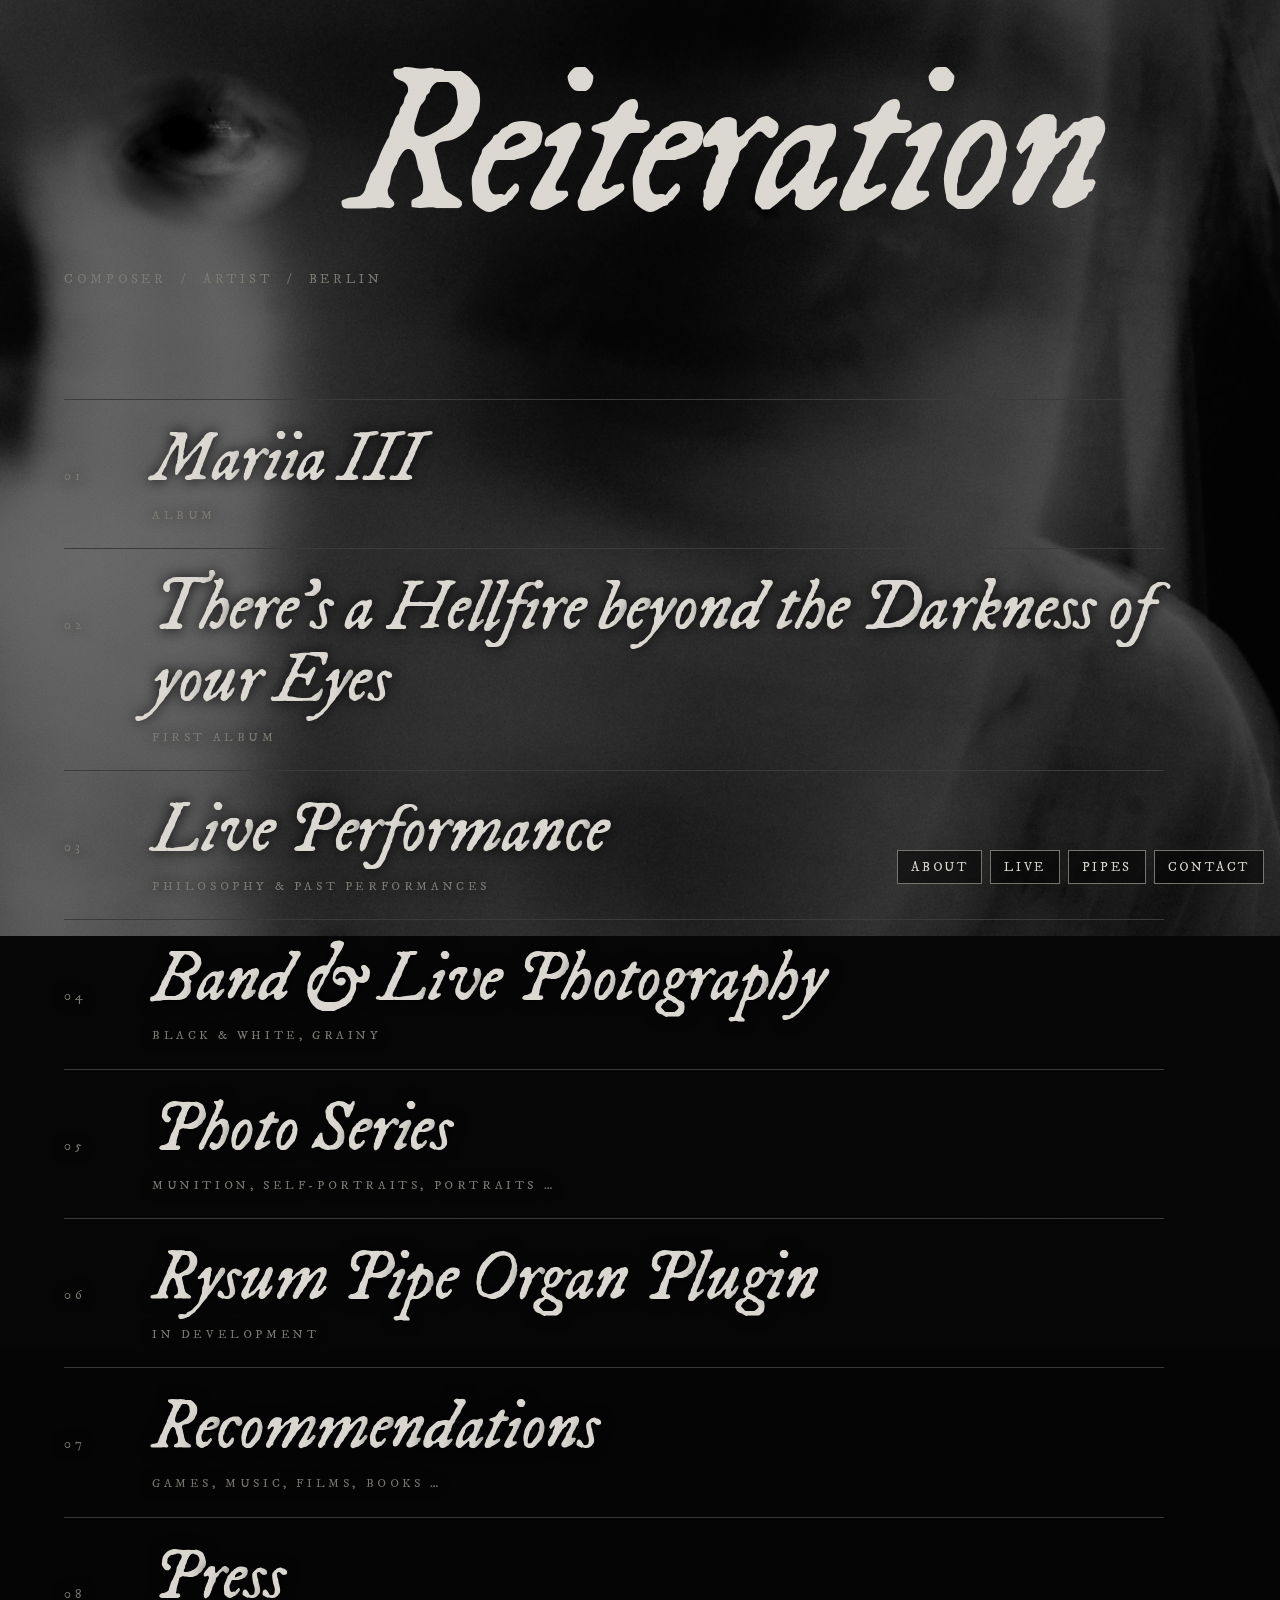
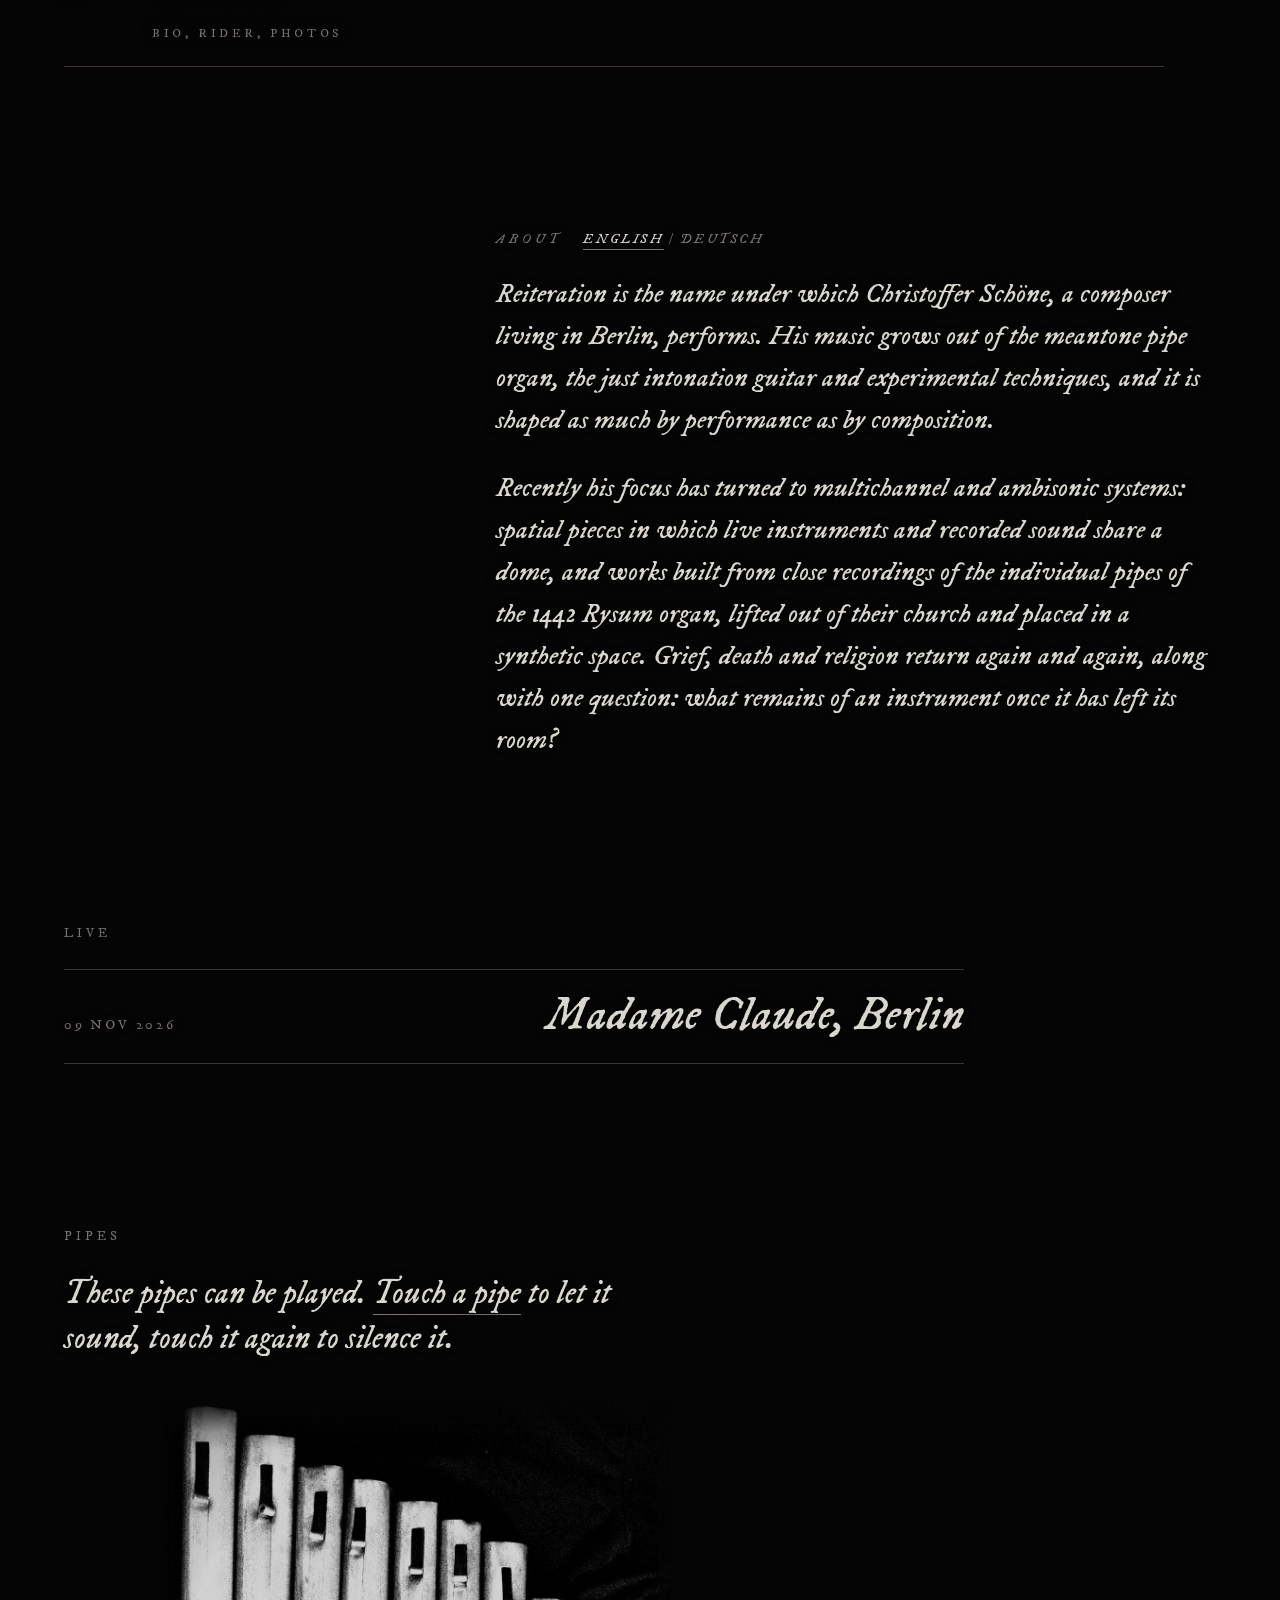
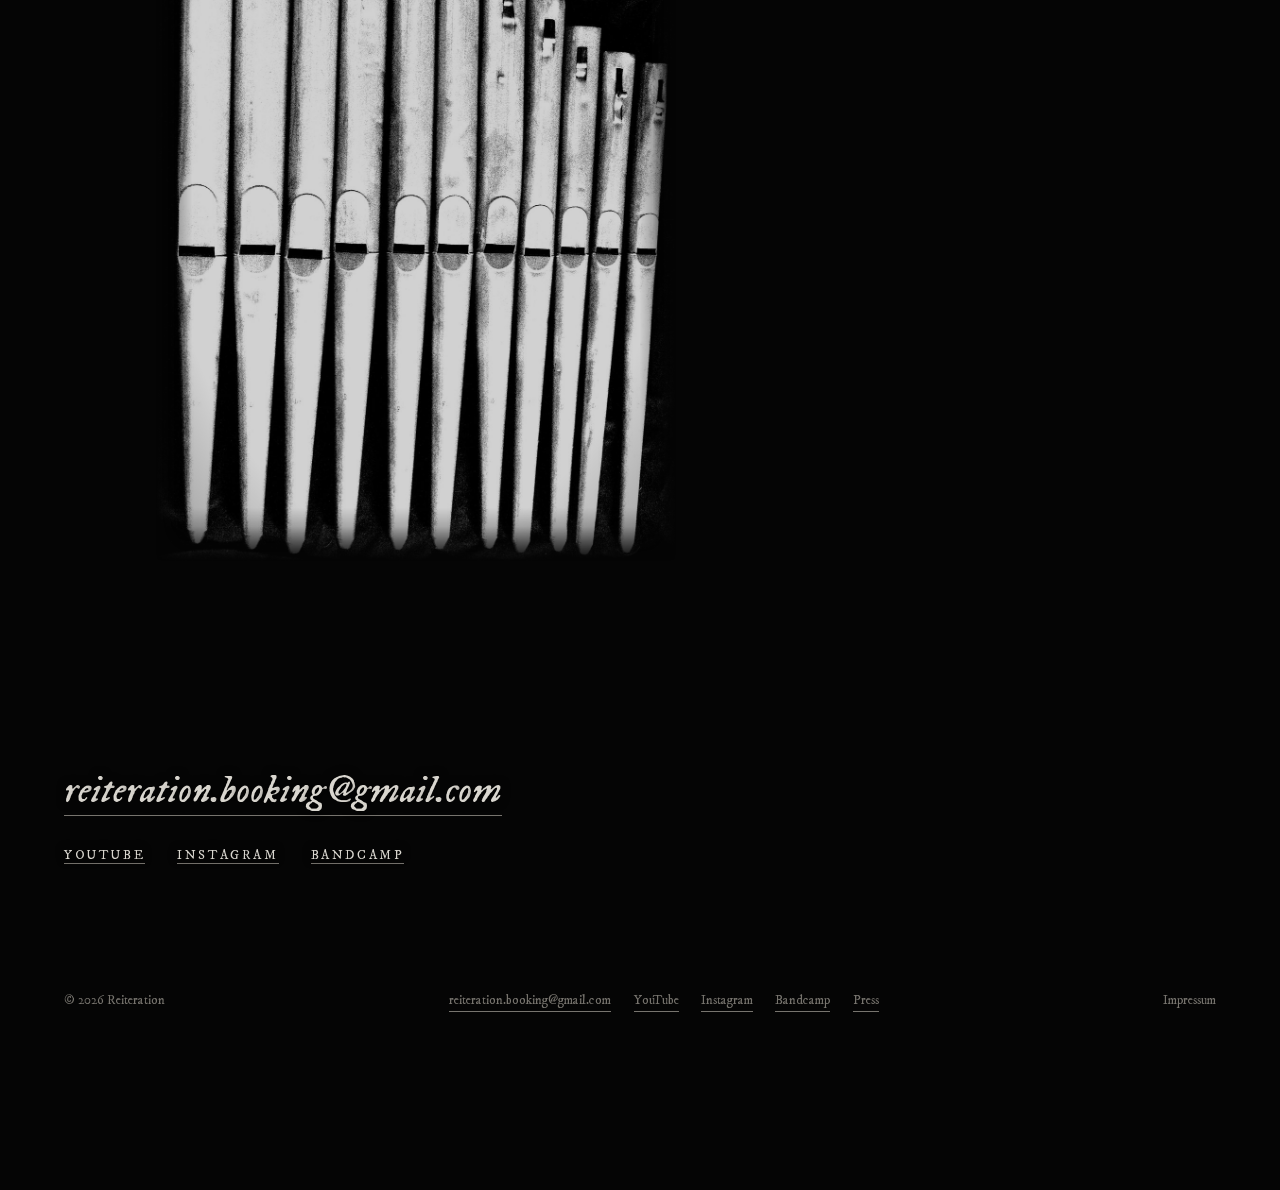
==== index.html @ 5f9afa11 "new artists, previews, photo series, press" ====
<!doctype html>
<html lang="en" data-root="">
<head>
<meta charset="utf-8">
<meta name="viewport" content="width=device-width, initial-scale=1, viewport-fit=cover">
<title>Reiteration</title>
<meta name="description" content="Reiteration – composer and artist in Berlin. Meantone pipe organ, just intonation guitar, ambisonics.">
<meta property="og:type" content="website">
<meta property="og:site_name" content="Reiteration">
<meta property="og:title" content="Reiteration">
<meta property="og:description" content="Reiteration – composer and artist in Berlin. Meantone pipe organ, just intonation guitar, ambisonics.">
<meta property="og:url" content="https://reiteration.de/">
<meta property="og:image" content="https://reiteration.de/img/og.jpg">
<meta property="og:image:width" content="1200">
<meta property="og:image:height" content="630">
<meta property="og:image:alt" content="Reiteration">
<meta name="twitter:card" content="summary_large_image">
<link rel="canonical" href="https://reiteration.de/">
<link rel="icon" href="img/logo.jpg">
<link rel="stylesheet" href="assets/site.css">
<style>#bg{background-image:url(img/bg-home.jpg)}
.idx{margin-top:12vh;max-width:1100px}
.idx a{display:grid;grid-template-columns:4.5rem 1fr;align-items:baseline;gap:0 1rem;border:0;border-top:1px solid #3a3735;padding:1.5rem 0 1.4rem;text-shadow:0 0 14px #000;transition:padding .5s,background .5s}
.idx a:last-child{border-bottom:1px solid #3a3735}
.idx a:hover{padding-left:1.2rem;background:linear-gradient(90deg,rgba(0,0,0,.55),transparent 70%)}
.idx .n{color:var(--dim);font-size:13px;letter-spacing:.3em}
.idx .t{font:italic 400 clamp(30px,5.4vw,76px)/1.05 var(--f);letter-spacing:-.02em}
.idx .k{grid-column:2;margin-top:.6rem;color:var(--dim);letter-spacing:.3em;text-transform:uppercase;font-size:12px}
.idx a.hf:hover .t{color:#e2262c}
@media(max-width:600px){.idx a{grid-template-columns:2.6rem 1fr}}
</style>
<script src="assets/site.js" defer></script>
<script src="assets/organ.js" defer></script>
</head>
<body>
<div id="bg"></div><div class="scan"></div><div class="grain"></div>
<main>
  <header class="hero">
    <div class="brand"><img class="logo" id="eye" src="img/logo.jpg" alt="Reiteration logo"><div id="eyemsg" role="status" hidden>Stop clicking my eye</div><h1 data-r>Reiteration</h1></div>
    <div class="sub">composer &nbsp;/&nbsp; Artist &nbsp;/&nbsp; berlin</div>
  </header>

  <nav class="idx" aria-label="pages">
    <a href="mariia-iii/"><span class="n">01</span><span class="t" data-r>Mariia III</span><span class="k">album</span></a>
    <a class="hf" href="hellfire/"><span class="n">02</span><span class="t" data-r>There's a Hellfire beyond the Darkness of your Eyes</span><span class="k">first album</span></a>
    <a href="live/"><span class="n">03</span><span class="t" data-r>Live Performance</span><span class="k">philosophy &amp; past performances</span></a>
    <a href="photography/"><span class="n">04</span><span class="t" data-r>Band &amp; Live Photography</span><span class="k">black &amp; white, grainy</span></a>
    <a href="series/"><span class="n">05</span><span class="t" data-r>Photo Series</span><span class="k">munition, self-portraits, portraits …</span></a>
    <a href="rysum/"><span class="n">06</span><span class="t" data-r>Rysum Pipe Organ Plugin</span><span class="k">in development</span></a>
    <a href="recommendations/"><span class="n">07</span><span class="t" data-r>Recommendations</span><span class="k">games, music, films, books …</span></a>
    <a href="press/"><span class="n">08</span><span class="t" data-r>Press</span><span class="k">bio, rider, photos</span></a>
  </nav>

  <section class="about" id="about">
    <div class="lab">about <span class="lang"><button type="button" data-l="en" aria-pressed="true">english</button> / <button type="button" data-l="de" aria-pressed="false">deutsch</button></span></div>
    <div lang="en" class="bio">
    <p>Reiteration is the name under which Christoffer Schöne, a composer living in Berlin, performs. His music grows out of the meantone pipe organ, the just intonation guitar and experimental techniques, and it is shaped as much by performance as by composition.</p>
    <p>Recently his focus has turned to multichannel and ambisonic systems: spatial pieces in which live instruments and recorded sound share a dome, and works built from close recordings of the individual pipes of the 1442 Rysum organ, lifted out of their church and placed in a synthetic space. Grief, death and religion return again and again, along with one question: what remains of an instrument once it has left its room?</p>
    </div>
    <div lang="de" class="bio" hidden>
    <p>Reiteration ist der Name, unter dem Christoffer Schöne, ein in Berlin lebender Komponist, auftritt. Seine Musik wächst aus der mitteltönigen Pfeifenorgel, der rein gestimmten Gitarre und experimentellen Spieltechniken, und sie wird von der Performance ebenso geformt wie von der Komposition.</p>
    <p>Zuletzt hat sich sein Fokus auf Mehrkanal- und Ambisonics-Systeme verlagert: räumliche Stücke, in denen Live-Instrumente und aufgenommener Klang sich eine Kuppel teilen, und Arbeiten aus Nahaufnahmen der einzelnen Pfeifen der Rysumer Orgel von 1442, herausgelöst aus ihrer Kirche und in einen synthetischen Raum versetzt. Trauer, Tod und Religion kehren immer wieder, und mit ihnen eine Frage: Was bleibt von einem Instrument, wenn es seinen Raum verlassen hat?</p>
    </div>
  </section>
<script>
/* about: switch between english and german (choice is remembered in this browser) */
addEventListener("DOMContentLoaded",()=>{const bs=[...document.querySelectorAll(".lang button")],bios=[...document.querySelectorAll(".bio")];
  const set=l=>{bios.forEach(b=>b.hidden=b.lang!==l);bs.forEach(b=>b.setAttribute("aria-pressed",b.dataset.l===l));try{localStorage.setItem("lang",l)}catch(e){}};
  bs.forEach(b=>b.onclick=()=>set(b.dataset.l));let s=null;try{s=localStorage.getItem("lang")}catch(e){}
  if(s==="de")set("de")});
</script>

  <section class="live" id="live">
    <div class="lab">live</div>
    <ul>
      <li><time datetime="2026-11-09">09 Nov 2026</time><span>Madame Claude, Berlin</span></li>
    </ul>
  </section>

  <section class="organ" id="pipes">
    <div class="lab">pipes</div>
    <p class="hint">These pipes can be played. <b>Touch a pipe</b> to let it sound, touch it again to silence it.</p>
    <div class="org">
      <img src="img/organpipes_0005_web.jpg" width="1100" height="1617" alt="eleven organ pipes, from longest to shortest" loading="lazy" decoding="async">
      <svg viewBox="0 0 1000 1470" preserveAspectRatio="none" aria-label="playable pipes">
        <polygon points="34,18 163,18 131,1448 42,1448"/>
        <polygon points="162,69 279,69 223,1448 131,1448"/>
        <polygon points="276,129 377,129 315,1448 223,1448"/>
        <polygon points="376,157 476,157 411,1448 315,1448"/>
        <polygon points="474,195 556,195 508,1448 411,1448"/>
        <polygon points="554,232 641,232 591,1448 508,1448"/>
        <polygon points="639,273 736,273 663,1448 591,1448"/>
        <polygon points="730,379 796,379 736,1448 663,1448"/>
        <polygon points="793,435 870,435 800,1448 736,1448"/>
        <polygon points="867,482 937,482 862,1448 800,1448"/>
        <polygon points="935,507 996,507 933,1448 862,1448"/>
      </svg>
    </div>
    <div class="notes" id="notes" aria-live="polite"></div>
  </section>

  <section class="contact" id="contact">
    <a class="m" data-u="reiteration.booking" data-d="gmail.com" data-r></a>
    <div class="links"><a href="https://www.youtube.com/@Reiteration-t7m" target="_blank" rel="noopener">YouTube</a><a href="https://www.instagram.com/reiteration_n/" target="_blank" rel="noopener">Instagram</a><a href="https://reiteration.bandcamp.com/" target="_blank" rel="noopener">Bandcamp</a></div>
  </section>
  <footer>
    <span>© 2026 Reiteration</span>
    <span class="fl"><a class="m" data-u="reiteration.booking" data-d="gmail.com"></a><a href="https://www.youtube.com/@Reiteration-t7m" target="_blank" rel="noopener">YouTube</a><a href="https://www.instagram.com/reiteration_n/" target="_blank" rel="noopener">Instagram</a><a href="https://reiteration.bandcamp.com/" target="_blank" rel="noopener">Bandcamp</a><a href="press/">Press</a></span>
    <details class="imp"><summary>Impressum</summary><div>Angaben gemäß § 5 DDG<br>Christoffer Schöne<br>Storkower Straße 221<br>10367 Berlin<br>E-Mail: <a class="m" data-u="reiteration.booking" data-d="gmail.com"></a><noscript>reiteration.booking (at) gmail.com</noscript></div></details>
  </footer>
</main>

<div id="lb" hidden><img id="lbi" alt=""><button id="lbp" aria-label="previous">‹</button><button id="lbn" aria-label="next">›</button><button id="lbx" aria-label="close">×</button><span id="lbt"></span><span id="lbc"></span></div>
<nav id="nav" aria-label="quick links"><a href="#about">about</a><a href="#live">live</a><a href="#pipes">pipes</a><a href="#contact">contact</a></nav>
<canvas id="trail" aria-hidden="true"></canvas>
</body>
</html>
---- assets/site.css ----
/* ===== Reiteration – shared styles for every page ===== */
@font-face{font-family:"IM Fell DW Pica";font-style:normal;font-weight:400;font-display:swap;src:url(../fonts/fell-regular.woff2) format("woff2")}
@font-face{font-family:"IM Fell DW Pica";font-style:italic;font-weight:400;font-display:swap;src:url(../fonts/fell-italic.woff2) format("woff2")}
:root{--bg:#050505;--fg:#d9d6cf;--dim:#77746e;--acc:var(--fg);--f:"IM Fell DW Pica",Georgia,"Times New Roman",serif;--d:0;color-scheme:dark;box-sizing:border-box;padding-top:env(safe-area-inset-top,0px);padding-bottom:env(safe-area-inset-bottom,0px)}
*,*::before,*::after{box-sizing:inherit}
html{background:var(--bg);scroll-padding-top:env(safe-area-inset-top,0px);scroll-behavior:smooth}
@media(prefers-reduced-motion:reduce){html{scroll-behavior:auto}}
body{margin:0;background:transparent;color:var(--fg);font:17px/1.65 var(--f);overflow-x:hidden}
::selection{background:var(--fg);color:var(--bg)}
a{color:inherit;text-decoration:none;border-bottom:1px solid var(--dim)}
a:hover{border-color:var(--acc)}

/* background photo (each page sets its own image in its <style>: #bg{background-image:url(...)}) + scanlines + moving grain */
#bg{position:fixed;inset:-4%;z-index:-3;background:center/cover no-repeat;filter:grayscale(1) brightness(.4)}
.scan{position:fixed;inset:0;pointer-events:none;z-index:-2;opacity:calc(var(--d)*.5);background:repeating-linear-gradient(0deg,rgba(0,0,0,.55) 0 1px,transparent 1px 3px)}
.grain{position:fixed;inset:-50%;pointer-events:none;z-index:9;opacity:.2;mix-blend-mode:overlay;animation:j .9s steps(6) infinite;
background-image:url("data:image/svg+xml;utf8,<svg xmlns='http://www.w3.org/2000/svg' width='300' height='300'><filter id='n'><feTurbulence type='fractalNoise' baseFrequency='.9' numOctaves='2' stitchTiles='stitch'/><feColorMatrix values='0 0 0 0 .5 0 0 0 0 .5 0 0 0 0 .5 1.4 0 0 0 -.2'/></filter><rect width='300' height='300' filter='url(%23n)'/></svg>")}
@keyframes j{0%{transform:translate(0,0)}20%{transform:translate(-3%,2%)}40%{transform:translate(2%,-4%)}60%{transform:translate(-4%,-1%)}80%{transform:translate(3%,3%)}100%{transform:translate(0,0)}}
#trail{position:fixed;inset:0;width:100%;height:100%;pointer-events:none;z-index:35}

main{max-width:1400px;margin:0 auto;padding:0 5vw calc(12vh + 70px)}
section{margin-top:18vh}
.hero{padding-top:clamp(28px,7vh,80px)}
.hero+section{margin-top:12vh}
.crumb{display:inline-block;margin-bottom:2.2rem;color:var(--dim);letter-spacing:.3em;text-transform:uppercase;font-size:13px;border:0}
.crumb:hover{color:var(--fg)}
.brand{position:relative;display:flex;align-items:center;flex-wrap:wrap;gap:clamp(12px,2.5vw,36px)}
.logo{display:block;height:clamp(84px,13vw,190px);width:auto;filter:grayscale(1) contrast(1.1);cursor:pointer;
  -webkit-mask-image:radial-gradient(ellipse 50% 50% at 50% 50%,#000 40%,rgba(0,0,0,.55) 72%,transparent 100%);mask-image:radial-gradient(ellipse 50% 50% at 50% 50%,#000 40%,rgba(0,0,0,.55) 72%,transparent 100%)}
.sub .logo,.small .logo{height:clamp(60px,8vw,120px)}
#eyemsg{position:absolute;left:0;top:calc(100% + 10px);z-index:12;background:rgba(5,5,5,.88);border:1px solid var(--dim);padding:.7em 1.1em;font:italic 400 clamp(18px,2vw,24px)/1.3 var(--f);color:var(--fg);box-shadow:0 0 30px #000;white-space:nowrap;animation:pop .25s steps(3)}
#eyemsg[hidden]{display:none}
@keyframes pop{0%{opacity:0;transform:translate(-4px,3px)}50%{opacity:.6;transform:translate(3px,-2px)}100%{opacity:1;transform:none}}
h1{font:italic 400 clamp(64px,16vw,230px)/.85 var(--f);letter-spacing:-.04em;margin:0}
.small h1{font-size:clamp(48px,10vw,150px);line-height:.9;letter-spacing:-.015em}
.sub,.lab{color:var(--dim);letter-spacing:.3em;text-transform:uppercase;font-size:13px}
.sub{margin-top:2rem}
.lab{margin-bottom:1.5rem}

/* scramble on hover: glitch glyph drawn over the letter, so the line never changes size */
[data-r] span{position:relative}
[data-r] .x{color:transparent;text-shadow:none}
[data-r] .x::after{content:attr(data-g);position:absolute;left:50%;top:55%;transform:translate(-50%,-50%);font-size:.55em;line-height:1;color:var(--fg);pointer-events:none}

/* prose blocks */
.about{max-width:60ch;margin-left:auto;font:italic 400 clamp(20px,2.2vw,27px)/1.55 var(--f);text-shadow:0 0 10px #000}
.about p{margin:0 0 1em}
.left{margin-left:0}

/* galleries: sizes/offsets set by script, soft feathered edges + inner vignette */
.gal{display:flex;flex-wrap:wrap;align-items:flex-start;gap:0 2vw}
.ph{margin:0 0 8vh;flex:0 0 auto;width:var(--w,30%);margin-left:var(--ml,0);margin-top:var(--mt,0);overflow:hidden;will-change:transform}
.ph.wide{width:100%;margin-left:0}
.ph img{display:block;width:100%;height:auto;cursor:zoom-in;filter:grayscale(1) brightness(var(--b,.5));transition:filter .6s,transform .8s}
.ph img:hover{filter:grayscale(1) brightness(1.1);transform:scale(1.03)}
.ph,.org,.feather{--fe:17%;position:relative;
  -webkit-mask-image:linear-gradient(90deg,transparent,rgba(0,0,0,.35) calc(var(--fe)*.3),rgba(0,0,0,.8) calc(var(--fe)*.65),#000 var(--fe),#000 calc(100% - var(--fe)),rgba(0,0,0,.8) calc(100% - var(--fe)*.65),rgba(0,0,0,.35) calc(100% - var(--fe)*.3),transparent),linear-gradient(180deg,transparent,rgba(0,0,0,.35) calc(var(--fe)*.3),rgba(0,0,0,.8) calc(var(--fe)*.65),#000 var(--fe),#000 calc(100% - var(--fe)),rgba(0,0,0,.8) calc(100% - var(--fe)*.65),rgba(0,0,0,.35) calc(100% - var(--fe)*.3),transparent);
  -webkit-mask-composite:source-in;mask-image:linear-gradient(90deg,transparent,rgba(0,0,0,.35) calc(var(--fe)*.3),rgba(0,0,0,.8) calc(var(--fe)*.65),#000 var(--fe),#000 calc(100% - var(--fe)),rgba(0,0,0,.8) calc(100% - var(--fe)*.65),rgba(0,0,0,.35) calc(100% - var(--fe)*.3),transparent),linear-gradient(180deg,transparent,rgba(0,0,0,.35) calc(var(--fe)*.3),rgba(0,0,0,.8) calc(var(--fe)*.65),#000 var(--fe),#000 calc(100% - var(--fe)),rgba(0,0,0,.8) calc(100% - var(--fe)*.65),rgba(0,0,0,.35) calc(100% - var(--fe)*.3),transparent);mask-composite:intersect}
.ph::after,.org::after,.feather::after{content:"";position:absolute;inset:0;pointer-events:none;background:radial-gradient(ellipse 75% 75% at 50% 50%,transparent 45%,rgba(0,0,0,.55) 100%)}
.bandtxt{margin-top:22vh}.bandtxt+.gal{margin-top:10vh}

/* playable organ */
.hint{margin:0 0 2.2rem;max-width:42ch;font:italic 400 clamp(22px,2.6vw,32px)/1.4 var(--f);text-shadow:0 0 10px #000}
.hint b{font-weight:400;border-bottom:1px solid var(--dim)}
.org{--fe:7%;width:min(100%,520px);margin-left:8%}
.org::after{background:radial-gradient(ellipse 80% 80% at 50% 50%,transparent 60%,rgba(0,0,0,.4) 100%)}
.org img{display:block;width:100%;height:auto;filter:brightness(.82)}
.org svg{position:absolute;inset:0;width:100%;height:100%;z-index:1}
.org polygon{fill:#fff;fill-opacity:0;cursor:pointer;outline:none;transition:fill-opacity .4s}
.org polygon:hover,.org polygon:focus-visible{fill-opacity:.07}
.org polygon.on{animation:breathe 2.4s ease-in-out infinite}
@keyframes breathe{0%,100%{fill-opacity:.14}50%{fill-opacity:.3}}
.notes{margin-top:1rem;min-height:1.6em;color:var(--dim);letter-spacing:.3em;font-size:13px;text-transform:uppercase}

/* lists (live dates, performances) */
.live ul{list-style:none;margin:0;padding:0;max-width:900px}
.live li{display:flex;gap:.4rem 2rem;flex-wrap:wrap;justify-content:space-between;align-items:baseline;border-top:1px solid #333;padding:1.2rem 0;font:italic 400 clamp(24px,3.6vw,48px)/1.2 var(--f);text-shadow:0 0 10px #000}
.live li:last-child{border-bottom:1px solid #333}
.live time{font:14px var(--f);letter-spacing:.2em;text-transform:uppercase;color:var(--dim)}

/* bandcamp: player loads only on click (no tracking before) */
.bc button{background:rgba(0,0,0,.55);color:var(--fg);border:1px solid var(--dim);font:14px var(--f);letter-spacing:.15em;padding:1em 1.4em;cursor:pointer;text-align:left}
.bc button:hover{border-color:var(--acc)}.bc small{color:var(--dim);letter-spacing:0;margin-left:.6em}
.bc iframe{border:0;display:block;width:100%;max-width:400px;height:42px}
.bc iframe.big{max-width:700px;height:472px}

.contact{font-size:clamp(20px,3.2vw,38px);font-family:var(--f);font-style:italic;text-shadow:0 0 10px #000}
.links{display:flex;gap:2rem;flex-wrap:wrap;margin-top:1.5rem;letter-spacing:.2em;text-transform:uppercase;font:13px var(--f);font-style:normal}
footer{margin-top:14vh;align-items:flex-start;color:var(--dim);font-size:13px;display:flex;justify-content:space-between;flex-wrap:wrap;gap:1rem}
footer .fl{display:flex;gap:1.4rem;flex-wrap:wrap}
.imp summary{cursor:pointer;list-style:none}.imp summary::-webkit-details-marker{display:none}.imp div{margin-top:1rem;line-height:1.8;color:var(--fg);background:rgba(0,0,0,.65);padding:1rem 1.2rem}

/* fixed buttons: listen (left) and quick links (right) */
#snd{position:fixed;left:max(16px,env(safe-area-inset-left,0px));bottom:calc(16px + env(safe-area-inset-bottom,0px));z-index:20;background:rgba(0,0,0,.55);color:var(--fg);border:1px solid var(--dim);font:13px var(--f);letter-spacing:.2em;text-transform:uppercase;padding:.6em 1em;cursor:pointer}
#snd:hover{border-color:var(--acc)}
#nav{position:fixed;right:max(16px,env(safe-area-inset-right,0px));bottom:calc(16px + env(safe-area-inset-bottom,0px));z-index:20;display:flex;gap:.5rem}
#nav a{background:rgba(0,0,0,.55);color:var(--fg);border:1px solid var(--dim);font:13px var(--f);letter-spacing:.2em;text-transform:uppercase;padding:.6em 1em}
#nav a:hover{border-color:var(--acc)}
[id]{scroll-margin-top:4vh}
@media(max-width:480px){#nav a,#snd{padding:.5em .7em;letter-spacing:.1em}#snd small{display:none}}
@media(max-width:640px){#nav{left:max(12px,env(safe-area-inset-left,0px));right:max(12px,env(safe-area-inset-right,0px));gap:.35rem}#nav a{flex:1;text-align:center;padding:.6em .2em;font-size:11px;letter-spacing:.08em}#snd{bottom:calc(62px + env(safe-area-inset-bottom,0px));left:max(12px,env(safe-area-inset-left,0px))}}

/* photo viewer */
#lb{position:fixed;inset:0;z-index:30;background:rgba(0,0,0,.95);display:flex;align-items:center;justify-content:center;overflow:hidden;touch-action:pan-y}
#lb[hidden]{display:none}
#lb img{max-width:94vw;max-height:80vh;margin-bottom:6vh;object-fit:contain;cursor:zoom-in;transition:transform .35s}
#lb.z img{transform:scale(2.4);cursor:zoom-out}
#lb button{position:absolute;background:none;border:0;color:var(--fg);font:40px var(--f);cursor:pointer;padding:.3em .5em;opacity:.7}
#lb button:hover{opacity:1}
#lbp{left:0;top:50%}#lbn{right:0;top:50%}#lbx{right:0;top:env(safe-area-inset-top,0px)}
#lbt{position:absolute;bottom:calc(40px + env(safe-area-inset-bottom,0px));left:50%;transform:translateX(-50%);font:italic 400 clamp(22px,2.4vw,30px)/1 var(--f);color:var(--fg);white-space:nowrap;text-shadow:0 0 12px #000}
#lbc{position:absolute;bottom:calc(14px + env(safe-area-inset-bottom,0px));left:50%;transform:translateX(-50%);font-size:13px;letter-spacing:.2em;color:var(--dim)}
@media(max-width:700px){.org{margin-left:0}.ph{width:calc(50% - 1vw)!important;margin-left:0!important;margin-top:0!important}.ph.wide{width:100%!important}}

/* easter egg transition: a short tear of noise across the screen */
.tear{position:fixed;inset:0;z-index:60;pointer-events:none;mix-blend-mode:difference;
  background:repeating-linear-gradient(0deg,#fff 0 2px,transparent 2px 7px),repeating-linear-gradient(90deg,transparent 0 37px,rgba(255,255,255,.6) 37px 39px);
  animation:tear .65s steps(7) forwards}
@keyframes tear{0%{opacity:0;transform:translateX(0) scaleY(1)}20%{opacity:1;transform:translateX(-3%) scaleY(1.4)}40%{transform:translateX(4%) scaleY(.6)}60%{opacity:.8;transform:translateX(-6%) scaleY(2)}80%{opacity:1;transform:translateX(2%)}100%{opacity:0;transform:none}}

/* plugin screenshots: shown in colour, full sharpness, only a light feather; first one full width, the rest two by two */
.shots{display:grid;grid-template-columns:1fr 1fr;gap:5vh 2vw}
.shots .ph{width:100%;margin:0;--fe:2.5%}
.shots .ph.first{grid-column:1/-1}
.shots .ph img{filter:brightness(.8)}
.shots .ph img:hover{filter:brightness(1.05);transform:none}
.shots .ph::after{background:radial-gradient(ellipse 90% 90% at 50% 50%,transparent 70%,rgba(0,0,0,.35) 100%)}
.shots figcaption{position:absolute;left:3%;bottom:2.5%;color:var(--dim);letter-spacing:.3em;text-transform:uppercase;font-size:11px;text-shadow:0 0 8px #000;pointer-events:none;z-index:2}
@media(max-width:700px){.shots{grid-template-columns:1fr}.shots .ph{width:100%!important;margin:0!important}}

/* language switch (about / press bios) */
.lang{margin-left:1rem;letter-spacing:.2em}
.lang button{background:none;border:0;padding:0;font:inherit;letter-spacing:inherit;text-transform:inherit;color:var(--dim);cursor:pointer;border-bottom:1px solid transparent}
.lang button[aria-pressed=true]{color:var(--fg);border-color:var(--dim)}
.lang button:hover{color:var(--fg)}
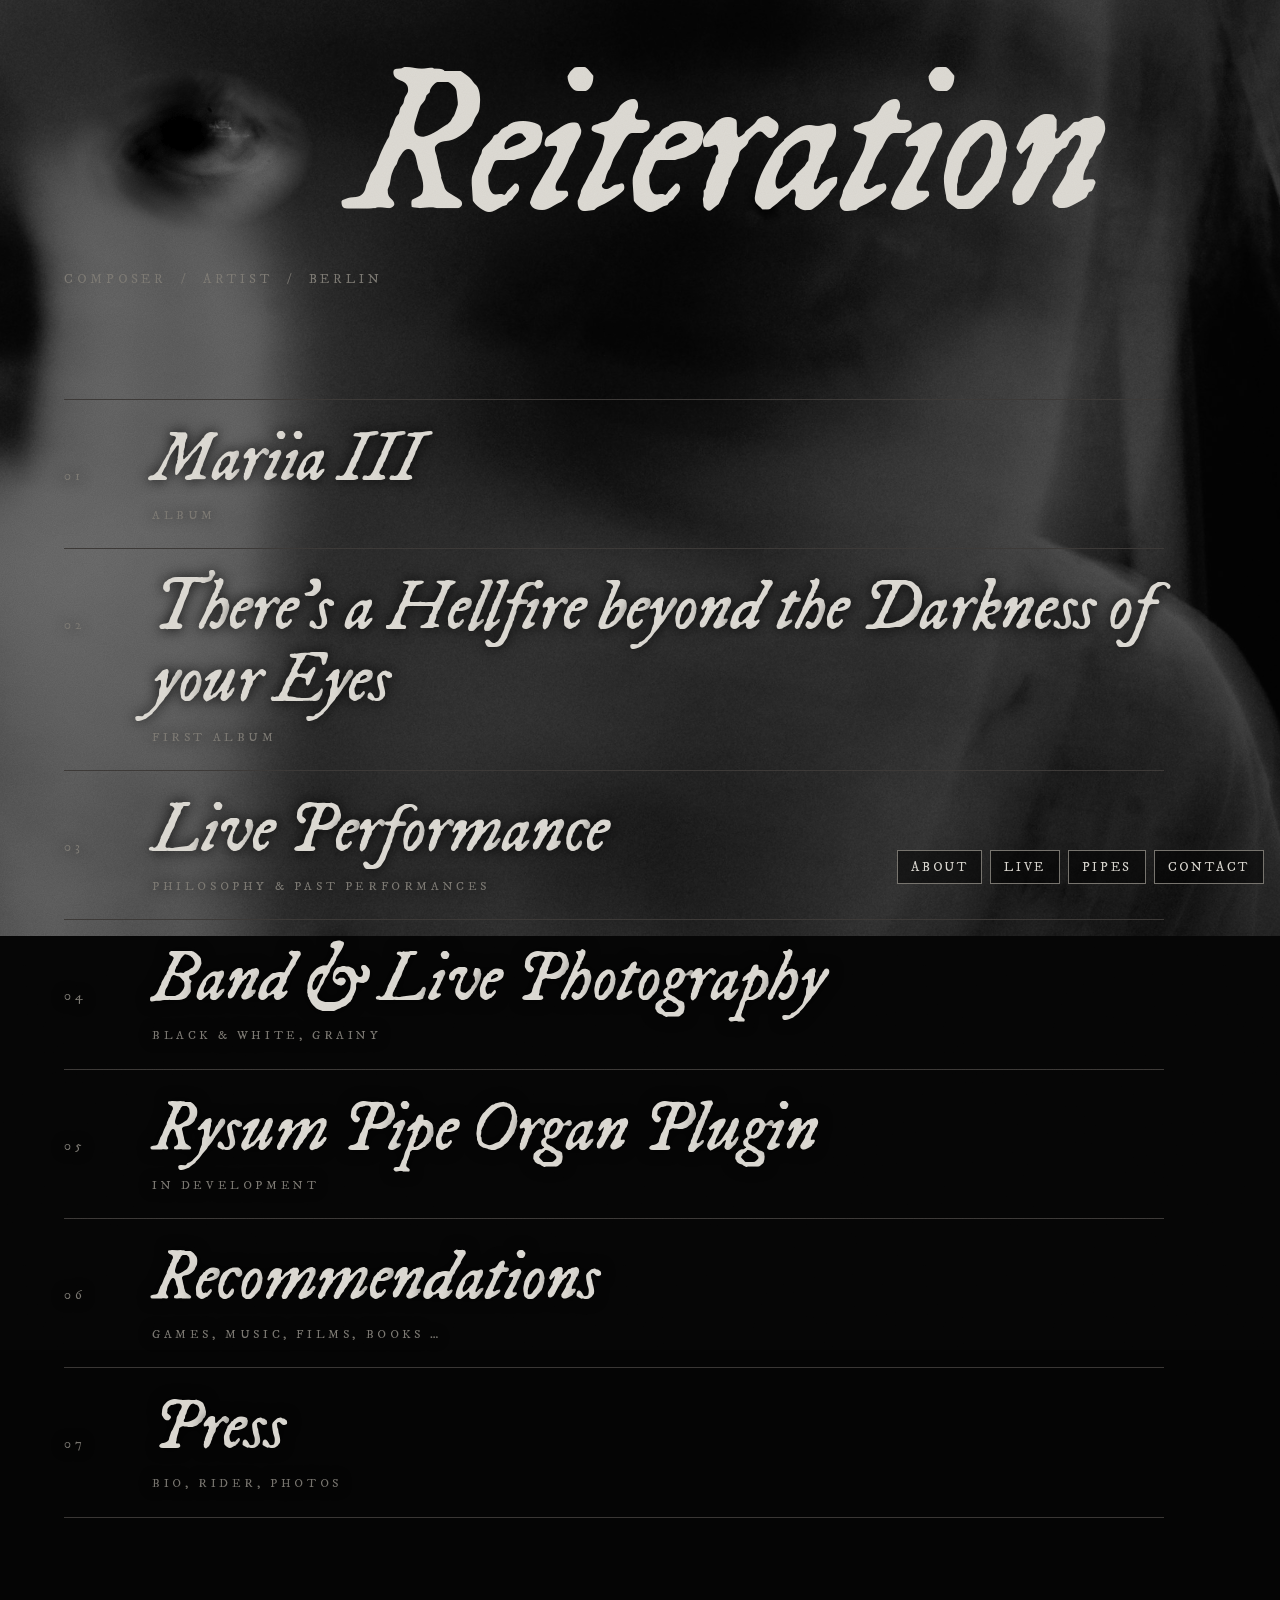
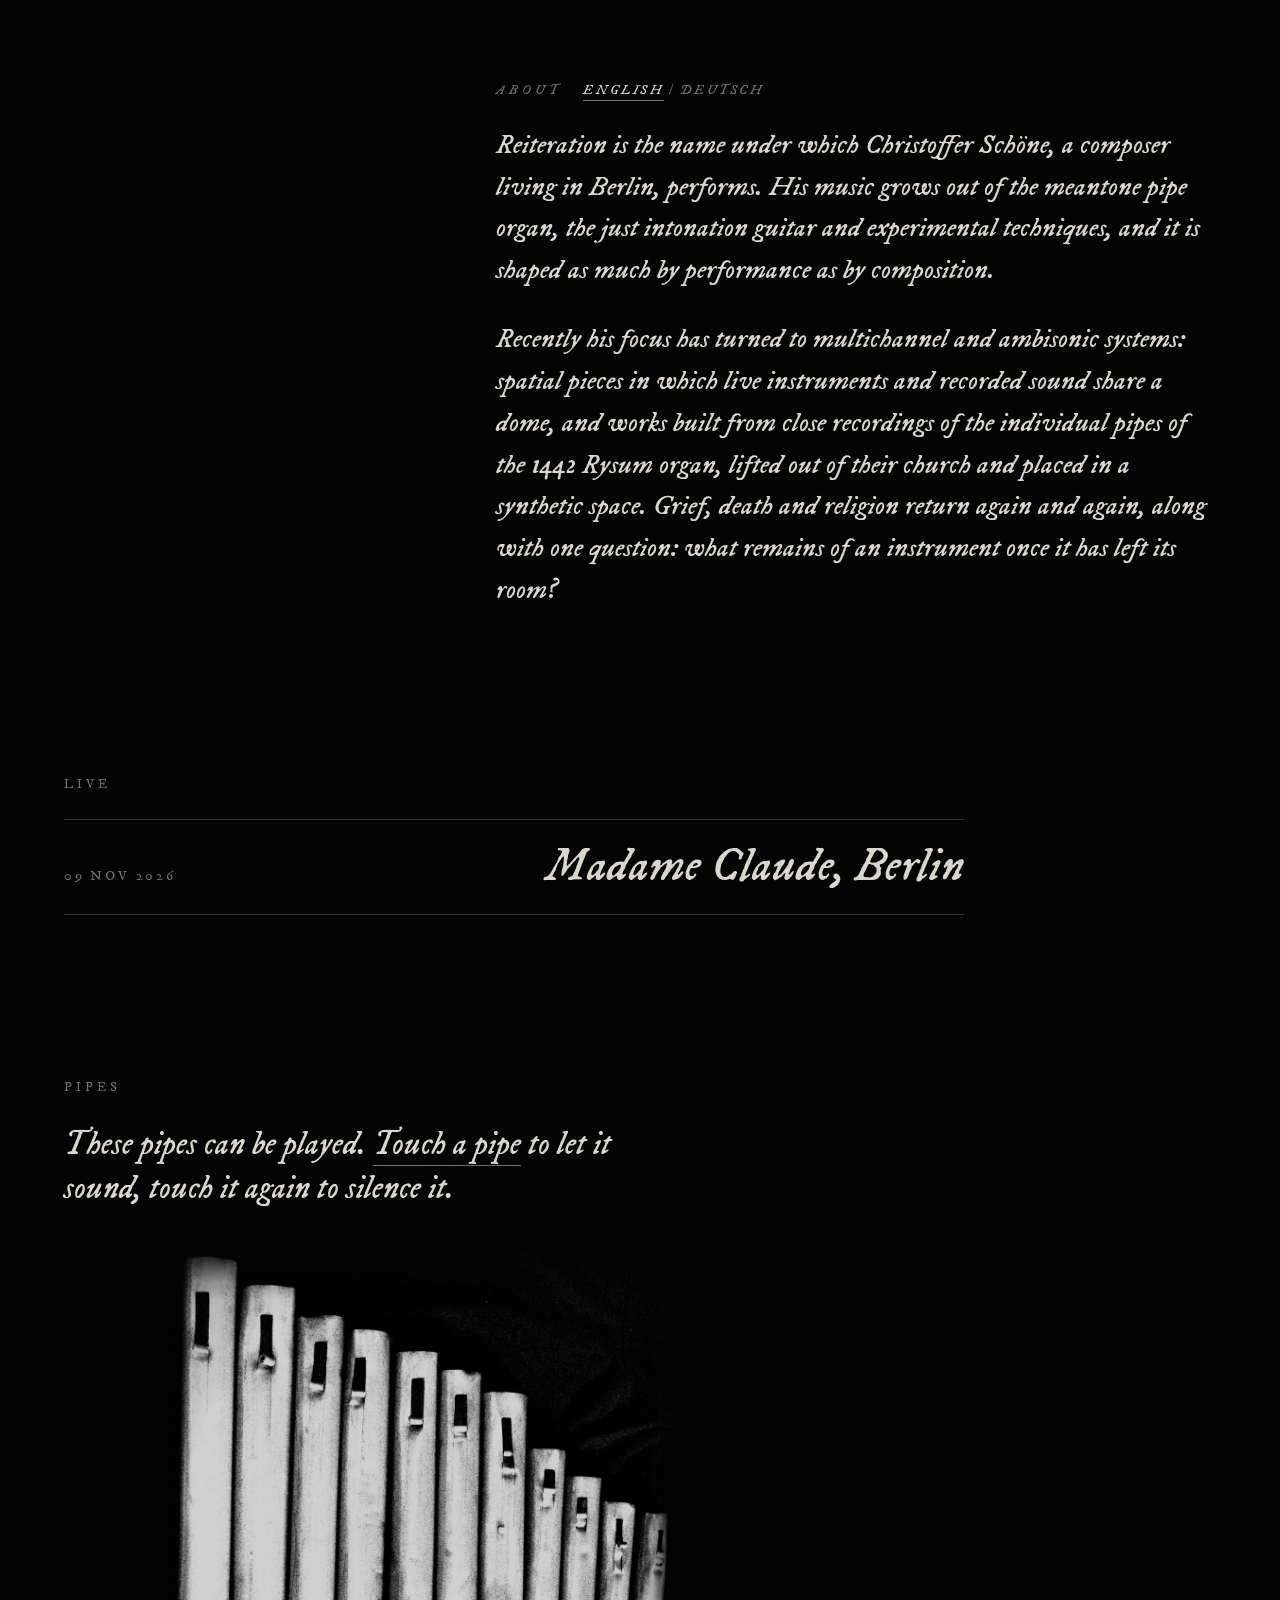
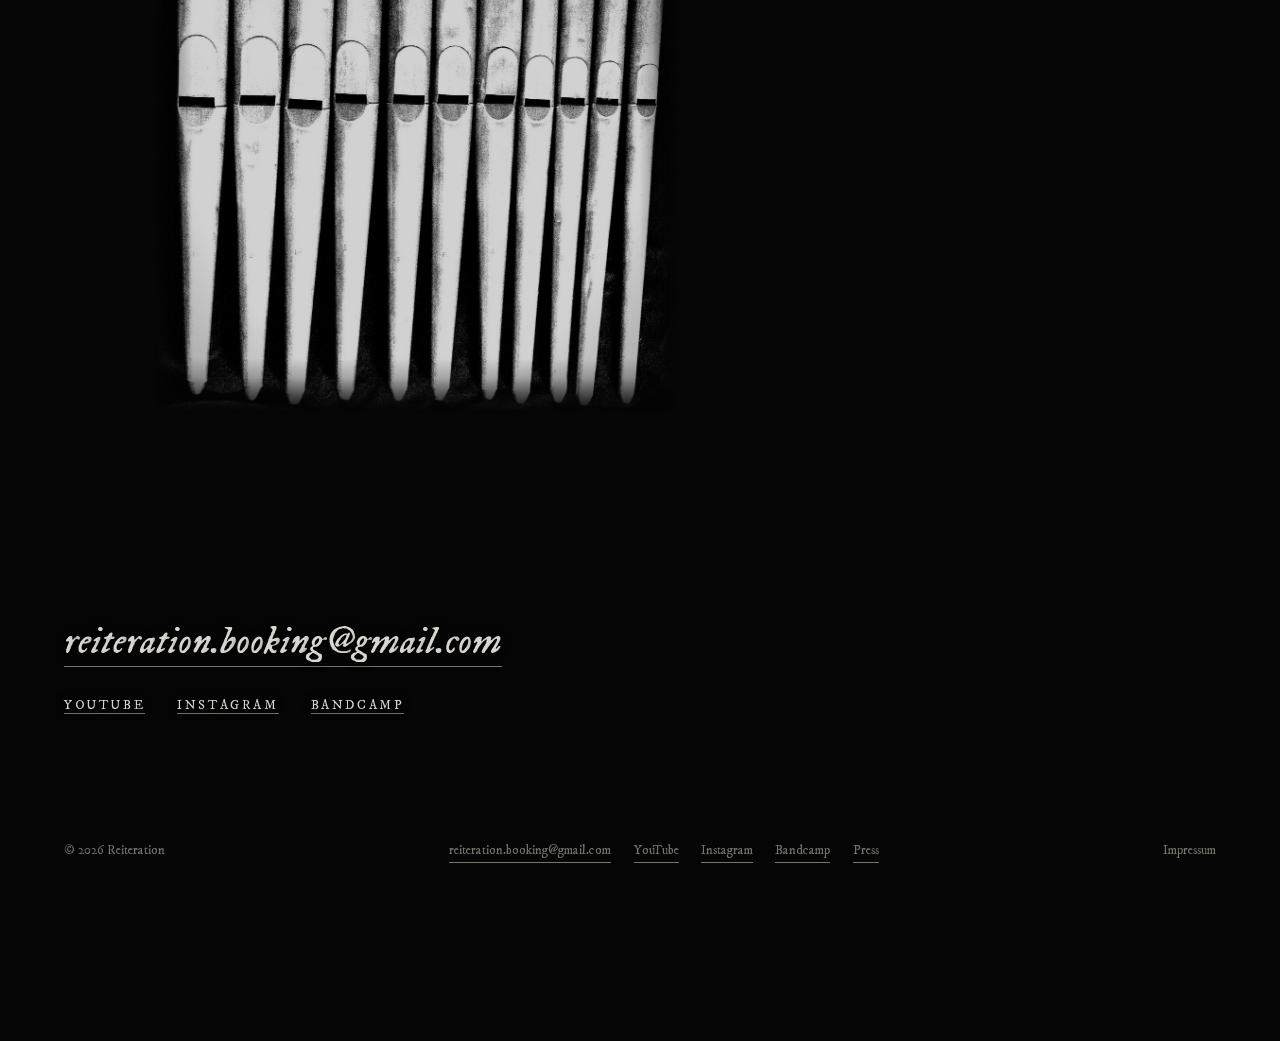
==== commit 4a9229fa: "new press photos" ====
--- a/index.html
+++ b/index.html
@@ -45,10 +45,12 @@
     <a class="hf" href="hellfire/"><span class="n">02</span><span class="t" data-r>There's a Hellfire beyond the Darkness of your Eyes</span><span class="k">first album</span></a>
     <a href="live/"><span class="n">03</span><span class="t" data-r>Live Performance</span><span class="k">philosophy &amp; past performances</span></a>
     <a href="photography/"><span class="n">04</span><span class="t" data-r>Band &amp; Live Photography</span><span class="k">black &amp; white, grainy</span></a>
-    <a href="series/"><span class="n">05</span><span class="t" data-r>Photo Series</span><span class="k">munition, self-portraits, portraits …</span></a>
-    <a href="rysum/"><span class="n">06</span><span class="t" data-r>Rysum Pipe Organ Plugin</span><span class="k">in development</span></a>
-    <a href="recommendations/"><span class="n">07</span><span class="t" data-r>Recommendations</span><span class="k">games, music, films, books …</span></a>
-    <a href="press/"><span class="n">08</span><span class="t" data-r>Press</span><span class="k">bio, rider, photos</span></a>
+    <!-- PRIVAT: Fotoserien vorerst versteckt. Zum Freischalten diese Zeile wieder aktivieren, Nummern anpassen
+         und "series/" aus .gitignore löschen.
+    <a href="series/"><span class="n">05</span><span class="t" data-r>Photo Series</span><span class="k">munition, self-portraits, portraits …</span></a> -->
+    <a href="rysum/"><span class="n">05</span><span class="t" data-r>Rysum Pipe Organ Plugin</span><span class="k">in development</span></a>
+    <a href="recommendations/"><span class="n">06</span><span class="t" data-r>Recommendations</span><span class="k">games, music, films, books …</span></a>
+    <a href="press/"><span class="n">07</span><span class="t" data-r>Press</span><span class="k">bio, rider, photos</span></a>
   </nav>
 
   <section class="about" id="about">
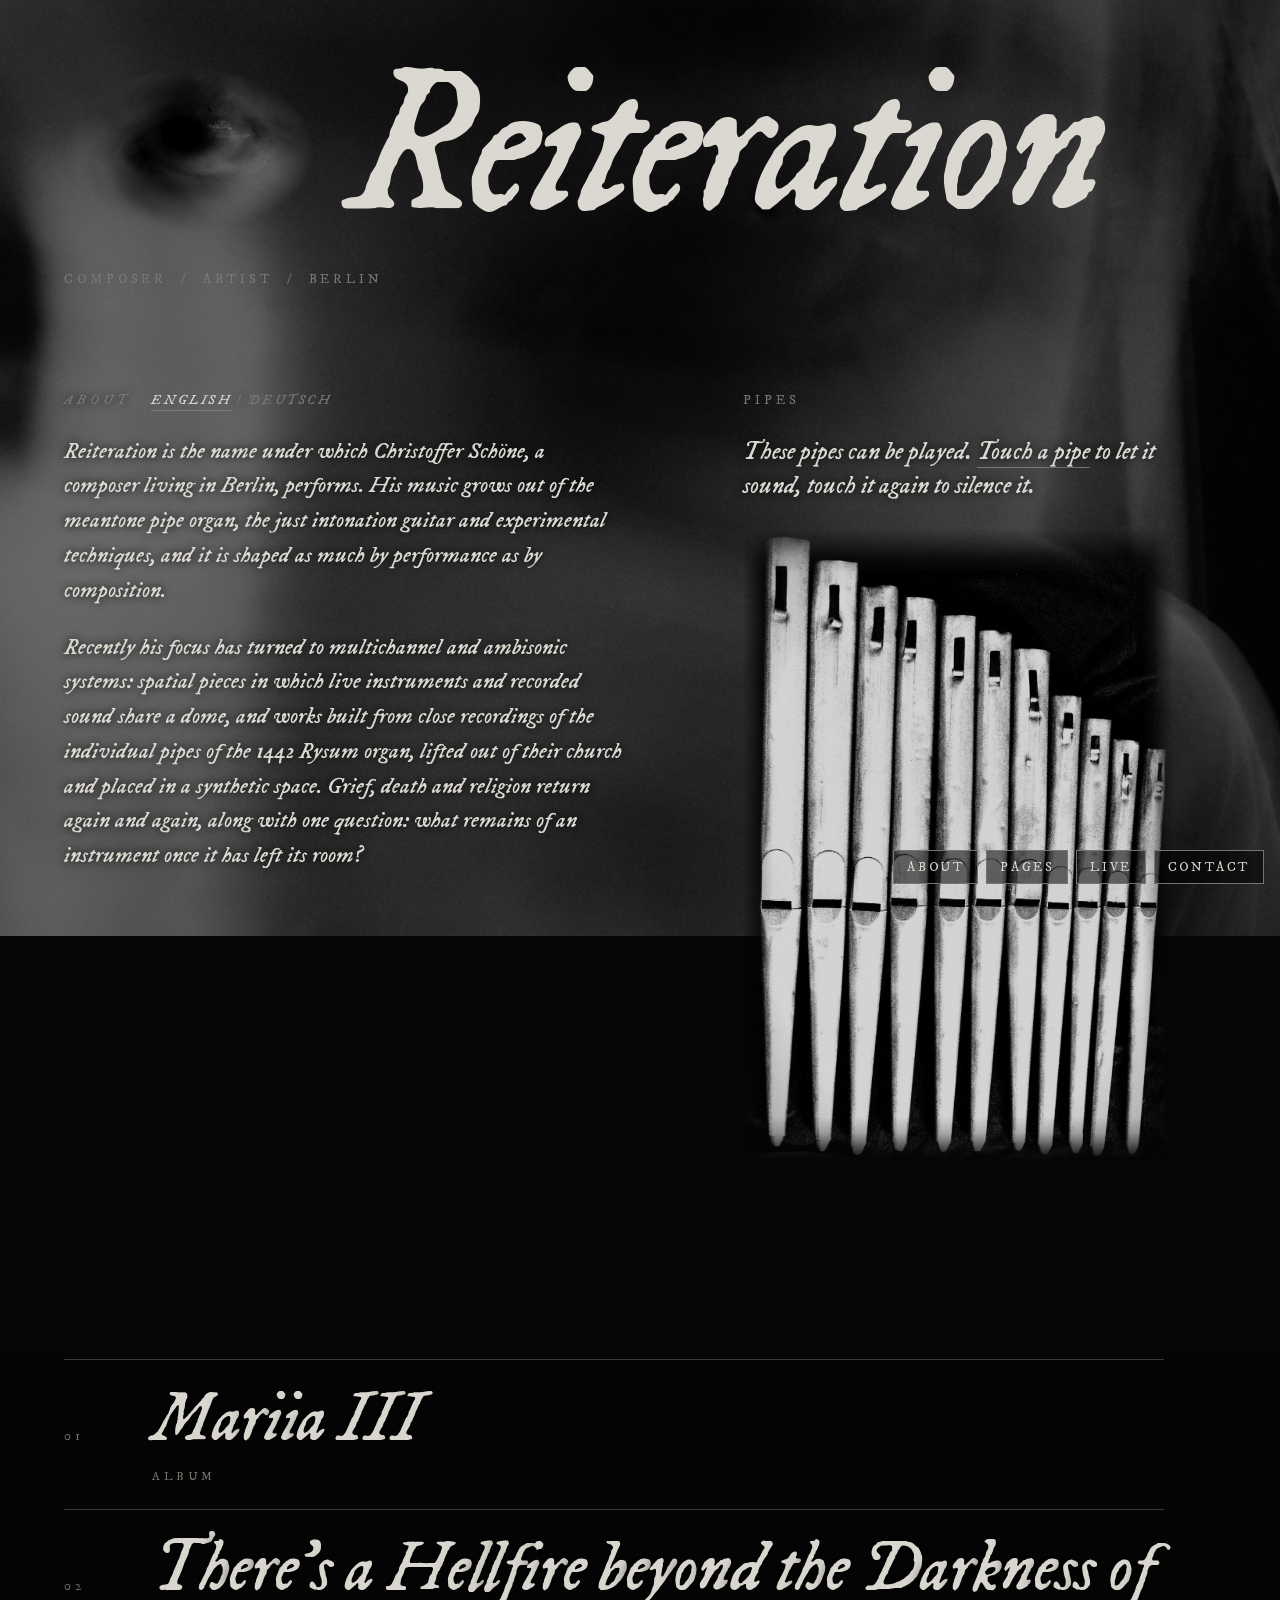
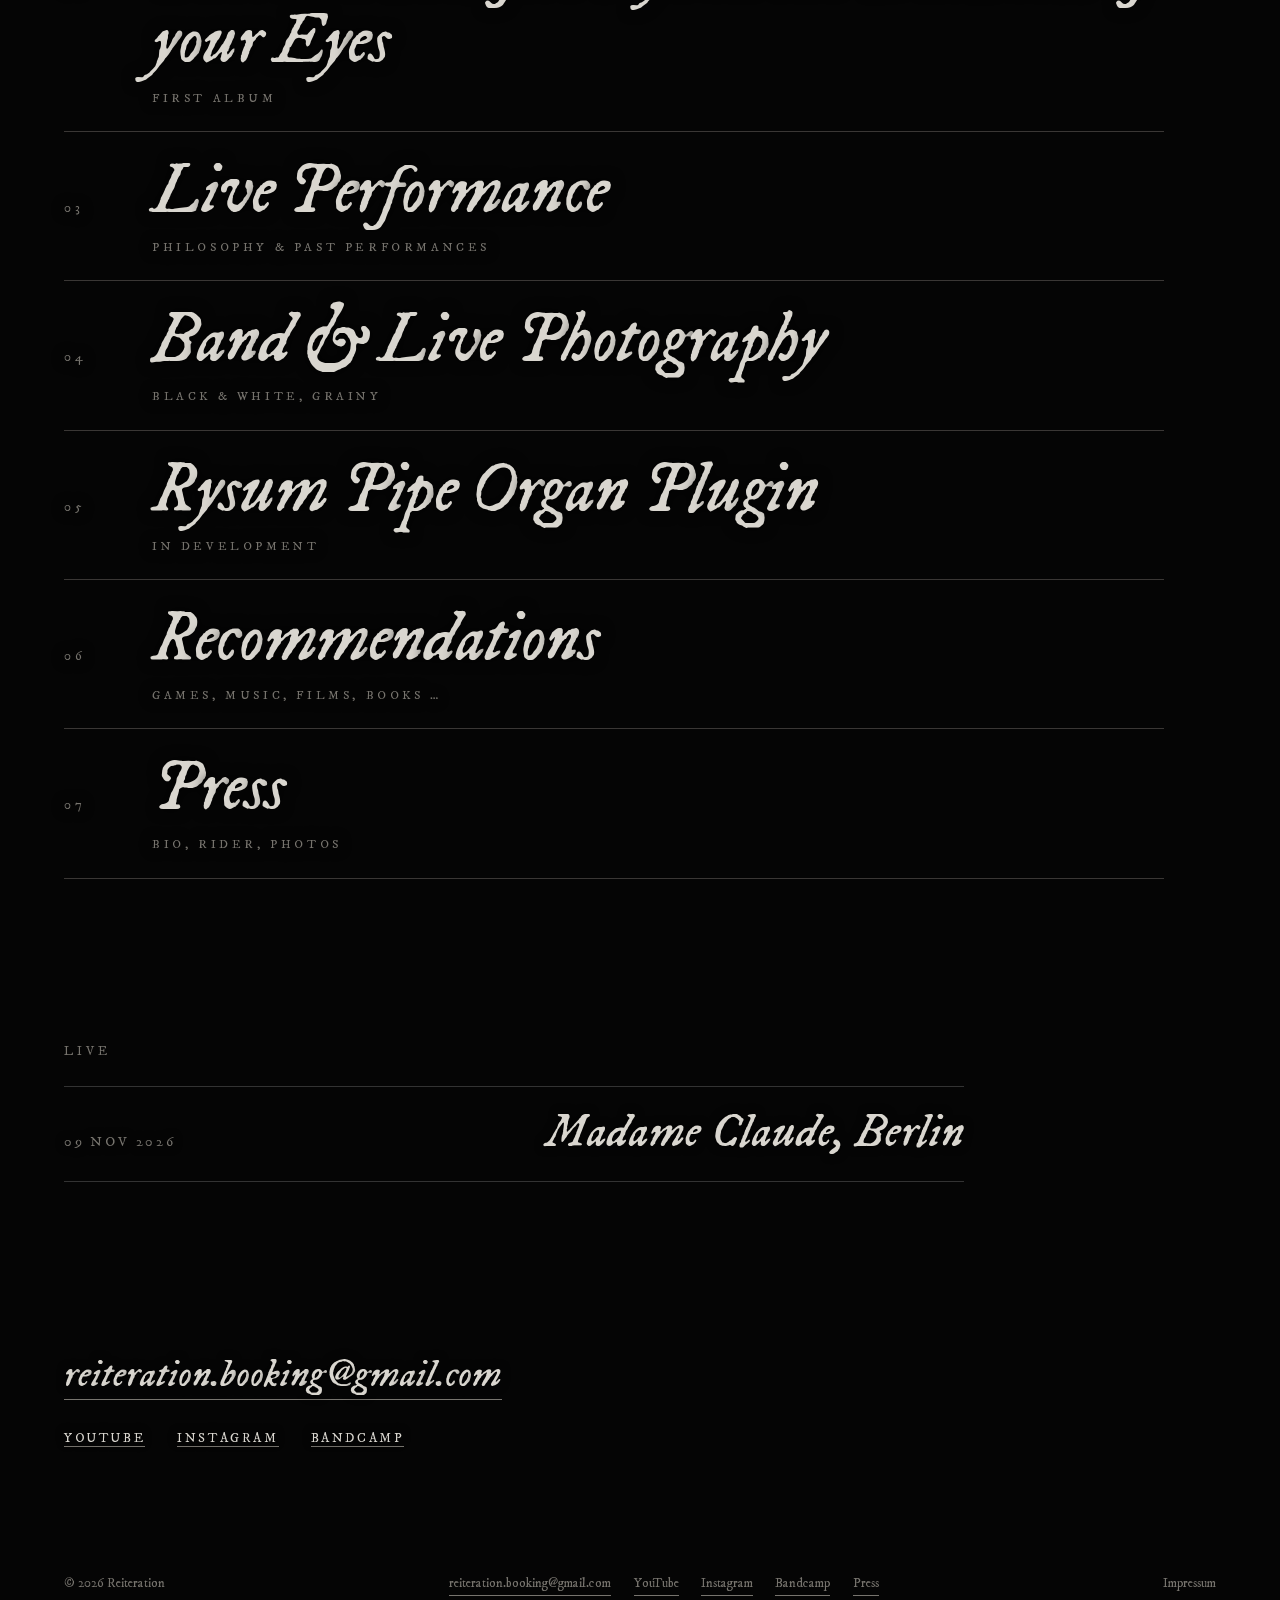
==== commit 72ace855: "about to top" ====
--- a/index.html
+++ b/index.html
@@ -19,7 +19,13 @@
 <link rel="icon" href="img/logo.jpg">
 <link rel="stylesheet" href="assets/site.css">
 <style>#bg{background-image:url(img/bg-home.jpg)}
-.idx{margin-top:12vh;max-width:1100px}
+.intro{display:grid;grid-template-columns:minmax(0,1.3fr) minmax(0,1fr);gap:0 5vw;align-items:start;margin-top:11vh}
+.intro>section{margin-top:0}
+.intro .about{margin-left:0;max-width:56ch;font-size:clamp(19px,1.75vw,24px)}
+.intro .organ .hint{font-size:clamp(19px,1.9vw,25px);margin-bottom:1.6rem}
+.intro .org{margin-left:0;width:min(100%,430px)}
+@media(max-width:900px){.intro{grid-template-columns:1fr}.intro .organ{margin-top:10vh}.intro .org{width:min(100%,520px)}}
+.idx{margin-top:18vh;max-width:1100px}
 .idx a{display:grid;grid-template-columns:4.5rem 1fr;align-items:baseline;gap:0 1rem;border:0;border-top:1px solid #3a3735;padding:1.5rem 0 1.4rem;text-shadow:0 0 14px #000;transition:padding .5s,background .5s}
 .idx a:last-child{border-bottom:1px solid #3a3735}
 .idx a:hover{padding-left:1.2rem;background:linear-gradient(90deg,rgba(0,0,0,.55),transparent 70%)}
@@ -40,19 +46,7 @@
     <div class="sub">composer &nbsp;/&nbsp; Artist &nbsp;/&nbsp; berlin</div>
   </header>
 
-  <nav class="idx" aria-label="pages">
-    <a href="mariia-iii/"><span class="n">01</span><span class="t" data-r>Mariia III</span><span class="k">album</span></a>
-    <a class="hf" href="hellfire/"><span class="n">02</span><span class="t" data-r>There's a Hellfire beyond the Darkness of your Eyes</span><span class="k">first album</span></a>
-    <a href="live/"><span class="n">03</span><span class="t" data-r>Live Performance</span><span class="k">philosophy &amp; past performances</span></a>
-    <a href="photography/"><span class="n">04</span><span class="t" data-r>Band &amp; Live Photography</span><span class="k">black &amp; white, grainy</span></a>
-    <!-- PRIVAT: Fotoserien vorerst versteckt. Zum Freischalten diese Zeile wieder aktivieren, Nummern anpassen
-         und "series/" aus .gitignore löschen.
-    <a href="series/"><span class="n">05</span><span class="t" data-r>Photo Series</span><span class="k">munition, self-portraits, portraits …</span></a> -->
-    <a href="rysum/"><span class="n">05</span><span class="t" data-r>Rysum Pipe Organ Plugin</span><span class="k">in development</span></a>
-    <a href="recommendations/"><span class="n">06</span><span class="t" data-r>Recommendations</span><span class="k">games, music, films, books …</span></a>
-    <a href="press/"><span class="n">07</span><span class="t" data-r>Press</span><span class="k">bio, rider, photos</span></a>
-  </nav>
-
+  <div class="intro">
   <section class="about" id="about">
     <div class="lab">about <span class="lang"><button type="button" data-l="en" aria-pressed="true">english</button> / <button type="button" data-l="de" aria-pressed="false">deutsch</button></span></div>
     <div lang="en" class="bio">
@@ -71,14 +65,6 @@
   bs.forEach(b=>b.onclick=()=>set(b.dataset.l));let s=null;try{s=localStorage.getItem("lang")}catch(e){}
   if(s==="de")set("de")});
 </script>
-
-  <section class="live" id="live">
-    <div class="lab">live</div>
-    <ul>
-      <li><time datetime="2026-11-09">09 Nov 2026</time><span>Madame Claude, Berlin</span></li>
-    </ul>
-  </section>
-
   <section class="organ" id="pipes">
     <div class="lab">pipes</div>
     <p class="hint">These pipes can be played. <b>Touch a pipe</b> to let it sound, touch it again to silence it.</p>
@@ -100,6 +86,30 @@
     </div>
     <div class="notes" id="notes" aria-live="polite"></div>
   </section>
+  </div>
+
+  <nav class="idx" id="pages" aria-label="pages">
+    <a href="mariia-iii/"><span class="n">01</span><span class="t" data-r>Mariia III</span><span class="k">album</span></a>
+    <a class="hf" href="hellfire/"><span class="n">02</span><span class="t" data-r>There's a Hellfire beyond the Darkness of your Eyes</span><span class="k">first album</span></a>
+    <a href="live/"><span class="n">03</span><span class="t" data-r>Live Performance</span><span class="k">philosophy &amp; past performances</span></a>
+    <a href="photography/"><span class="n">04</span><span class="t" data-r>Band &amp; Live Photography</span><span class="k">black &amp; white, grainy</span></a>
+    <!-- PRIVAT: Fotoserien vorerst versteckt. Zum Freischalten diese Zeile wieder aktivieren, Nummern anpassen
+         und "series/" aus .gitignore löschen.
+    <a href="series/"><span class="n">05</span><span class="t" data-r>Photo Series</span><span class="k">munition, self-portraits, portraits …</span></a> -->
+    <a href="rysum/"><span class="n">05</span><span class="t" data-r>Rysum Pipe Organ Plugin</span><span class="k">in development</span></a>
+    <a href="recommendations/"><span class="n">06</span><span class="t" data-r>Recommendations</span><span class="k">games, music, films, books …</span></a>
+    <a href="press/"><span class="n">07</span><span class="t" data-r>Press</span><span class="k">bio, rider, photos</span></a>
+  </nav>
+
+
+
+  <section class="live" id="live">
+    <div class="lab">live</div>
+    <ul>
+      <li><time datetime="2026-11-09">09 Nov 2026</time><span>Madame Claude, Berlin</span></li>
+    </ul>
+  </section>
+
 
   <section class="contact" id="contact">
     <a class="m" data-u="reiteration.booking" data-d="gmail.com" data-r></a>
@@ -113,7 +123,7 @@
 </main>
 
 <div id="lb" hidden><img id="lbi" alt=""><button id="lbp" aria-label="previous">‹</button><button id="lbn" aria-label="next">›</button><button id="lbx" aria-label="close">×</button><span id="lbt"></span><span id="lbc"></span></div>
-<nav id="nav" aria-label="quick links"><a href="#about">about</a><a href="#live">live</a><a href="#pipes">pipes</a><a href="#contact">contact</a></nav>
+<nav id="nav" aria-label="quick links"><a href="#about">about</a><a href="#pages">pages</a><a href="#live">live</a><a href="#contact">contact</a></nav>
 <canvas id="trail" aria-hidden="true"></canvas>
 </body>
 </html>
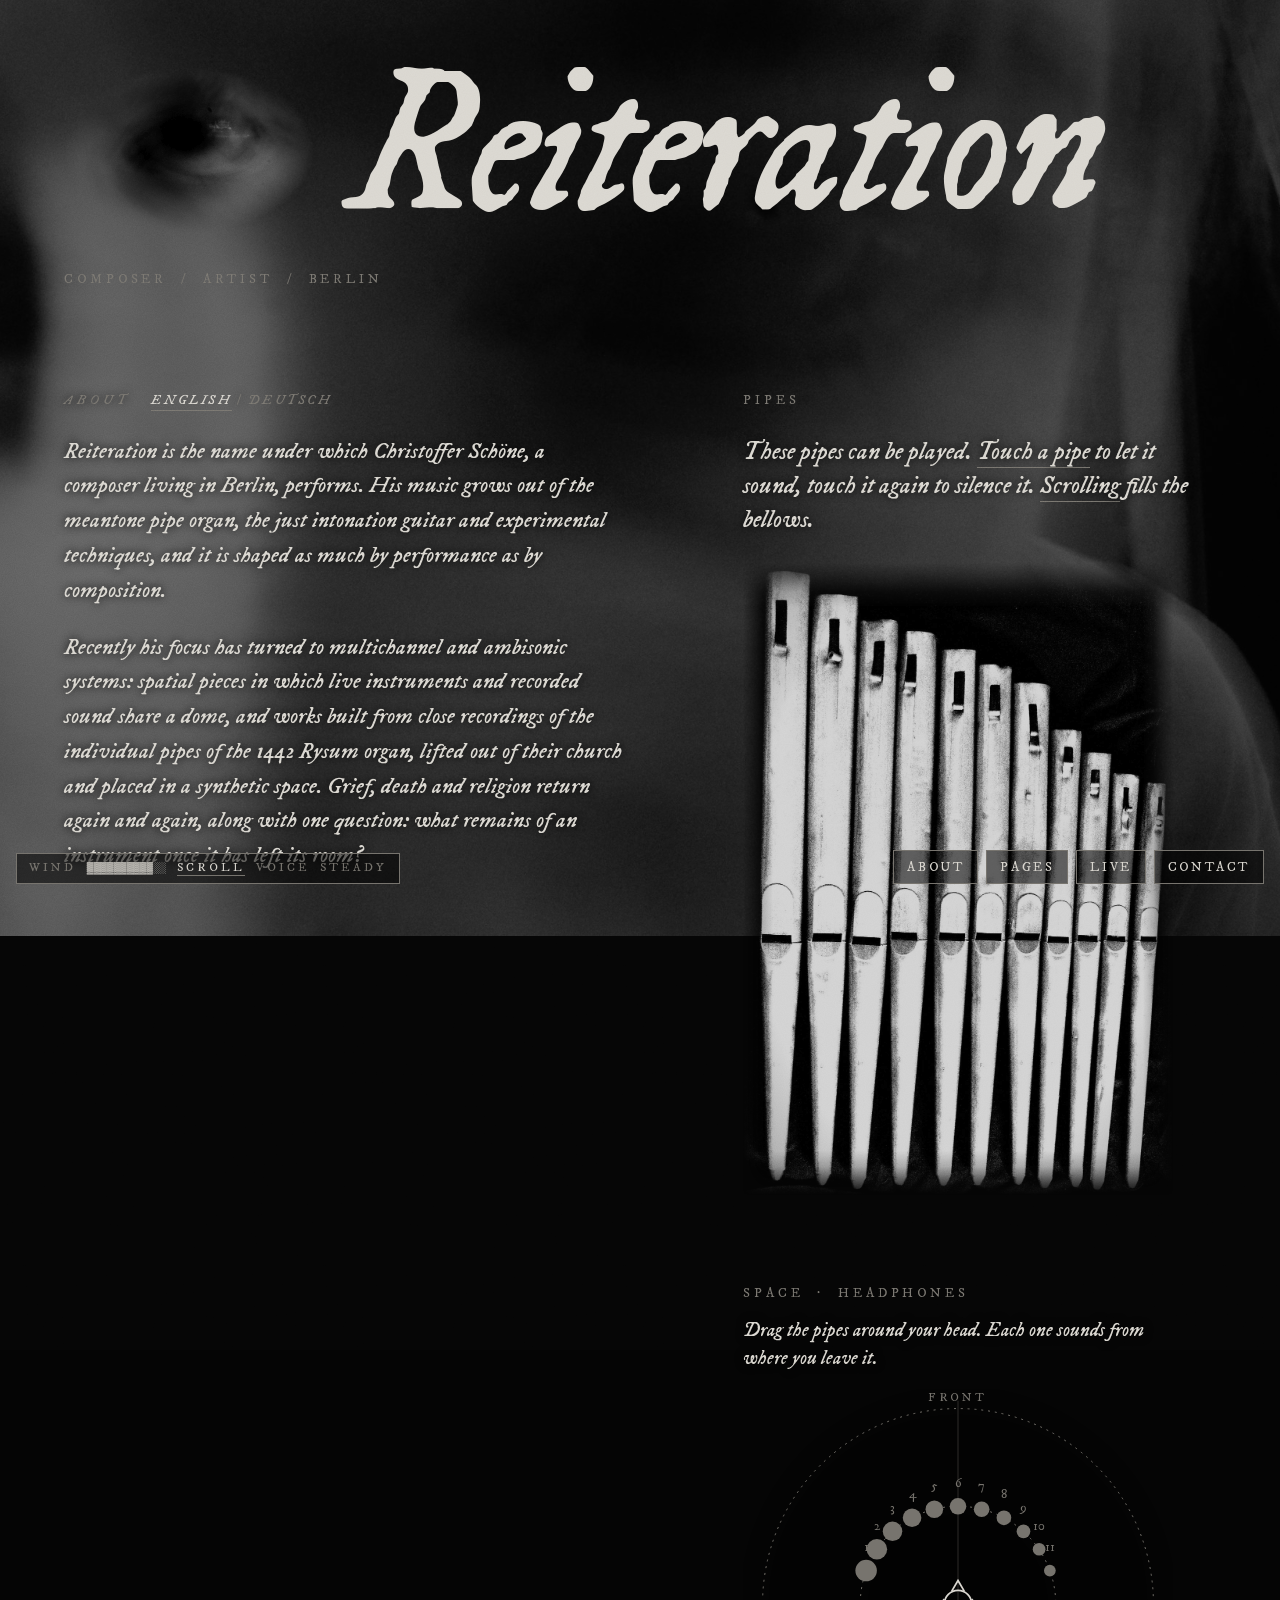
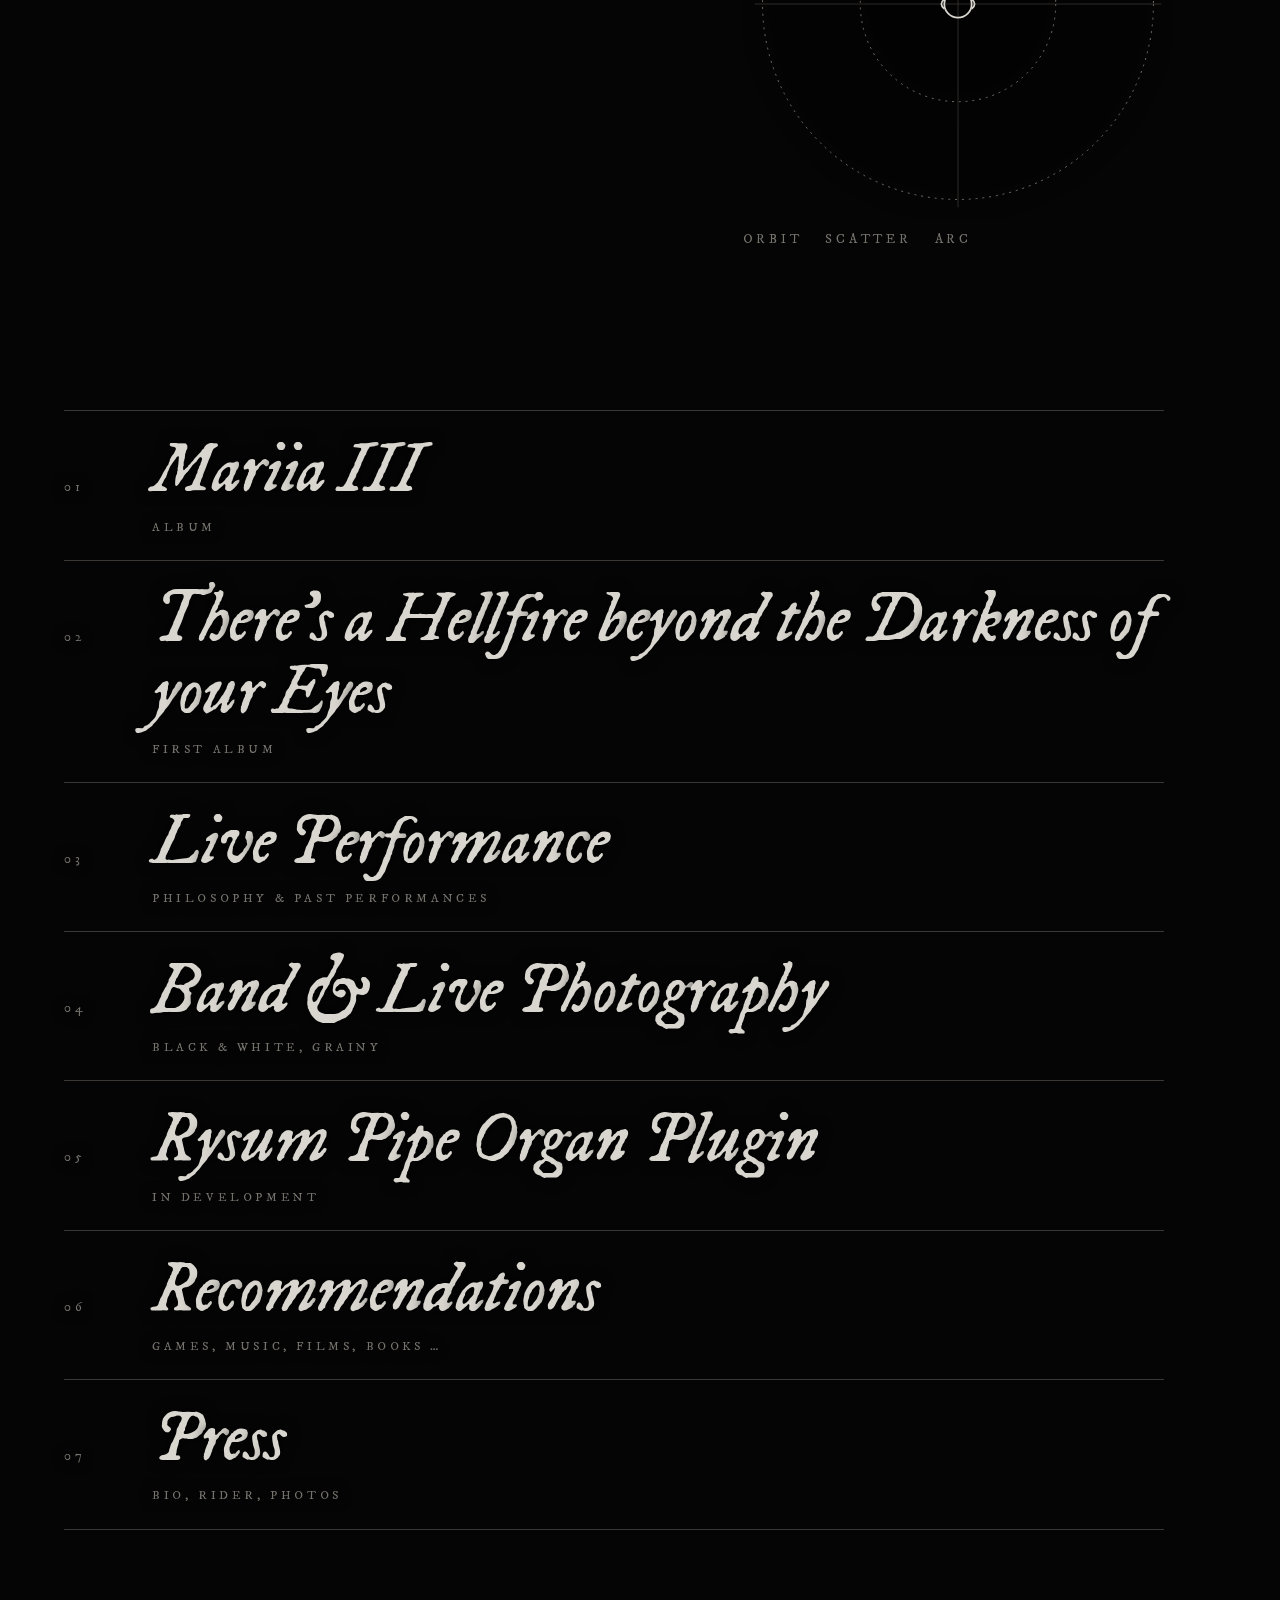
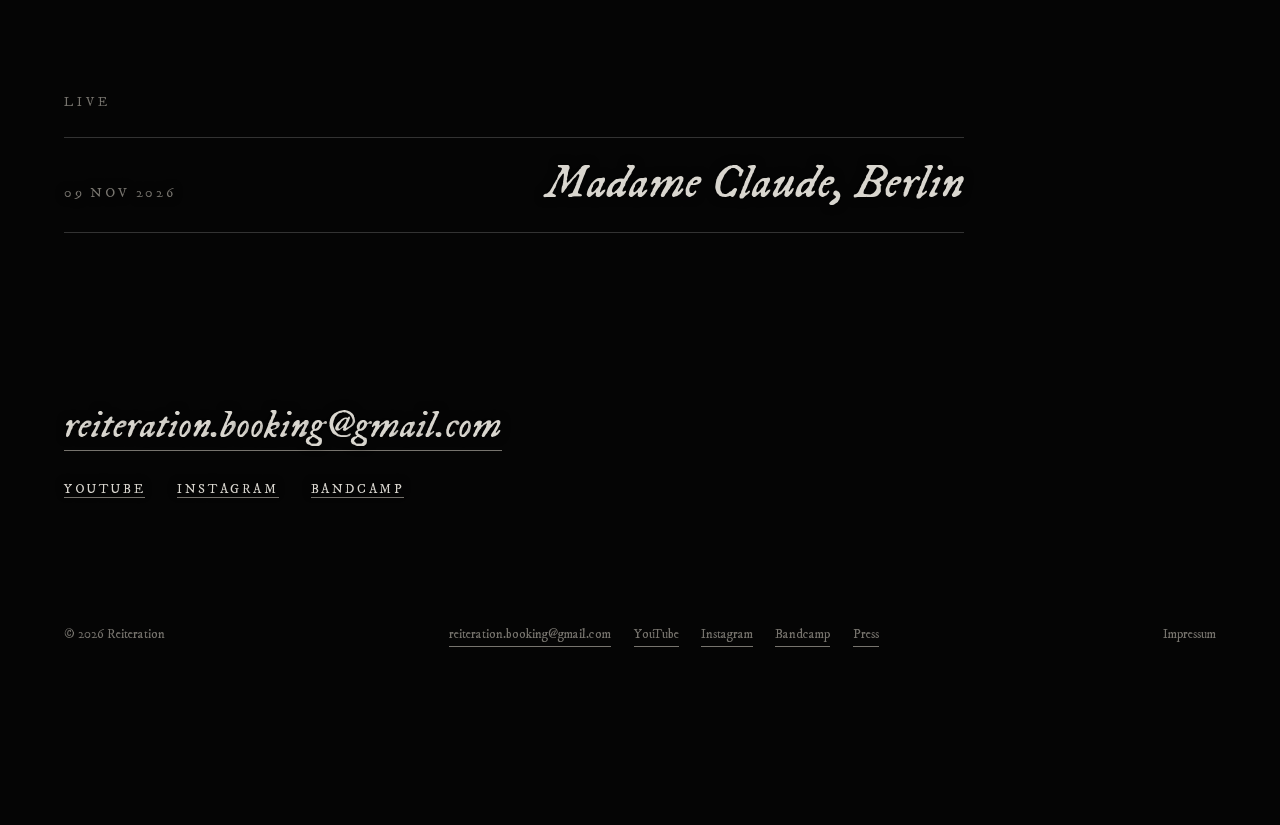
==== commit dc38a037: "binaural, more pipes, more experimental features" ====
--- a/index.html
+++ b/index.html
@@ -67,7 +67,7 @@
 </script>
   <section class="organ" id="pipes">
     <div class="lab">pipes</div>
-    <p class="hint">These pipes can be played. <b>Touch a pipe</b> to let it sound, touch it again to silence it.</p>
+    <p class="hint">These pipes can be played. <b>Touch a pipe</b> to let it sound, touch it again to silence it. <b>Scrolling</b> fills the bellows.</p>
     <div class="org">
       <img src="img/organpipes_0005_web.jpg" width="1100" height="1617" alt="eleven organ pipes, from longest to shortest" loading="lazy" decoding="async">
       <svg viewBox="0 0 1000 1470" preserveAspectRatio="none" aria-label="playable pipes">
@@ -85,6 +85,18 @@
       </svg>
     </div>
     <div class="notes" id="notes" aria-live="polite"></div>
+    <!-- SPACE: top view, the pipes are placed around the listener (binaural, for headphones) -->
+    <div class="space" id="space">
+      <div class="lab">space &nbsp;·&nbsp; headphones</div>
+      <p class="hint2">Drag the pipes around your head. Each one sounds from where you leave it.</p>
+      <svg id="spc" viewBox="-110 -110 220 220" role="group" aria-label="the pipes around the listener, seen from above">
+        <circle class="ring" r="100"/><circle class="ring" r="50"/><line class="ax" x1="0" y1="-104" x2="0" y2="104"/><line class="ax" x1="-104" y1="0" x2="104" y2="0"/>
+        <text class="fr" y="-104">front</text>
+        <g class="head" aria-hidden="true"><path d="M-3.2,-6.6 L0,-12 L3.2,-6.6"/><circle r="7"/><path d="M-7,-2.5 q-3,2.5 0,5 M7,-2.5 q3,2.5 0,5"/></g>
+        <g id="dots"></g>
+      </svg>
+      <div class="sbtn"><button type="button" id="orbit" aria-pressed="false">orbit</button><button type="button" id="scatter">scatter</button><button type="button" id="arc">arc</button></div>
+    </div>
   </section>
   </div>
 
--- a/assets/site.css
+++ b/assets/site.css
@@ -133,3 +133,46 @@
 .lang button{background:none;border:0;padding:0;font:inherit;letter-spacing:inherit;text-transform:inherit;color:var(--dim);cursor:pointer;border-bottom:1px solid transparent}
 .lang button[aria-pressed=true]{color:var(--fg);border-color:var(--dim)}
 .lang button:hover{color:var(--fg)}
+
+/* pipes in space (start page): top view, listener in the middle, front = up */
+.space{margin-top:3.2rem;width:min(100%,430px)}
+.space .lab{margin-bottom:.8rem}
+.hint2{margin:0 0 1rem;font:italic 400 clamp(17px,1.5vw,20px)/1.45 var(--f);color:var(--fg);text-shadow:0 0 10px #000}
+#spc{display:block;width:100%;height:auto;touch-action:none;overflow:visible;background:radial-gradient(circle at 50% 50%,rgba(0,0,0,.55),rgba(0,0,0,.25) 60%,transparent 72%)}
+#spc .ring{fill:none;stroke:var(--dim);stroke-width:.5;stroke-dasharray:1 2.5}
+#spc .ax{stroke:#3a3735;stroke-width:.4}
+#spc .fr{fill:var(--dim);font:6px var(--f);letter-spacing:.3em;text-transform:uppercase;text-anchor:middle}
+#spc .head{fill:none;stroke:var(--fg);stroke-width:.9}
+#spc .dot{cursor:grab;outline:none}
+#spc .dot:active{cursor:grabbing}
+#spc .dot circle{fill:var(--dim);transition:fill .4s}
+#spc .dot .halo{fill:#fff;fill-opacity:0}
+#spc .dot text{fill:var(--dim);font:6.5px var(--f);text-anchor:middle;pointer-events:none}
+#spc .dot:hover circle:not(.halo),#spc .dot:focus-visible circle:not(.halo){fill:var(--fg)}
+#spc .dot:focus-visible .halo{fill-opacity:.08}
+#spc .dot.on circle:not(.halo){fill:var(--fg)}
+#spc .dot.on .halo{animation:halo 2.4s ease-in-out infinite}
+#spc .dot.on text{fill:var(--fg)}
+@keyframes halo{0%,100%{fill-opacity:.06}50%{fill-opacity:.22}}
+.sbtn{display:flex;gap:1.4rem;margin-top:.8rem}
+.sbtn button,#wind button{background:none;border:0;border-bottom:1px solid transparent;padding:0;color:var(--dim);font:13px var(--f);letter-spacing:.3em;text-transform:uppercase;cursor:pointer}
+.sbtn button:hover,#wind button:hover{color:var(--fg)}
+.sbtn button[aria-pressed=true],#wind button[aria-pressed=true]{color:var(--fg);border-color:var(--dim)}
+
+/* wind box (bottom left on every page): bellows gauge + where the wind comes from */
+#wind{position:fixed;left:max(16px,env(safe-area-inset-left,0px));bottom:calc(16px + env(safe-area-inset-bottom,0px));z-index:31;display:flex;align-items:baseline;gap:.9em;
+  background:rgba(0,0,0,.55);border:1px solid var(--dim);padding:.55em 1em;font:12px var(--f);letter-spacing:.25em;text-transform:uppercase;color:var(--dim)}
+#wind .wg{color:var(--fg);letter-spacing:0;font-size:11px;font-family:ui-monospace,Menlo,Consolas,monospace}
+#wind button{font-size:12px;letter-spacing:.25em}
+#wind .ws{text-transform:none;letter-spacing:.1em;color:var(--fg);min-width:0}
+#wind .ws:empty{display:none}
+body:has(#snd) #wind{bottom:calc(64px + env(safe-area-inset-bottom,0px))}
+.lbo #wind{bottom:auto;top:calc(12px + env(safe-area-inset-top,0px))}
+@media(max-width:640px){#wind{bottom:calc(62px + env(safe-area-inset-bottom,0px));left:max(12px,env(safe-area-inset-left,0px));gap:.6em;padding:.45em .7em;letter-spacing:.12em}
+  #wind button{letter-spacing:.12em;font-size:11px}#wind .wg{font-size:9px}
+  body:has(#snd) #wind{bottom:calc(108px + env(safe-area-inset-bottom,0px))}}
+
+/* photo score: the reading line moving across the photo, and the pipes it opens */
+#lbscan{position:fixed;width:1px;pointer-events:none;opacity:0;background:rgba(255,255,255,.7);mix-blend-mode:difference;box-shadow:0 0 10px 1px rgba(255,255,255,.35);z-index:2}
+#lbs{position:absolute;top:calc(20px + env(safe-area-inset-top,0px));left:50%;transform:translateX(-50%);color:var(--dim);font:14px var(--f);letter-spacing:.25em;white-space:pre;pointer-events:none}
+@media(max-width:640px){#lbs{top:auto;bottom:calc(70px + env(safe-area-inset-bottom,0px));font-size:12px}}
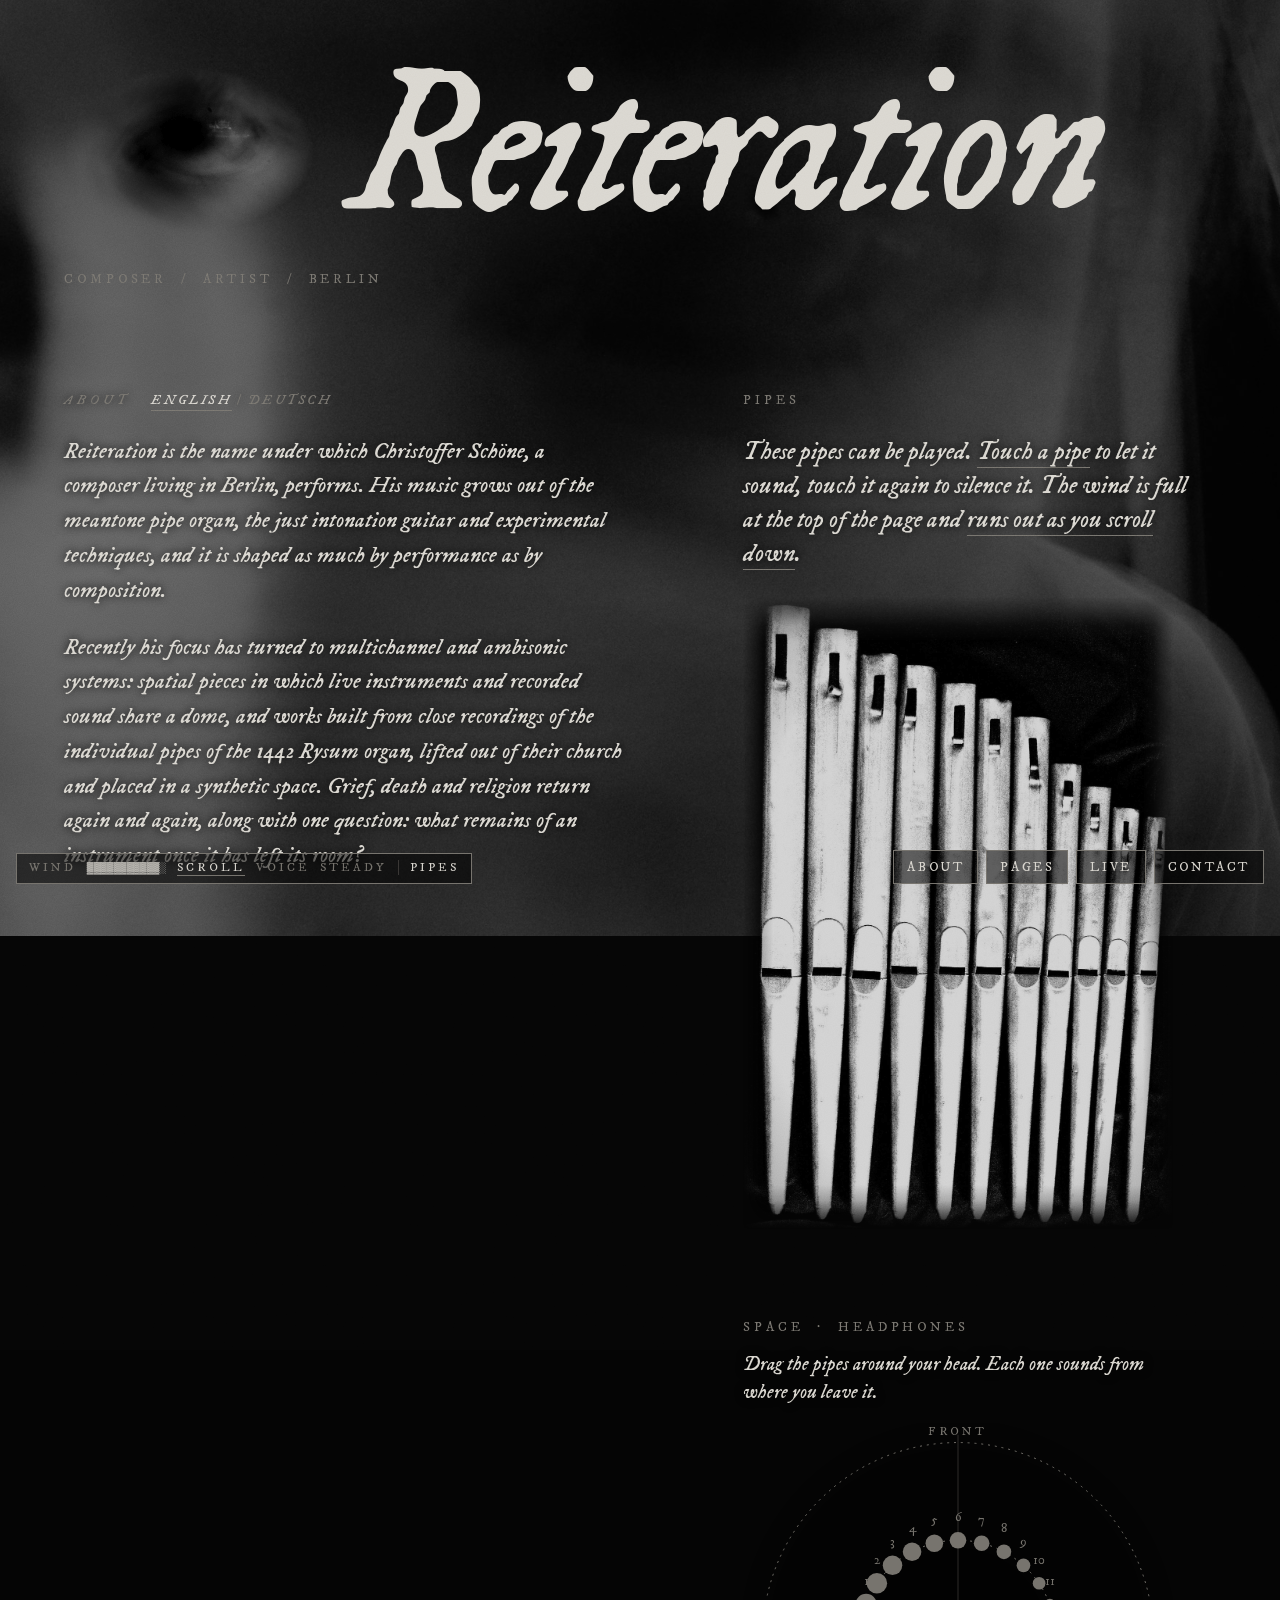
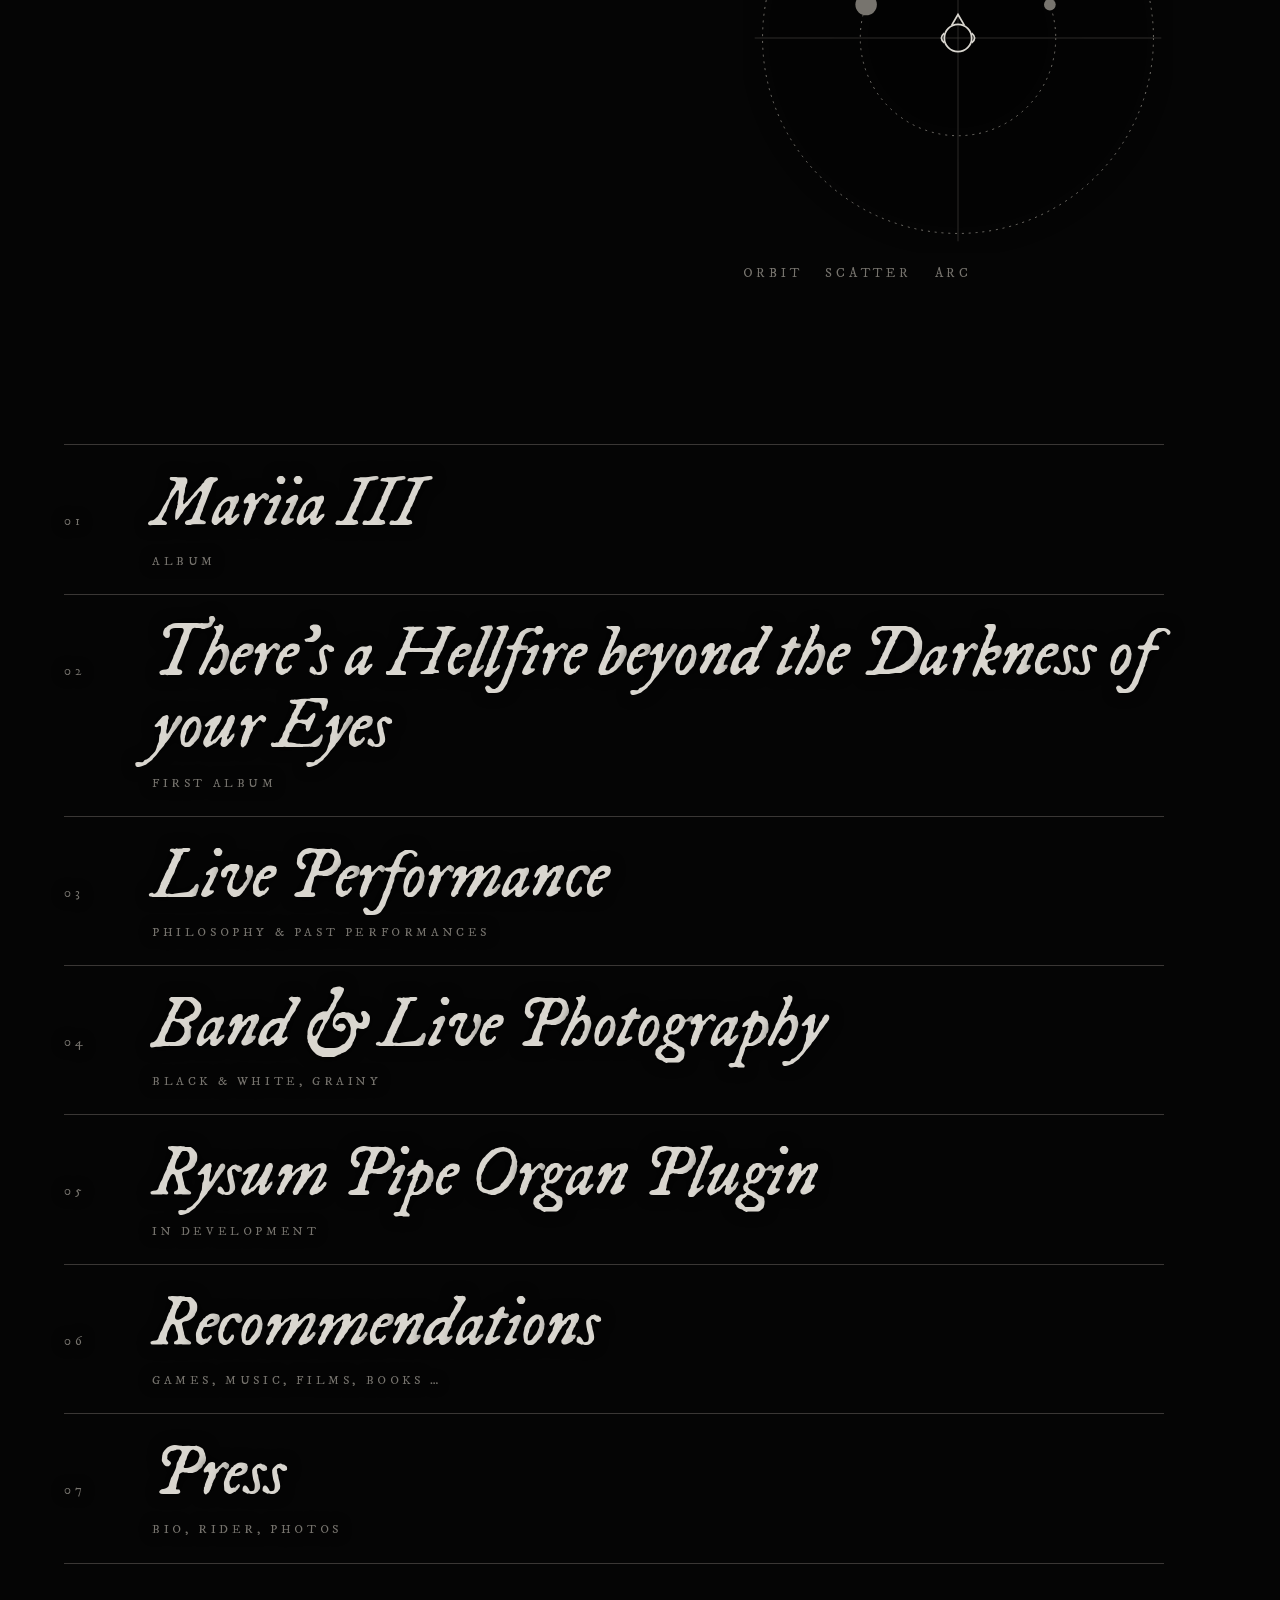
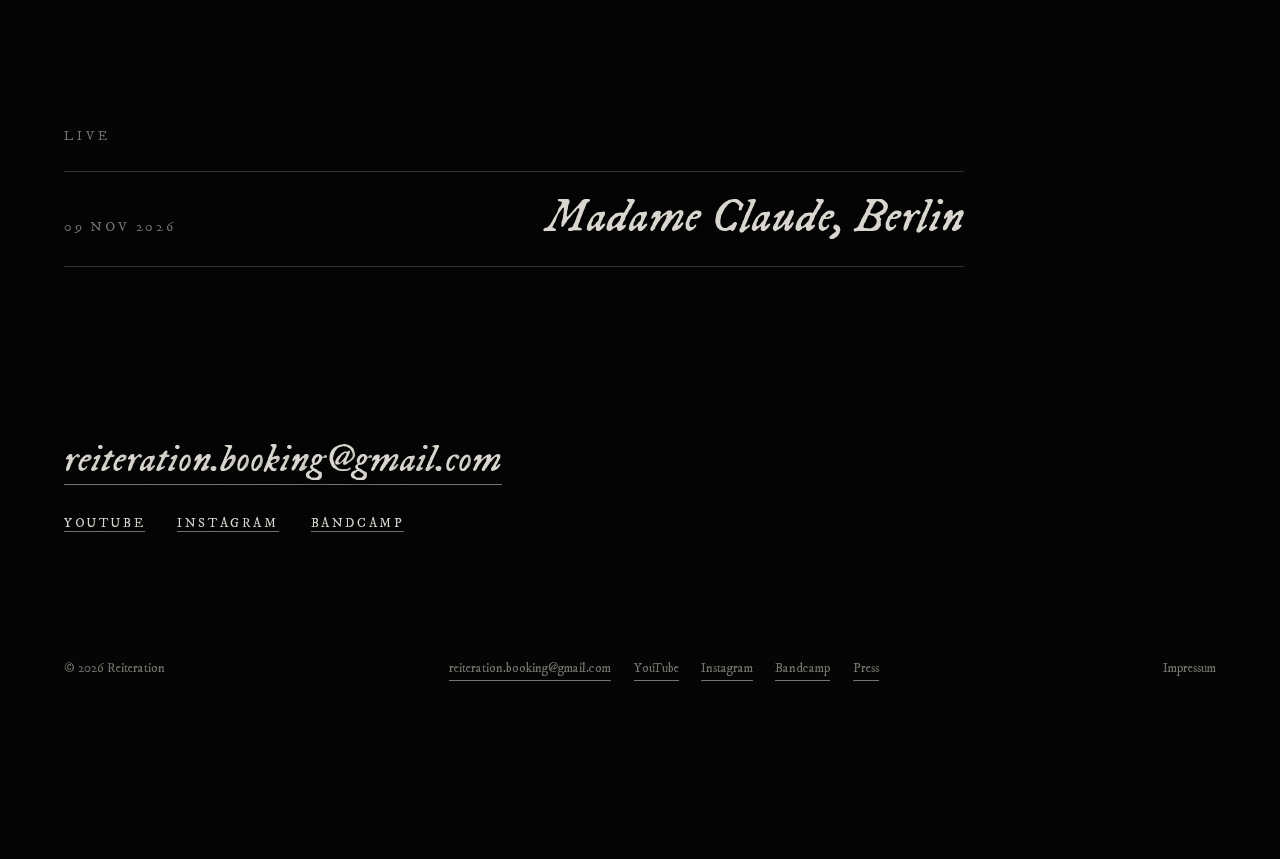
==== commit 94ff09cc: "few new pipe organ things" ====
--- a/index.html
+++ b/index.html
@@ -67,7 +67,7 @@
 </script>
   <section class="organ" id="pipes">
     <div class="lab">pipes</div>
-    <p class="hint">These pipes can be played. <b>Touch a pipe</b> to let it sound, touch it again to silence it. <b>Scrolling</b> fills the bellows.</p>
+    <p class="hint">These pipes can be played. <b>Touch a pipe</b> to let it sound, touch it again to silence it. The wind is full at the top of the page and <b>runs out as you scroll down</b>.</p>
     <div class="org">
       <img src="img/organpipes_0005_web.jpg" width="1100" height="1617" alt="eleven organ pipes, from longest to shortest" loading="lazy" decoding="async">
       <svg viewBox="0 0 1000 1470" preserveAspectRatio="none" aria-label="playable pipes">
--- a/assets/site.css
+++ b/assets/site.css
@@ -176,3 +176,21 @@
 #lbscan{position:fixed;width:1px;pointer-events:none;opacity:0;background:rgba(255,255,255,.7);mix-blend-mode:difference;box-shadow:0 0 10px 1px rgba(255,255,255,.35);z-index:2}
 #lbs{position:absolute;top:calc(20px + env(safe-area-inset-top,0px));left:50%;transform:translateX(-50%);color:var(--dim);font:14px var(--f);letter-spacing:.25em;white-space:pre;pointer-events:none}
 @media(max-width:640px){#lbs{top:auto;bottom:calc(70px + env(safe-area-inset-bottom,0px));font-size:12px}}
+
+/* pipe panel (opens from "pipes" in the wind box): the eleven pipes, playable on every page */
+#wind .mt{color:var(--fg);border-left:1px solid #3a3735;padding-left:.9em;border-bottom:0}
+#wind .mt.on{animation:mtb 2.4s ease-in-out infinite}
+@keyframes mtb{0%,100%{color:var(--dim)}50%{color:var(--fg)}}
+#mini{position:absolute;left:-1px;bottom:calc(100% + 8px);width:max(100%,300px);background:rgba(0,0,0,.82);border:1px solid var(--dim);padding:.8em 1em 1em;text-transform:none;letter-spacing:.1em}
+#mini[hidden]{display:none}
+.lbo #mini{bottom:auto;top:calc(100% + 8px)}
+#mini .mh{display:flex;justify-content:space-between;align-items:baseline;color:var(--dim);text-transform:uppercase;letter-spacing:.25em;font-size:11px;margin-bottom:.8em}
+#mini .mp{display:flex;align-items:flex-end;gap:4px;height:110px}
+#mini .mpi{flex:1;height:100%;padding:0;background:none;border:0;cursor:pointer;display:flex;align-items:flex-end;justify-content:center}
+#mini .mpi i{display:block;width:min(100%,14px);height:var(--h);background:linear-gradient(90deg,#3d3a36,#a19c93 45%,#57534d);opacity:.55;transition:opacity .4s;
+  clip-path:polygon(0 0,100% 0,100% 72%,70% 100%,30% 100%,0 72%)}
+#mini .mpi:hover i,#mini .mpi:focus-visible i{opacity:.85}
+#mini .mpi.on i{opacity:1;animation:pipeb 2.4s ease-in-out infinite}
+@keyframes pipeb{0%,100%{filter:brightness(1)}50%{filter:brightness(1.45) drop-shadow(0 0 6px rgba(255,255,255,.5))}}
+#mini .mn{margin-top:.7em;min-height:1.3em;color:var(--dim);font-size:11px;letter-spacing:.2em}
+@media(max-width:640px){#mini{width:calc(100vw - 24px)}}
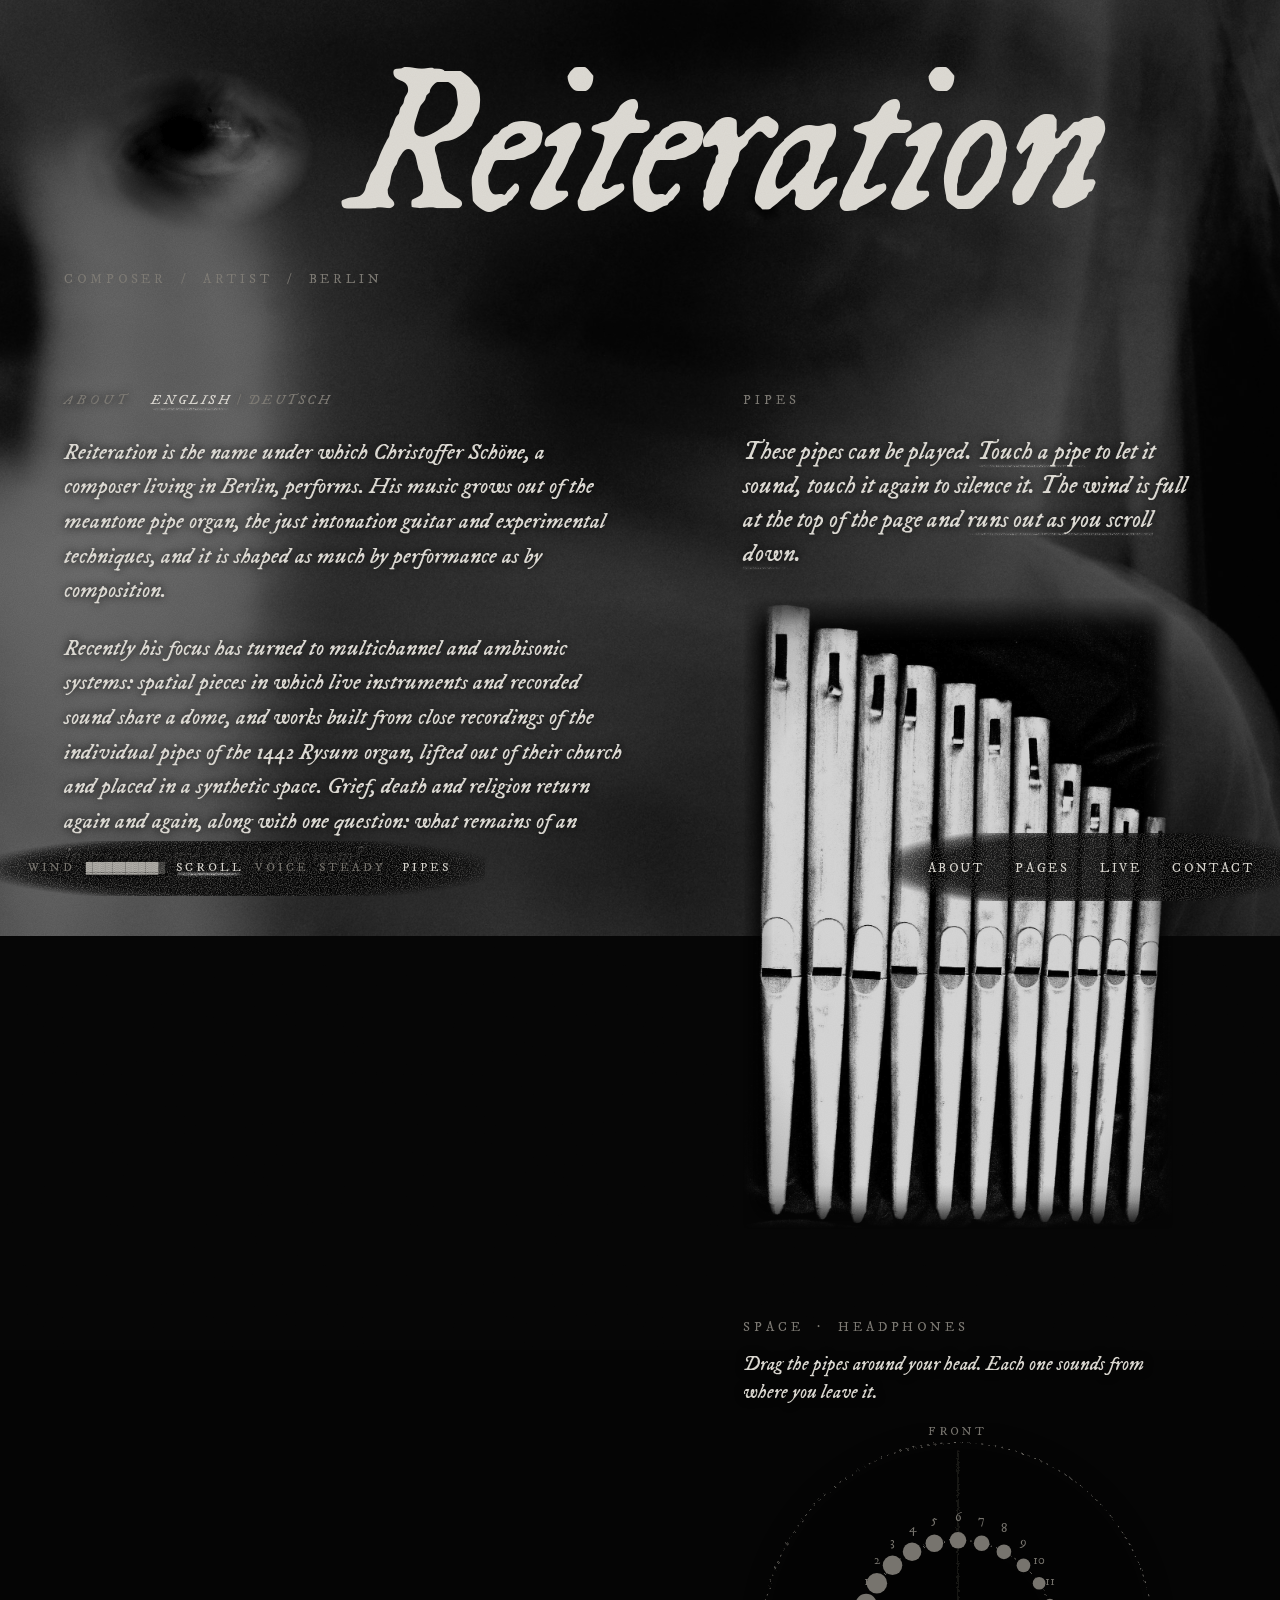
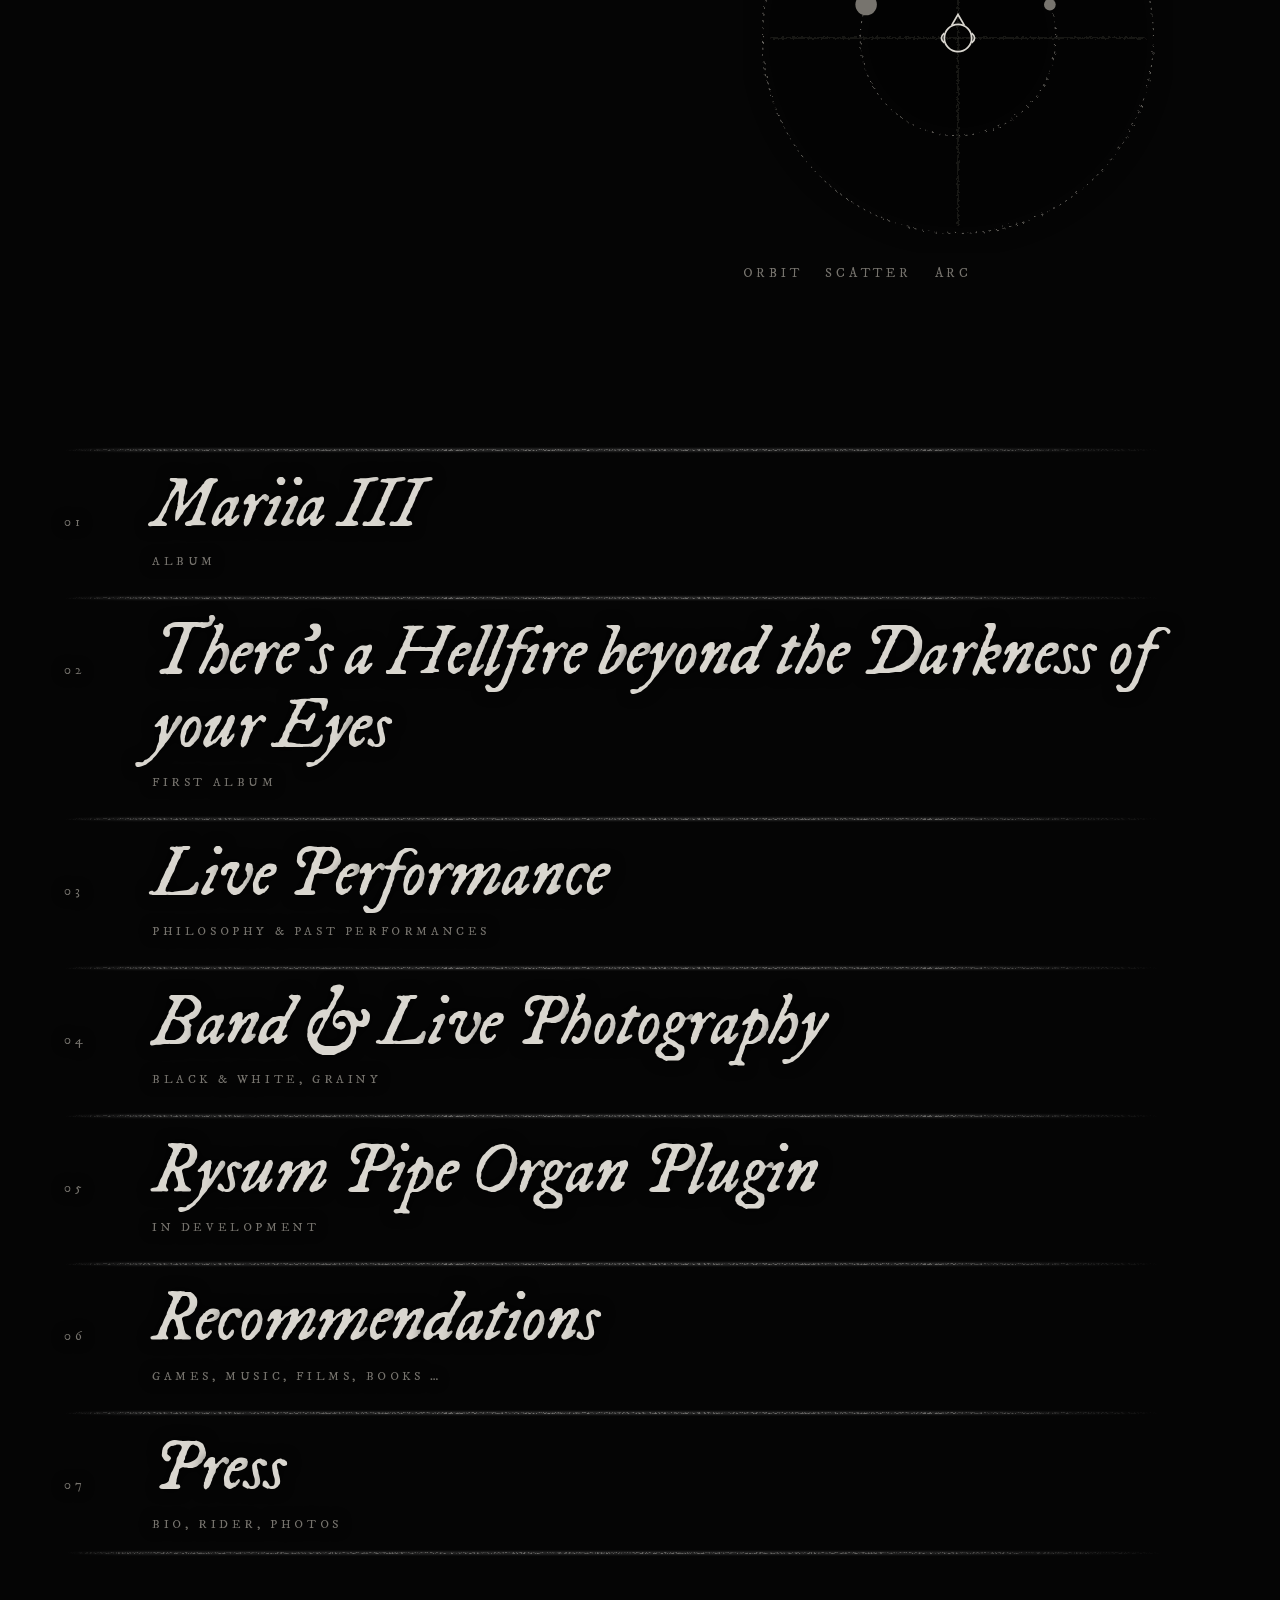
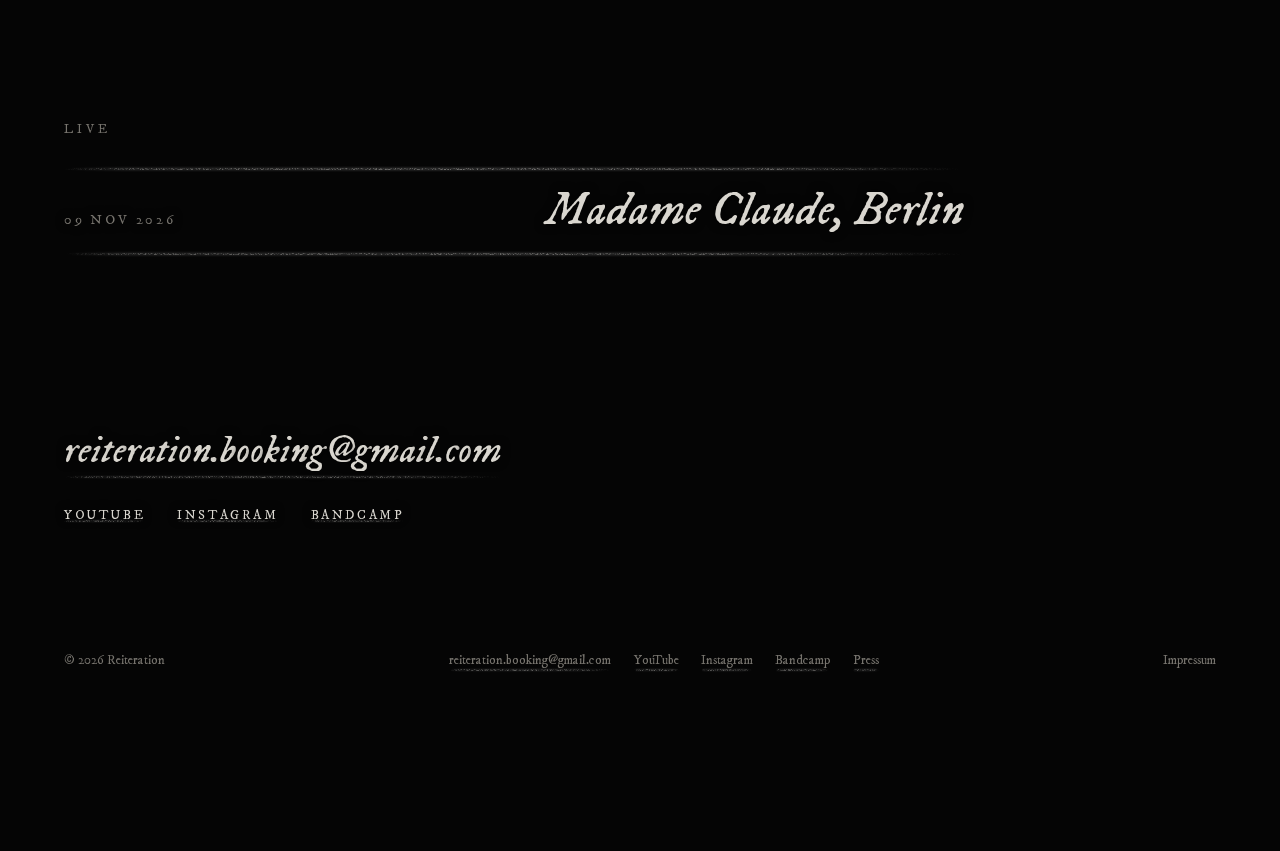
==== commit ee63b9b1: "new line styles" ====
--- a/index.html
+++ b/index.html
@@ -26,9 +26,10 @@
 .intro .org{margin-left:0;width:min(100%,430px)}
 @media(max-width:900px){.intro{grid-template-columns:1fr}.intro .organ{margin-top:10vh}.intro .org{width:min(100%,520px)}}
 .idx{margin-top:18vh;max-width:1100px}
-.idx a{display:grid;grid-template-columns:4.5rem 1fr;align-items:baseline;gap:0 1rem;border:0;border-top:1px solid #3a3735;padding:1.5rem 0 1.4rem;text-shadow:0 0 14px #000;transition:padding .5s,background .5s}
-.idx a:last-child{border-bottom:1px solid #3a3735}
-.idx a:hover{padding-left:1.2rem;background:linear-gradient(90deg,rgba(0,0,0,.55),transparent 70%)}
+.idx a{display:grid;grid-template-columns:4.5rem 1fr;align-items:baseline;gap:0 1rem;background:var(--rule) left top/100% 8px no-repeat;padding:1.5rem 0 1.4rem;text-shadow:0 0 14px #000;transition:padding .5s}
+.idx a:last-child{background:var(--rule) left top/100% 8px no-repeat,var(--rule2) left bottom/100% 8px no-repeat}
+.idx a:hover{padding-left:1.2rem;background:var(--rule-hi) left top/100% 8px no-repeat,radial-gradient(ellipse 60% 70% at 18% 50%,rgba(0,0,0,.6),transparent 75%)}
+.idx a:last-child:hover{background:var(--rule-hi) left top/100% 8px no-repeat,var(--rule2) left bottom/100% 8px no-repeat,radial-gradient(ellipse 60% 70% at 18% 50%,rgba(0,0,0,.6),transparent 75%)}
 .idx .n{color:var(--dim);font-size:13px;letter-spacing:.3em}
 .idx .t{font:italic 400 clamp(30px,5.4vw,76px)/1.05 var(--f);letter-spacing:-.02em}
 .idx .k{grid-column:2;margin-top:.6rem;color:var(--dim);letter-spacing:.3em;text-transform:uppercase;font-size:12px}
@@ -90,7 +91,8 @@
       <div class="lab">space &nbsp;·&nbsp; headphones</div>
       <p class="hint2">Drag the pipes around your head. Each one sounds from where you leave it.</p>
       <svg id="spc" viewBox="-110 -110 220 220" role="group" aria-label="the pipes around the listener, seen from above">
-        <circle class="ring" r="100"/><circle class="ring" r="50"/><line class="ax" x1="0" y1="-104" x2="0" y2="104"/><line class="ax" x1="-104" y1="0" x2="104" y2="0"/>
+        <defs><filter id="rough" x="-.1" y="-.1" width="1.2" height="1.2"><feTurbulence type="fractalNoise" baseFrequency=".7" numOctaves="2" seed="5"/><feDisplacementMap in="SourceGraphic" scale="2.4"/></filter></defs>
+        <g filter="url(#rough)"><circle class="ring" r="100"/><circle class="ring" r="50"/><line class="ax" x1="0" y1="-96" x2="0" y2="96"/><line class="ax" x1="-96" y1="0" x2="96" y2="0"/></g>
         <text class="fr" y="-104">front</text>
         <g class="head" aria-hidden="true"><path d="M-3.2,-6.6 L0,-12 L3.2,-6.6"/><circle r="7"/><path d="M-7,-2.5 q-3,2.5 0,5 M7,-2.5 q3,2.5 0,5"/></g>
         <g id="dots"></g>
--- a/assets/site.css
+++ b/assets/site.css
@@ -1,14 +1,18 @@
 /* ===== Reiteration – shared styles for every page ===== */
 @font-face{font-family:"IM Fell DW Pica";font-style:normal;font-weight:400;font-display:swap;src:url(../fonts/fell-regular.woff2) format("woff2")}
 @font-face{font-family:"IM Fell DW Pica";font-style:italic;font-weight:400;font-display:swap;src:url(../fonts/fell-italic.woff2) format("woff2")}
+/* ===== hand-made lines and boxes =====
+   No hard borders anywhere: lines are thin grainy strokes that fade out at both ends (--rule …),
+   boxes are soft dark smudges with grain (.smudge-style ::before). */
+:root{--rule:url("data:image/svg+xml,%3Csvg xmlns='http://www.w3.org/2000/svg' width='1400' height='8' viewBox='0 0 1400 8' preserveAspectRatio='none'%3E%3Cfilter id='n' x='0' y='0' width='1' height='1'%3E%3CfeTurbulence type='fractalNoise' baseFrequency='.42 1.3' numOctaves='3' seed='7'/%3E%3CfeColorMatrix values='0 0 0 0 .86 0 0 0 0 .84 0 0 0 0 .8 0 0 0 3.8 -1.7'/%3E%3CfeComposite in2='SourceGraphic' operator='in'/%3E%3C/filter%3E%3Cfilter id='b' x='-.05' y='-2' width='1.1' height='5'%3E%3CfeGaussianBlur stdDeviation='6 1.3'/%3E%3C/filter%3E%3ClinearGradient id='f'%3E%3Cstop offset='0' stop-color='%23fff' stop-opacity='0'/%3E%3Cstop offset='.07' stop-color='%23fff' stop-opacity='.75'/%3E%3Cstop offset='.45' stop-color='%23fff'/%3E%3Cstop offset='.8' stop-color='%23fff' stop-opacity='.85'/%3E%3Cstop offset='1' stop-color='%23fff' stop-opacity='0'/%3E%3C/linearGradient%3E%3Cg opacity='0.55'%3E%3Crect y='2.6' width='1400' height='2.8' fill='url(%23f)' opacity='0.35' filter='url(%23b)'/%3E%3Crect y='3.3' width='1400' height='1.5' fill='url(%23f)' filter='url(%23n)'/%3E%3C/g%3E%3C/svg%3E");--rule2:url("data:image/svg+xml,%3Csvg xmlns='http://www.w3.org/2000/svg' width='1400' height='8' viewBox='0 0 1400 8' preserveAspectRatio='none'%3E%3Cfilter id='n' x='0' y='0' width='1' height='1'%3E%3CfeTurbulence type='fractalNoise' baseFrequency='.42 1.3' numOctaves='3' seed='23'/%3E%3CfeColorMatrix values='0 0 0 0 .86 0 0 0 0 .84 0 0 0 0 .8 0 0 0 3.8 -1.7'/%3E%3CfeComposite in2='SourceGraphic' operator='in'/%3E%3C/filter%3E%3Cfilter id='b' x='-.05' y='-2' width='1.1' height='5'%3E%3CfeGaussianBlur stdDeviation='6 1.3'/%3E%3C/filter%3E%3ClinearGradient id='f'%3E%3Cstop offset='0' stop-color='%23fff' stop-opacity='0'/%3E%3Cstop offset='.07' stop-color='%23fff' stop-opacity='.75'/%3E%3Cstop offset='.45' stop-color='%23fff'/%3E%3Cstop offset='.8' stop-color='%23fff' stop-opacity='.85'/%3E%3Cstop offset='1' stop-color='%23fff' stop-opacity='0'/%3E%3C/linearGradient%3E%3Cg opacity='0.5'%3E%3Crect y='2.6' width='1400' height='2.8' fill='url(%23f)' opacity='0.35' filter='url(%23b)'/%3E%3Crect y='3.3' width='1400' height='1.5' fill='url(%23f)' filter='url(%23n)'/%3E%3C/g%3E%3C/svg%3E");--rule-hi:url("data:image/svg+xml,%3Csvg xmlns='http://www.w3.org/2000/svg' width='1400' height='8' viewBox='0 0 1400 8' preserveAspectRatio='none'%3E%3Cfilter id='n' x='0' y='0' width='1' height='1'%3E%3CfeTurbulence type='fractalNoise' baseFrequency='.42 1.3' numOctaves='3' seed='41'/%3E%3CfeColorMatrix values='0 0 0 0 .86 0 0 0 0 .84 0 0 0 0 .8 0 0 0 3.8 -1.7'/%3E%3CfeComposite in2='SourceGraphic' operator='in'/%3E%3C/filter%3E%3Cfilter id='b' x='-.05' y='-2' width='1.1' height='5'%3E%3CfeGaussianBlur stdDeviation='6 1.3'/%3E%3C/filter%3E%3ClinearGradient id='f'%3E%3Cstop offset='0' stop-color='%23fff' stop-opacity='0'/%3E%3Cstop offset='.07' stop-color='%23fff' stop-opacity='.75'/%3E%3Cstop offset='.45' stop-color='%23fff'/%3E%3Cstop offset='.8' stop-color='%23fff' stop-opacity='.85'/%3E%3Cstop offset='1' stop-color='%23fff' stop-opacity='0'/%3E%3C/linearGradient%3E%3Cg opacity='1'%3E%3Crect y='2.6' width='1400' height='2.8' fill='url(%23f)' opacity='0.6' filter='url(%23b)'/%3E%3Crect y='3.3' width='1400' height='1.5' fill='url(%23f)' filter='url(%23n)'/%3E%3C/g%3E%3C/svg%3E");--rule-u:url("data:image/svg+xml,%3Csvg xmlns='http://www.w3.org/2000/svg' width='1400' height='8' viewBox='0 0 1400 8' preserveAspectRatio='none'%3E%3Cfilter id='n' x='0' y='0' width='1' height='1'%3E%3CfeTurbulence type='fractalNoise' baseFrequency='.42 1.3' numOctaves='3' seed='13'/%3E%3CfeColorMatrix values='0 0 0 0 .86 0 0 0 0 .84 0 0 0 0 .8 0 0 0 3.8 -1.7'/%3E%3CfeComposite in2='SourceGraphic' operator='in'/%3E%3C/filter%3E%3Cfilter id='b' x='-.05' y='-2' width='1.1' height='5'%3E%3CfeGaussianBlur stdDeviation='6 1.3'/%3E%3C/filter%3E%3ClinearGradient id='f'%3E%3Cstop offset='0' stop-color='%23fff' stop-opacity='0'/%3E%3Cstop offset='.07' stop-color='%23fff' stop-opacity='.75'/%3E%3Cstop offset='.45' stop-color='%23fff'/%3E%3Cstop offset='.8' stop-color='%23fff' stop-opacity='.85'/%3E%3Cstop offset='1' stop-color='%23fff' stop-opacity='0'/%3E%3C/linearGradient%3E%3Cg opacity='0.6'%3E%3Crect y='2.6' width='1400' height='2.8' fill='url(%23f)' opacity='0.2' filter='url(%23b)'/%3E%3Crect y='3.3' width='1400' height='1.5' fill='url(%23f)' filter='url(%23n)'/%3E%3C/g%3E%3C/svg%3E");--speck:url("data:image/svg+xml,%3Csvg xmlns='http://www.w3.org/2000/svg' width='160' height='160'%3E%3Cfilter id='n'%3E%3CfeTurbulence type='fractalNoise' baseFrequency='.9' numOctaves='2' stitchTiles='stitch'/%3E%3CfeColorMatrix values='0 0 0 0 .62 0 0 0 0 .6 0 0 0 0 .57 0 0 0 .9 -.38'/%3E%3C/filter%3E%3Crect width='160' height='160' filter='url(%23n)'/%3E%3C/svg%3E");--noise:url("data:image/svg+xml,%3Csvg xmlns='http://www.w3.org/2000/svg' width='160' height='160'%3E%3Cfilter id='n'%3E%3CfeTurbulence type='fractalNoise' baseFrequency='.85' numOctaves='2' stitchTiles='stitch'/%3E%3CfeColorMatrix values='0 0 0 0 .5 0 0 0 0 .5 0 0 0 0 .5 0 0 0 1.6 -.35'/%3E%3C/filter%3E%3Crect width='160' height='160' filter='url(%23n)'/%3E%3C/svg%3E")}
 :root{--bg:#050505;--fg:#d9d6cf;--dim:#77746e;--acc:var(--fg);--f:"IM Fell DW Pica",Georgia,"Times New Roman",serif;--d:0;color-scheme:dark;box-sizing:border-box;padding-top:env(safe-area-inset-top,0px);padding-bottom:env(safe-area-inset-bottom,0px)}
 *,*::before,*::after{box-sizing:inherit}
 html{background:var(--bg);scroll-padding-top:env(safe-area-inset-top,0px);scroll-behavior:smooth}
 @media(prefers-reduced-motion:reduce){html{scroll-behavior:auto}}
 body{margin:0;background:transparent;color:var(--fg);font:17px/1.65 var(--f);overflow-x:hidden}
 ::selection{background:var(--fg);color:var(--bg)}
-a{color:inherit;text-decoration:none;border-bottom:1px solid var(--dim)}
-a:hover{border-color:var(--acc)}
+a{color:inherit;text-decoration:none;background:var(--rule-u) left bottom/100% 6px no-repeat;padding-bottom:.12em}
+a:hover{background-image:var(--rule-hi)}
 
 /* background photo (each page sets its own image in its <style>: #bg{background-image:url(...)}) + scanlines + moving grain */
 #bg{position:fixed;inset:-4%;z-index:-3;background:center/cover no-repeat;filter:grayscale(1) brightness(.4)}
@@ -22,13 +26,13 @@
 section{margin-top:18vh}
 .hero{padding-top:clamp(28px,7vh,80px)}
 .hero+section{margin-top:12vh}
-.crumb{display:inline-block;margin-bottom:2.2rem;color:var(--dim);letter-spacing:.3em;text-transform:uppercase;font-size:13px;border:0}
+.crumb{display:inline-block;margin-bottom:2.2rem;color:var(--dim);letter-spacing:.3em;text-transform:uppercase;font-size:13px;background:none}
 .crumb:hover{color:var(--fg)}
 .brand{position:relative;display:flex;align-items:center;flex-wrap:wrap;gap:clamp(12px,2.5vw,36px)}
 .logo{display:block;height:clamp(84px,13vw,190px);width:auto;filter:grayscale(1) contrast(1.1);cursor:pointer;
   -webkit-mask-image:radial-gradient(ellipse 50% 50% at 50% 50%,#000 40%,rgba(0,0,0,.55) 72%,transparent 100%);mask-image:radial-gradient(ellipse 50% 50% at 50% 50%,#000 40%,rgba(0,0,0,.55) 72%,transparent 100%)}
 .sub .logo,.small .logo{height:clamp(60px,8vw,120px)}
-#eyemsg{position:absolute;left:0;top:calc(100% + 10px);z-index:12;background:rgba(5,5,5,.88);border:1px solid var(--dim);padding:.7em 1.1em;font:italic 400 clamp(18px,2vw,24px)/1.3 var(--f);color:var(--fg);box-shadow:0 0 30px #000;white-space:nowrap;animation:pop .25s steps(3)}
+#eyemsg{position:absolute;left:0;top:calc(100% + 10px);z-index:12;padding:.7em 1.1em;isolation:isolate;font:italic 400 clamp(18px,2vw,24px)/1.3 var(--f);color:var(--fg);box-shadow:0 0 30px #000;white-space:nowrap;animation:pop .25s steps(3)}
 #eyemsg[hidden]{display:none}
 @keyframes pop{0%{opacity:0;transform:translate(-4px,3px)}50%{opacity:.6;transform:translate(3px,-2px)}100%{opacity:1;transform:none}}
 h1{font:italic 400 clamp(64px,16vw,230px)/.85 var(--f);letter-spacing:-.04em;margin:0}
@@ -61,7 +65,7 @@
 
 /* playable organ */
 .hint{margin:0 0 2.2rem;max-width:42ch;font:italic 400 clamp(22px,2.6vw,32px)/1.4 var(--f);text-shadow:0 0 10px #000}
-.hint b{font-weight:400;border-bottom:1px solid var(--dim)}
+.hint b{font-weight:400;background:var(--rule-u) left bottom/100% 6px no-repeat;padding-bottom:.1em}
 .org{--fe:7%;width:min(100%,520px);margin-left:8%}
 .org::after{background:radial-gradient(ellipse 80% 80% at 50% 50%,transparent 60%,rgba(0,0,0,.4) 100%)}
 .org img{display:block;width:100%;height:auto;filter:brightness(.82)}
@@ -74,13 +78,13 @@
 
 /* lists (live dates, performances) */
 .live ul{list-style:none;margin:0;padding:0;max-width:900px}
-.live li{display:flex;gap:.4rem 2rem;flex-wrap:wrap;justify-content:space-between;align-items:baseline;border-top:1px solid #333;padding:1.2rem 0;font:italic 400 clamp(24px,3.6vw,48px)/1.2 var(--f);text-shadow:0 0 10px #000}
-.live li:last-child{border-bottom:1px solid #333}
+.live li{display:flex;gap:.4rem 2rem;flex-wrap:wrap;justify-content:space-between;align-items:baseline;background:var(--rule) left top/100% 8px no-repeat;padding:1.2rem 0;font:italic 400 clamp(24px,3.6vw,48px)/1.2 var(--f);text-shadow:0 0 10px #000}
+.live li:last-child{background:var(--rule) left top/100% 8px no-repeat,var(--rule2) left bottom/100% 8px no-repeat}
 .live time{font:14px var(--f);letter-spacing:.2em;text-transform:uppercase;color:var(--dim)}
 
 /* bandcamp: player loads only on click (no tracking before) */
-.bc button{background:rgba(0,0,0,.55);color:var(--fg);border:1px solid var(--dim);font:14px var(--f);letter-spacing:.15em;padding:1em 1.4em;cursor:pointer;text-align:left}
-.bc button:hover{border-color:var(--acc)}.bc small{color:var(--dim);letter-spacing:0;margin-left:.6em}
+.bc button{position:relative;isolation:isolate;background:none;color:var(--fg);border:0;font:14px var(--f);letter-spacing:.15em;padding:1em 1.4em;cursor:pointer;text-align:left}
+.bc button:hover{text-shadow:0 0 10px rgba(255,255,255,.35)}.bc small{color:var(--dim);letter-spacing:0;margin-left:.6em}
 .bc iframe{border:0;display:block;width:100%;max-width:400px;height:42px}
 .bc iframe.big{max-width:700px;height:472px}
 
@@ -88,14 +92,14 @@
 .links{display:flex;gap:2rem;flex-wrap:wrap;margin-top:1.5rem;letter-spacing:.2em;text-transform:uppercase;font:13px var(--f);font-style:normal}
 footer{margin-top:14vh;align-items:flex-start;color:var(--dim);font-size:13px;display:flex;justify-content:space-between;flex-wrap:wrap;gap:1rem}
 footer .fl{display:flex;gap:1.4rem;flex-wrap:wrap}
-.imp summary{cursor:pointer;list-style:none}.imp summary::-webkit-details-marker{display:none}.imp div{margin-top:1rem;line-height:1.8;color:var(--fg);background:rgba(0,0,0,.65);padding:1rem 1.2rem}
+.imp summary{cursor:pointer;list-style:none}.imp summary::-webkit-details-marker{display:none}.imp div{margin-top:1rem;line-height:1.8;color:var(--fg);padding:1rem 1.2rem;position:relative;isolation:isolate}
 
 /* fixed buttons: listen (left) and quick links (right) */
-#snd{position:fixed;left:max(16px,env(safe-area-inset-left,0px));bottom:calc(16px + env(safe-area-inset-bottom,0px));z-index:20;background:rgba(0,0,0,.55);color:var(--fg);border:1px solid var(--dim);font:13px var(--f);letter-spacing:.2em;text-transform:uppercase;padding:.6em 1em;cursor:pointer}
-#snd:hover{border-color:var(--acc)}
+#snd{position:fixed;left:max(16px,env(safe-area-inset-left,0px));bottom:calc(16px + env(safe-area-inset-bottom,0px));z-index:20;isolation:isolate;background:none;color:var(--fg);border:0;font:13px var(--f);letter-spacing:.2em;text-transform:uppercase;padding:.6em 1em;cursor:pointer}
+#snd:hover{text-shadow:0 0 10px rgba(255,255,255,.4)}
 #nav{position:fixed;right:max(16px,env(safe-area-inset-right,0px));bottom:calc(16px + env(safe-area-inset-bottom,0px));z-index:20;display:flex;gap:.5rem}
-#nav a{background:rgba(0,0,0,.55);color:var(--fg);border:1px solid var(--dim);font:13px var(--f);letter-spacing:.2em;text-transform:uppercase;padding:.6em 1em}
-#nav a:hover{border-color:var(--acc)}
+#nav a{position:relative;isolation:isolate;background:none;color:var(--fg);font:13px var(--f);letter-spacing:.2em;text-transform:uppercase;padding:.6em 1em}
+#nav a:hover{text-shadow:0 0 10px rgba(255,255,255,.4)}
 [id]{scroll-margin-top:4vh}
 @media(max-width:480px){#nav a,#snd{padding:.5em .7em;letter-spacing:.1em}#snd small{display:none}}
 @media(max-width:640px){#nav{left:max(12px,env(safe-area-inset-left,0px));right:max(12px,env(safe-area-inset-right,0px));gap:.35rem}#nav a{flex:1;text-align:center;padding:.6em .2em;font-size:11px;letter-spacing:.08em}#snd{bottom:calc(62px + env(safe-area-inset-bottom,0px));left:max(12px,env(safe-area-inset-left,0px))}}
@@ -130,8 +134,8 @@
 
 /* language switch (about / press bios) */
 .lang{margin-left:1rem;letter-spacing:.2em}
-.lang button{background:none;border:0;padding:0;font:inherit;letter-spacing:inherit;text-transform:inherit;color:var(--dim);cursor:pointer;border-bottom:1px solid transparent}
-.lang button[aria-pressed=true]{color:var(--fg);border-color:var(--dim)}
+.lang button{background:none;border:0;padding:0 0 .15em;font:inherit;letter-spacing:inherit;text-transform:inherit;color:var(--dim);cursor:pointer}
+.lang button[aria-pressed=true]{color:var(--fg);background:var(--rule-u) left bottom/100% 6px no-repeat}
 .lang button:hover{color:var(--fg)}
 
 /* pipes in space (start page): top view, listener in the middle, front = up */
@@ -155,13 +159,13 @@
 #spc .dot.on text{fill:var(--fg)}
 @keyframes halo{0%,100%{fill-opacity:.06}50%{fill-opacity:.22}}
 .sbtn{display:flex;gap:1.4rem;margin-top:.8rem}
-.sbtn button,#wind button{background:none;border:0;border-bottom:1px solid transparent;padding:0;color:var(--dim);font:13px var(--f);letter-spacing:.3em;text-transform:uppercase;cursor:pointer}
+.sbtn button,#wind button{background:none;border:0;padding:0 0 .2em;color:var(--dim);font:13px var(--f);letter-spacing:.3em;text-transform:uppercase;cursor:pointer}
 .sbtn button:hover,#wind button:hover{color:var(--fg)}
-.sbtn button[aria-pressed=true],#wind button[aria-pressed=true]{color:var(--fg);border-color:var(--dim)}
+.sbtn button[aria-pressed=true],#wind button[aria-pressed=true]{color:var(--fg);background:var(--rule-hi) left bottom/100% 6px no-repeat}
 
 /* wind box (bottom left on every page): bellows gauge + where the wind comes from */
-#wind{position:fixed;left:max(16px,env(safe-area-inset-left,0px));bottom:calc(16px + env(safe-area-inset-bottom,0px));z-index:31;display:flex;align-items:baseline;gap:.9em;
-  background:rgba(0,0,0,.55);border:1px solid var(--dim);padding:.55em 1em;font:12px var(--f);letter-spacing:.25em;text-transform:uppercase;color:var(--dim)}
+#wind{position:fixed;left:max(16px,env(safe-area-inset-left,0px));bottom:calc(16px + env(safe-area-inset-bottom,0px));z-index:31;display:flex;align-items:baseline;gap:.9em;isolation:isolate;
+  padding:.55em 1em;font:12px var(--f);letter-spacing:.25em;text-transform:uppercase;color:var(--dim)}
 #wind .wg{color:var(--fg);letter-spacing:0;font-size:11px;font-family:ui-monospace,Menlo,Consolas,monospace}
 #wind button{font-size:12px;letter-spacing:.25em}
 #wind .ws{text-transform:none;letter-spacing:.1em;color:var(--fg);min-width:0}
@@ -173,15 +177,16 @@
   body:has(#snd) #wind{bottom:calc(108px + env(safe-area-inset-bottom,0px))}}
 
 /* photo score: the reading line moving across the photo, and the pipes it opens */
-#lbscan{position:fixed;width:1px;pointer-events:none;opacity:0;background:rgba(255,255,255,.7);mix-blend-mode:difference;box-shadow:0 0 10px 1px rgba(255,255,255,.35);z-index:2}
+#lbscan{position:fixed;width:5px;margin-left:-2px;pointer-events:none;opacity:0;z-index:2;background:linear-gradient(90deg,transparent,rgba(255,255,255,.85) 50%,transparent);filter:blur(.5px);
+  -webkit-mask-image:var(--noise),linear-gradient(180deg,transparent,#000 12%,#000 88%,transparent);-webkit-mask-composite:source-in;mask-image:var(--noise),linear-gradient(180deg,transparent,#000 12%,#000 88%,transparent);mask-composite:intersect;mask-size:90px 90px,100% 100%;-webkit-mask-size:90px 90px,100% 100%}
 #lbs{position:absolute;top:calc(20px + env(safe-area-inset-top,0px));left:50%;transform:translateX(-50%);color:var(--dim);font:14px var(--f);letter-spacing:.25em;white-space:pre;pointer-events:none}
 @media(max-width:640px){#lbs{top:auto;bottom:calc(70px + env(safe-area-inset-bottom,0px));font-size:12px}}
 
 /* pipe panel (opens from "pipes" in the wind box): the eleven pipes, playable on every page */
-#wind .mt{color:var(--fg);border-left:1px solid #3a3735;padding-left:.9em;border-bottom:0}
+#wind .mt{color:var(--fg);margin-left:.4em}
 #wind .mt.on{animation:mtb 2.4s ease-in-out infinite}
 @keyframes mtb{0%,100%{color:var(--dim)}50%{color:var(--fg)}}
-#mini{position:absolute;left:-1px;bottom:calc(100% + 8px);width:max(100%,300px);background:rgba(0,0,0,.82);border:1px solid var(--dim);padding:.8em 1em 1em;text-transform:none;letter-spacing:.1em}
+#mini{position:absolute;left:-1px;bottom:calc(100% + 8px);width:max(100%,300px);isolation:isolate;padding:.9em 1.1em 1em;text-transform:none;letter-spacing:.1em}
 #mini[hidden]{display:none}
 .lbo #mini{bottom:auto;top:calc(100% + 8px)}
 #mini .mh{display:flex;justify-content:space-between;align-items:baseline;color:var(--dim);text-transform:uppercase;letter-spacing:.25em;font-size:11px;margin-bottom:.8em}
@@ -194,3 +199,15 @@
 @keyframes pipeb{0%,100%{filter:brightness(1)}50%{filter:brightness(1.45) drop-shadow(0 0 6px rgba(255,255,255,.5))}}
 #mini .mn{margin-top:.7em;min-height:1.3em;color:var(--dim);font-size:11px;letter-spacing:.2em}
 @media(max-width:640px){#mini{width:calc(100vw - 24px)}}
+
+/* soft smudge behind boxes: dark, grainy, no edge */
+#nav::before,#snd::before,#wind::before,#mini::before,.bc button::before,.imp div::before,#eyemsg::before,.filt button::before{content:"";position:absolute;inset:-.45em -.9em;z-index:-1;pointer-events:none;
+  background:var(--speck) 0 0/160px 160px,rgba(3,3,3,.82);
+  -webkit-mask-image:radial-gradient(ellipse 50% 50% at 50% 50%,#000 58%,rgba(0,0,0,.55) 80%,transparent 100%);mask-image:radial-gradient(ellipse 50% 50% at 50% 50%,#000 58%,rgba(0,0,0,.55) 80%,transparent 100%);transition:background-color .5s}
+#wind::before,#mini::before,#nav::before{inset:-1em -1.8em;background-color:rgba(3,3,3,.9);-webkit-mask-image:radial-gradient(ellipse 54% 62% at 50% 50%,#000 72%,rgba(0,0,0,.7) 87%,transparent 100%);mask-image:radial-gradient(ellipse 54% 62% at 50% 50%,#000 72%,rgba(0,0,0,.7) 87%,transparent 100%)}
+#mini::before{inset:-1.8em -2.2em;background-color:rgba(3,3,3,.95)}
+#snd:hover::before,.bc button:hover::before,.filt button:hover::before{background-color:rgba(18,17,16,.92)}
+#nav{gap:1.6rem;isolation:isolate;padding:.1em .4em}
+#nav a{padding:.6em .2em .5em}
+#nav a:hover{background:var(--rule-hi) left bottom/100% 6px no-repeat}
+#nav a,#snd,#wind,.bc button{text-shadow:0 0 8px #000}
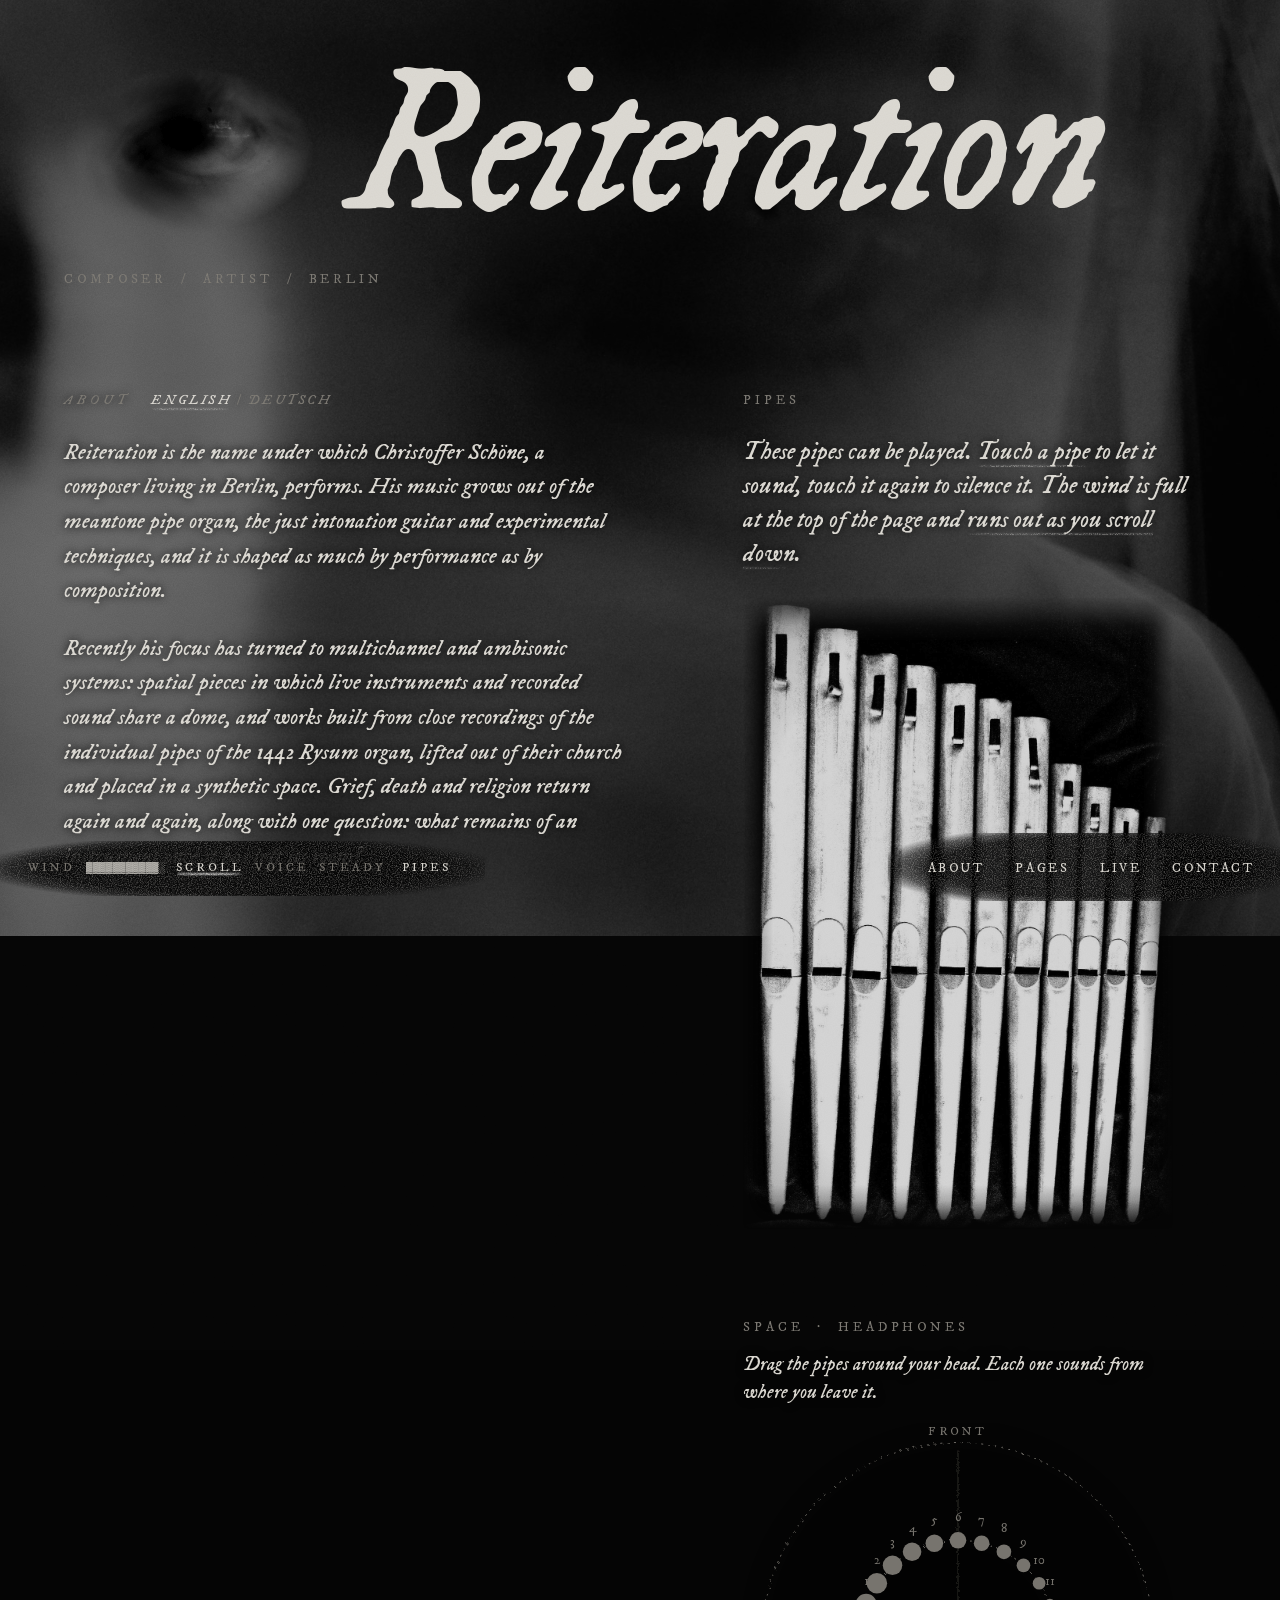
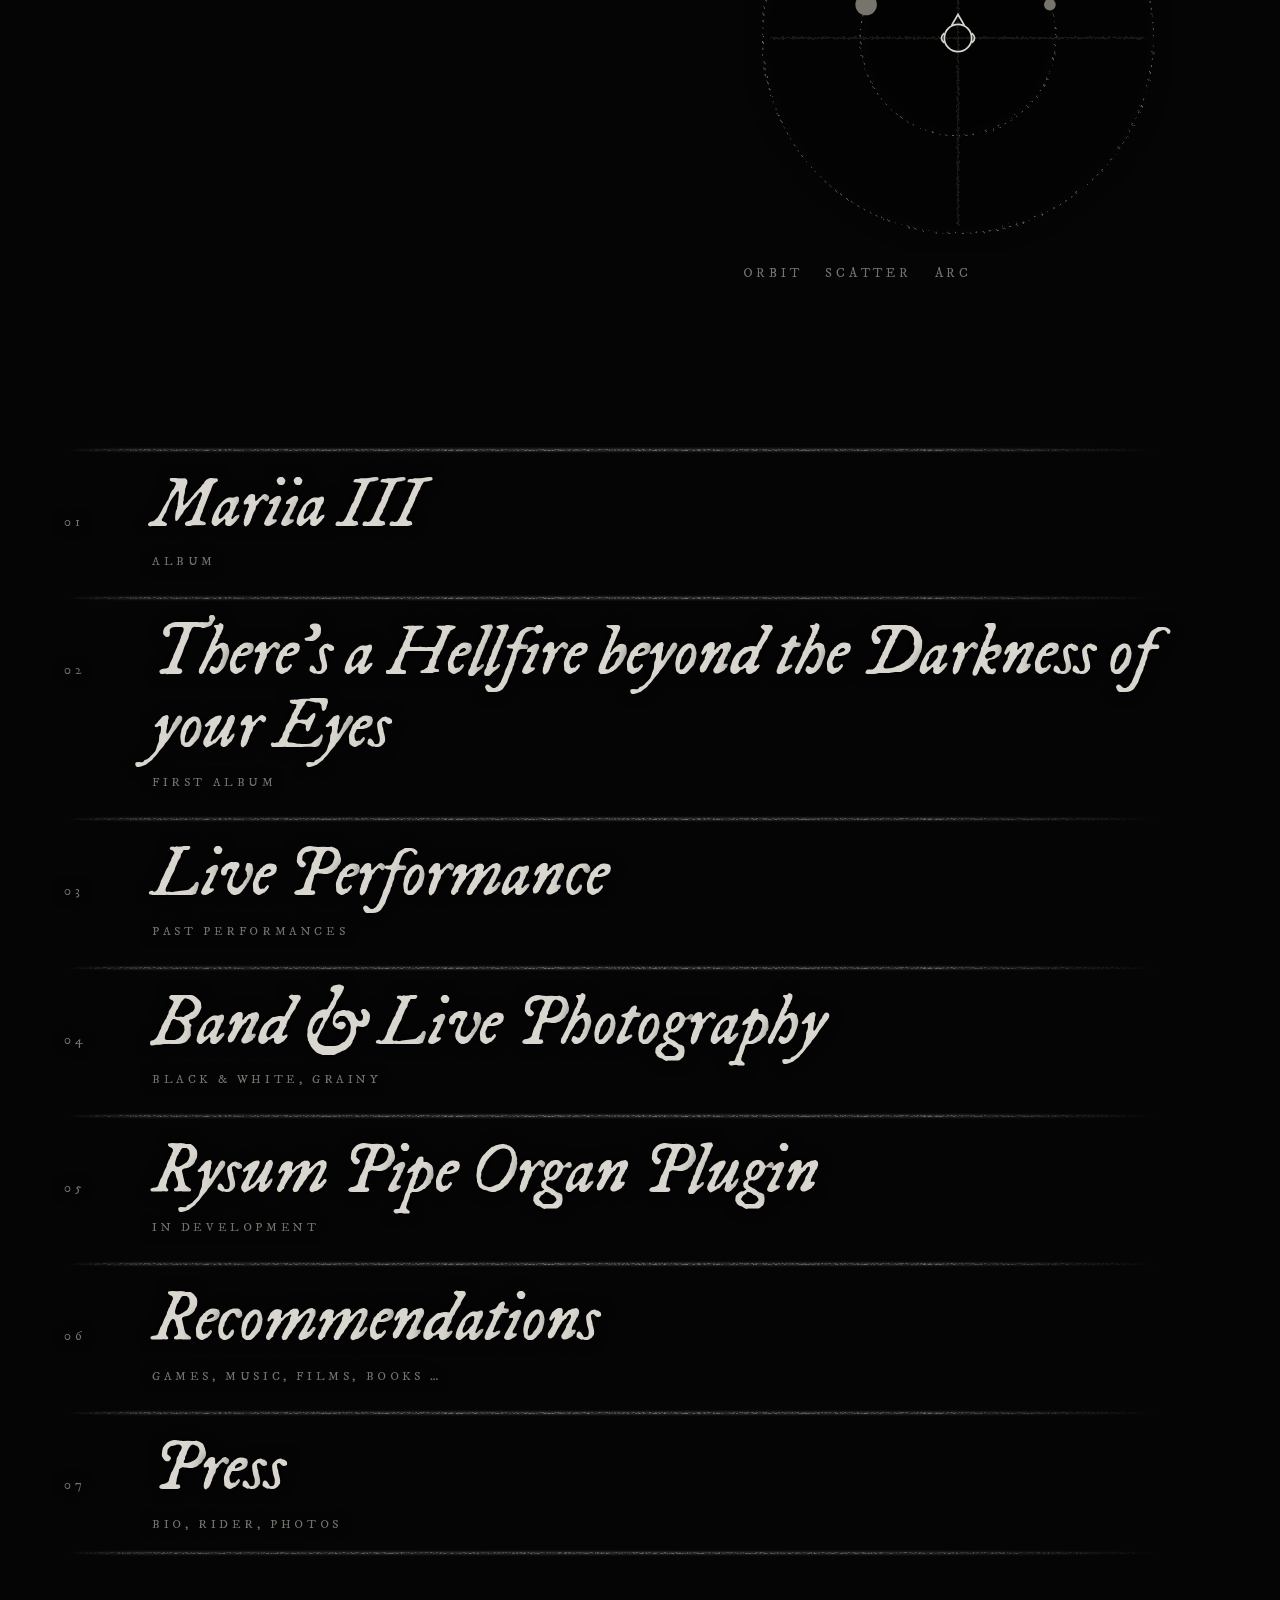
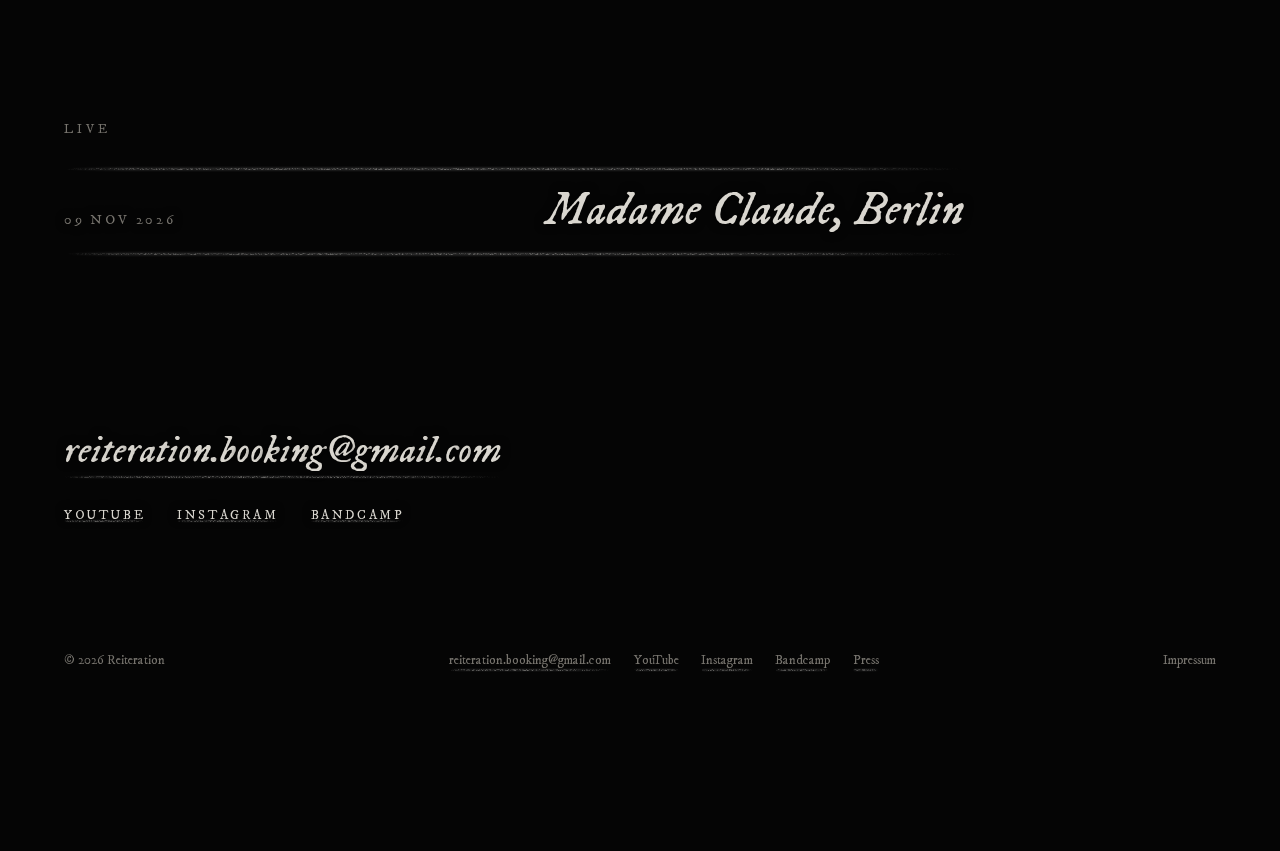
==== commit 688482e1: "Live page: hide philosophy, add Madame Claude performance Co-Authored-By: Claude Sonnet 5.5 <noreply" ====
--- a/index.html
+++ b/index.html
@@ -105,7 +105,7 @@
   <nav class="idx" id="pages" aria-label="pages">
     <a href="mariia-iii/"><span class="n">01</span><span class="t" data-r>Mariia III</span><span class="k">album</span></a>
     <a class="hf" href="hellfire/"><span class="n">02</span><span class="t" data-r>There's a Hellfire beyond the Darkness of your Eyes</span><span class="k">first album</span></a>
-    <a href="live/"><span class="n">03</span><span class="t" data-r>Live Performance</span><span class="k">philosophy &amp; past performances</span></a>
+    <a href="live/"><span class="n">03</span><span class="t" data-r>Live Performance</span><span class="k">past performances</span></a>
     <a href="photography/"><span class="n">04</span><span class="t" data-r>Band &amp; Live Photography</span><span class="k">black &amp; white, grainy</span></a>
     <!-- PRIVAT: Fotoserien vorerst versteckt. Zum Freischalten diese Zeile wieder aktivieren, Nummern anpassen
          und "series/" aus .gitignore löschen.
--- a/assets/site.css
+++ b/assets/site.css
@@ -3,8 +3,10 @@
 @font-face{font-family:"IM Fell DW Pica";font-style:italic;font-weight:400;font-display:swap;src:url(../fonts/fell-italic.woff2) format("woff2")}
 /* ===== hand-made lines and boxes =====
    No hard borders anywhere: lines are thin grainy strokes that fade out at both ends (--rule …),
-   boxes are soft dark smudges with grain (.smudge-style ::before). */
-:root{--rule:url("data:image/svg+xml,%3Csvg xmlns='http://www.w3.org/2000/svg' width='1400' height='8' viewBox='0 0 1400 8' preserveAspectRatio='none'%3E%3Cfilter id='n' x='0' y='0' width='1' height='1'%3E%3CfeTurbulence type='fractalNoise' baseFrequency='.42 1.3' numOctaves='3' seed='7'/%3E%3CfeColorMatrix values='0 0 0 0 .86 0 0 0 0 .84 0 0 0 0 .8 0 0 0 3.8 -1.7'/%3E%3CfeComposite in2='SourceGraphic' operator='in'/%3E%3C/filter%3E%3Cfilter id='b' x='-.05' y='-2' width='1.1' height='5'%3E%3CfeGaussianBlur stdDeviation='6 1.3'/%3E%3C/filter%3E%3ClinearGradient id='f'%3E%3Cstop offset='0' stop-color='%23fff' stop-opacity='0'/%3E%3Cstop offset='.07' stop-color='%23fff' stop-opacity='.75'/%3E%3Cstop offset='.45' stop-color='%23fff'/%3E%3Cstop offset='.8' stop-color='%23fff' stop-opacity='.85'/%3E%3Cstop offset='1' stop-color='%23fff' stop-opacity='0'/%3E%3C/linearGradient%3E%3Cg opacity='0.55'%3E%3Crect y='2.6' width='1400' height='2.8' fill='url(%23f)' opacity='0.35' filter='url(%23b)'/%3E%3Crect y='3.3' width='1400' height='1.5' fill='url(%23f)' filter='url(%23n)'/%3E%3C/g%3E%3C/svg%3E");--rule2:url("data:image/svg+xml,%3Csvg xmlns='http://www.w3.org/2000/svg' width='1400' height='8' viewBox='0 0 1400 8' preserveAspectRatio='none'%3E%3Cfilter id='n' x='0' y='0' width='1' height='1'%3E%3CfeTurbulence type='fractalNoise' baseFrequency='.42 1.3' numOctaves='3' seed='23'/%3E%3CfeColorMatrix values='0 0 0 0 .86 0 0 0 0 .84 0 0 0 0 .8 0 0 0 3.8 -1.7'/%3E%3CfeComposite in2='SourceGraphic' operator='in'/%3E%3C/filter%3E%3Cfilter id='b' x='-.05' y='-2' width='1.1' height='5'%3E%3CfeGaussianBlur stdDeviation='6 1.3'/%3E%3C/filter%3E%3ClinearGradient id='f'%3E%3Cstop offset='0' stop-color='%23fff' stop-opacity='0'/%3E%3Cstop offset='.07' stop-color='%23fff' stop-opacity='.75'/%3E%3Cstop offset='.45' stop-color='%23fff'/%3E%3Cstop offset='.8' stop-color='%23fff' stop-opacity='.85'/%3E%3Cstop offset='1' stop-color='%23fff' stop-opacity='0'/%3E%3C/linearGradient%3E%3Cg opacity='0.5'%3E%3Crect y='2.6' width='1400' height='2.8' fill='url(%23f)' opacity='0.35' filter='url(%23b)'/%3E%3Crect y='3.3' width='1400' height='1.5' fill='url(%23f)' filter='url(%23n)'/%3E%3C/g%3E%3C/svg%3E");--rule-hi:url("data:image/svg+xml,%3Csvg xmlns='http://www.w3.org/2000/svg' width='1400' height='8' viewBox='0 0 1400 8' preserveAspectRatio='none'%3E%3Cfilter id='n' x='0' y='0' width='1' height='1'%3E%3CfeTurbulence type='fractalNoise' baseFrequency='.42 1.3' numOctaves='3' seed='41'/%3E%3CfeColorMatrix values='0 0 0 0 .86 0 0 0 0 .84 0 0 0 0 .8 0 0 0 3.8 -1.7'/%3E%3CfeComposite in2='SourceGraphic' operator='in'/%3E%3C/filter%3E%3Cfilter id='b' x='-.05' y='-2' width='1.1' height='5'%3E%3CfeGaussianBlur stdDeviation='6 1.3'/%3E%3C/filter%3E%3ClinearGradient id='f'%3E%3Cstop offset='0' stop-color='%23fff' stop-opacity='0'/%3E%3Cstop offset='.07' stop-color='%23fff' stop-opacity='.75'/%3E%3Cstop offset='.45' stop-color='%23fff'/%3E%3Cstop offset='.8' stop-color='%23fff' stop-opacity='.85'/%3E%3Cstop offset='1' stop-color='%23fff' stop-opacity='0'/%3E%3C/linearGradient%3E%3Cg opacity='1'%3E%3Crect y='2.6' width='1400' height='2.8' fill='url(%23f)' opacity='0.6' filter='url(%23b)'/%3E%3Crect y='3.3' width='1400' height='1.5' fill='url(%23f)' filter='url(%23n)'/%3E%3C/g%3E%3C/svg%3E");--rule-u:url("data:image/svg+xml,%3Csvg xmlns='http://www.w3.org/2000/svg' width='1400' height='8' viewBox='0 0 1400 8' preserveAspectRatio='none'%3E%3Cfilter id='n' x='0' y='0' width='1' height='1'%3E%3CfeTurbulence type='fractalNoise' baseFrequency='.42 1.3' numOctaves='3' seed='13'/%3E%3CfeColorMatrix values='0 0 0 0 .86 0 0 0 0 .84 0 0 0 0 .8 0 0 0 3.8 -1.7'/%3E%3CfeComposite in2='SourceGraphic' operator='in'/%3E%3C/filter%3E%3Cfilter id='b' x='-.05' y='-2' width='1.1' height='5'%3E%3CfeGaussianBlur stdDeviation='6 1.3'/%3E%3C/filter%3E%3ClinearGradient id='f'%3E%3Cstop offset='0' stop-color='%23fff' stop-opacity='0'/%3E%3Cstop offset='.07' stop-color='%23fff' stop-opacity='.75'/%3E%3Cstop offset='.45' stop-color='%23fff'/%3E%3Cstop offset='.8' stop-color='%23fff' stop-opacity='.85'/%3E%3Cstop offset='1' stop-color='%23fff' stop-opacity='0'/%3E%3C/linearGradient%3E%3Cg opacity='0.6'%3E%3Crect y='2.6' width='1400' height='2.8' fill='url(%23f)' opacity='0.2' filter='url(%23b)'/%3E%3Crect y='3.3' width='1400' height='1.5' fill='url(%23f)' filter='url(%23n)'/%3E%3C/g%3E%3C/svg%3E");--speck:url("data:image/svg+xml,%3Csvg xmlns='http://www.w3.org/2000/svg' width='160' height='160'%3E%3Cfilter id='n'%3E%3CfeTurbulence type='fractalNoise' baseFrequency='.9' numOctaves='2' stitchTiles='stitch'/%3E%3CfeColorMatrix values='0 0 0 0 .62 0 0 0 0 .6 0 0 0 0 .57 0 0 0 .9 -.38'/%3E%3C/filter%3E%3Crect width='160' height='160' filter='url(%23n)'/%3E%3C/svg%3E");--noise:url("data:image/svg+xml,%3Csvg xmlns='http://www.w3.org/2000/svg' width='160' height='160'%3E%3Cfilter id='n'%3E%3CfeTurbulence type='fractalNoise' baseFrequency='.85' numOctaves='2' stitchTiles='stitch'/%3E%3CfeColorMatrix values='0 0 0 0 .5 0 0 0 0 .5 0 0 0 0 .5 0 0 0 1.6 -.35'/%3E%3C/filter%3E%3Crect width='160' height='160' filter='url(%23n)'/%3E%3C/svg%3E")}
+   boxes are soft dark smudges with grain (.smudge-style ::before).
+   The textures are small pictures in img/ui (pre-rendered – live SVG filters made scrolling slow).
+   Paths start with / so they work on reiteration.de from every subpage. */
+:root{--rule:url("/img/ui/rule.png");--rule2:url("/img/ui/rule2.png");--rule-hi:url("/img/ui/rule-hi.png");--rule-u:url("/img/ui/rule-u.png");--speck:url("/img/ui/speck.png");--noise:url("/img/ui/noise.png")}
 :root{--bg:#050505;--fg:#d9d6cf;--dim:#77746e;--acc:var(--fg);--f:"IM Fell DW Pica",Georgia,"Times New Roman",serif;--d:0;color-scheme:dark;box-sizing:border-box;padding-top:env(safe-area-inset-top,0px);padding-bottom:env(safe-area-inset-bottom,0px)}
 *,*::before,*::after{box-sizing:inherit}
 html{background:var(--bg);scroll-padding-top:env(safe-area-inset-top,0px);scroll-behavior:smooth}
@@ -16,7 +18,7 @@
 
 /* background photo (each page sets its own image in its <style>: #bg{background-image:url(...)}) + scanlines + moving grain */
 #bg{position:fixed;inset:-4%;z-index:-3;background:center/cover no-repeat;filter:grayscale(1) brightness(.4)}
-.scan{position:fixed;inset:0;pointer-events:none;z-index:-2;opacity:calc(var(--d)*.5);background:repeating-linear-gradient(0deg,rgba(0,0,0,.55) 0 1px,transparent 1px 3px)}
+.scan{position:fixed;inset:0;pointer-events:none;z-index:-2;opacity:0;background:repeating-linear-gradient(0deg,rgba(0,0,0,.55) 0 1px,transparent 1px 3px)}
 .grain{position:fixed;inset:-50%;pointer-events:none;z-index:9;opacity:.2;mix-blend-mode:overlay;animation:j .9s steps(6) infinite;
 background-image:url("data:image/svg+xml;utf8,<svg xmlns='http://www.w3.org/2000/svg' width='300' height='300'><filter id='n'><feTurbulence type='fractalNoise' baseFrequency='.9' numOctaves='2' stitchTiles='stitch'/><feColorMatrix values='0 0 0 0 .5 0 0 0 0 .5 0 0 0 0 .5 1.4 0 0 0 -.2'/></filter><rect width='300' height='300' filter='url(%23n)'/></svg>")}
 @keyframes j{0%{transform:translate(0,0)}20%{transform:translate(-3%,2%)}40%{transform:translate(2%,-4%)}60%{transform:translate(-4%,-1%)}80%{transform:translate(3%,3%)}100%{transform:translate(0,0)}}
@@ -211,3 +213,8 @@
 #nav a{padding:.6em .2em .5em}
 #nav a:hover{background:var(--rule-hi) left bottom/100% 6px no-repeat}
 #nav a,#snd,#wind,.bc button{text-shadow:0 0 8px #000}
+
+/* performance: fixed layers get their own compositing layer, the gauge never changes width */
+#wind .wg{display:inline-block;width:12ch;overflow:hidden;white-space:nowrap}
+.ph{contain:layout paint}
+@media(prefers-reduced-motion:reduce){.grain{animation:none}}
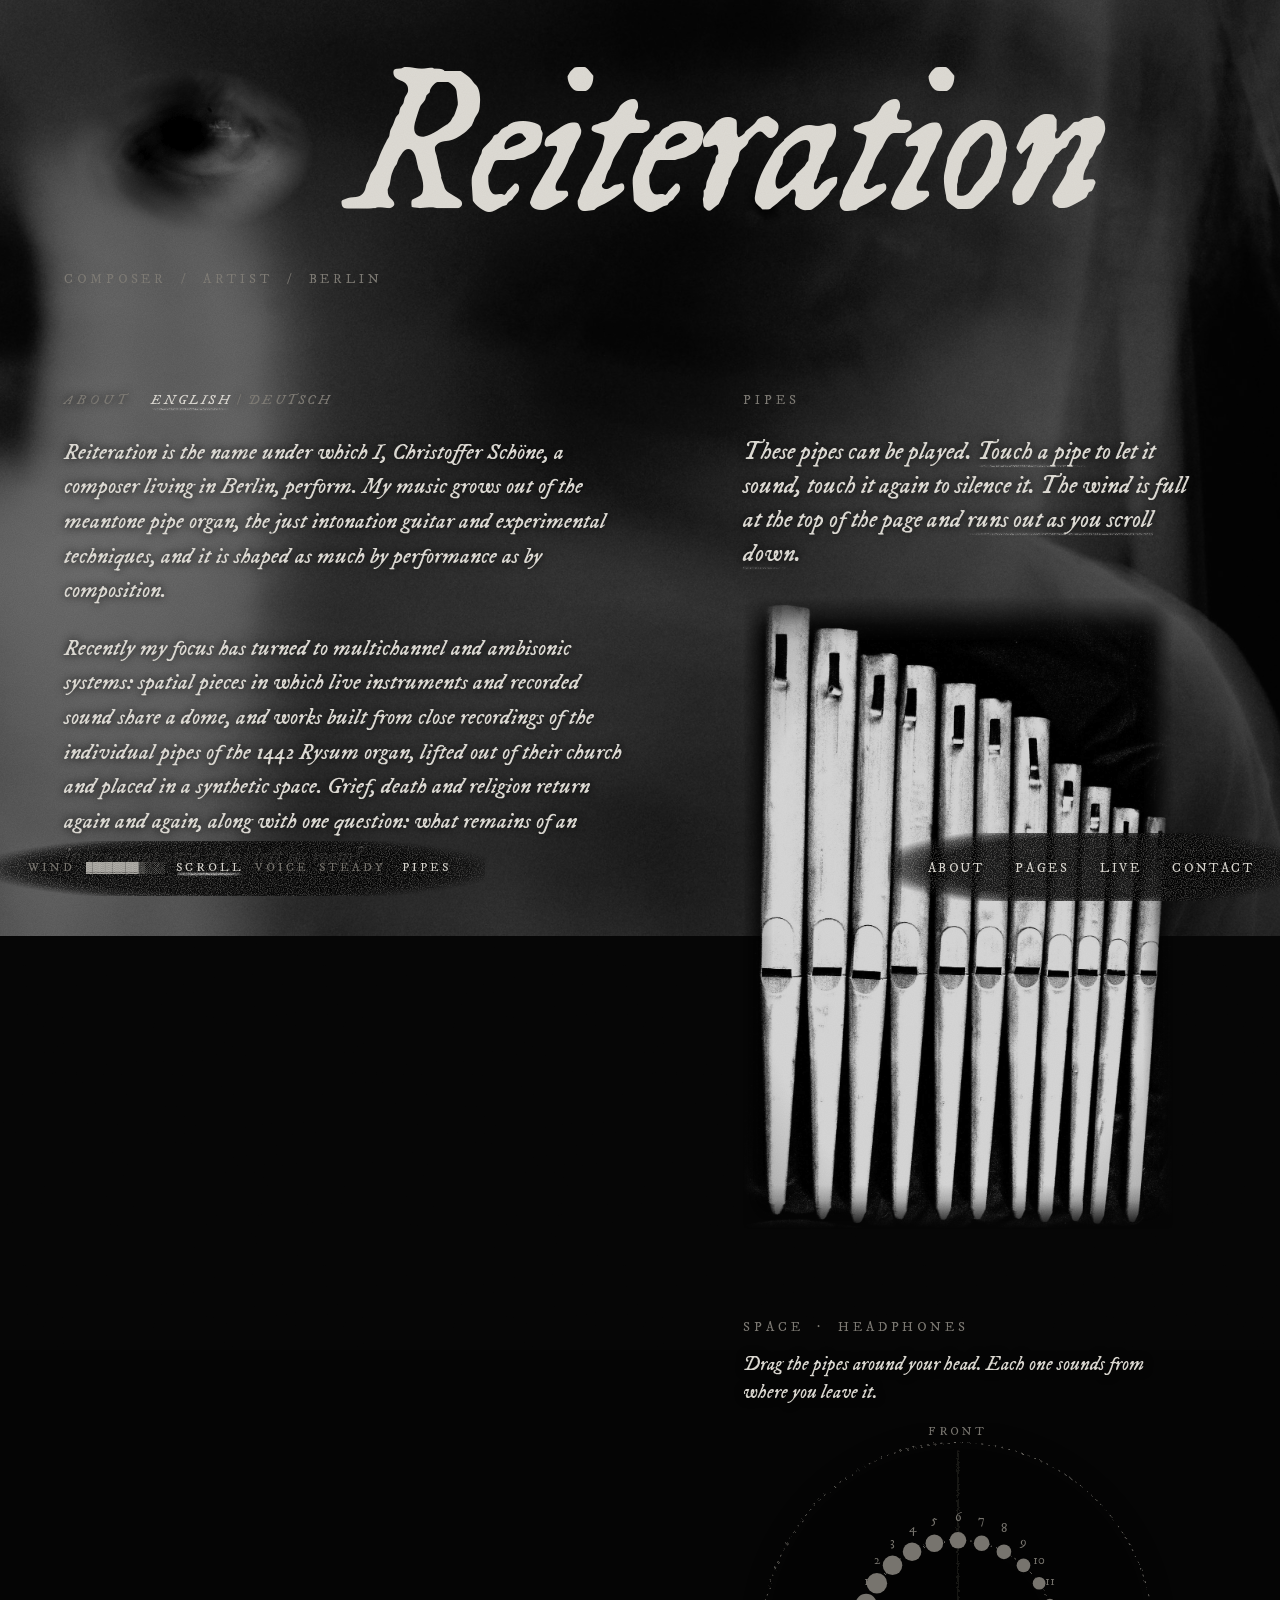
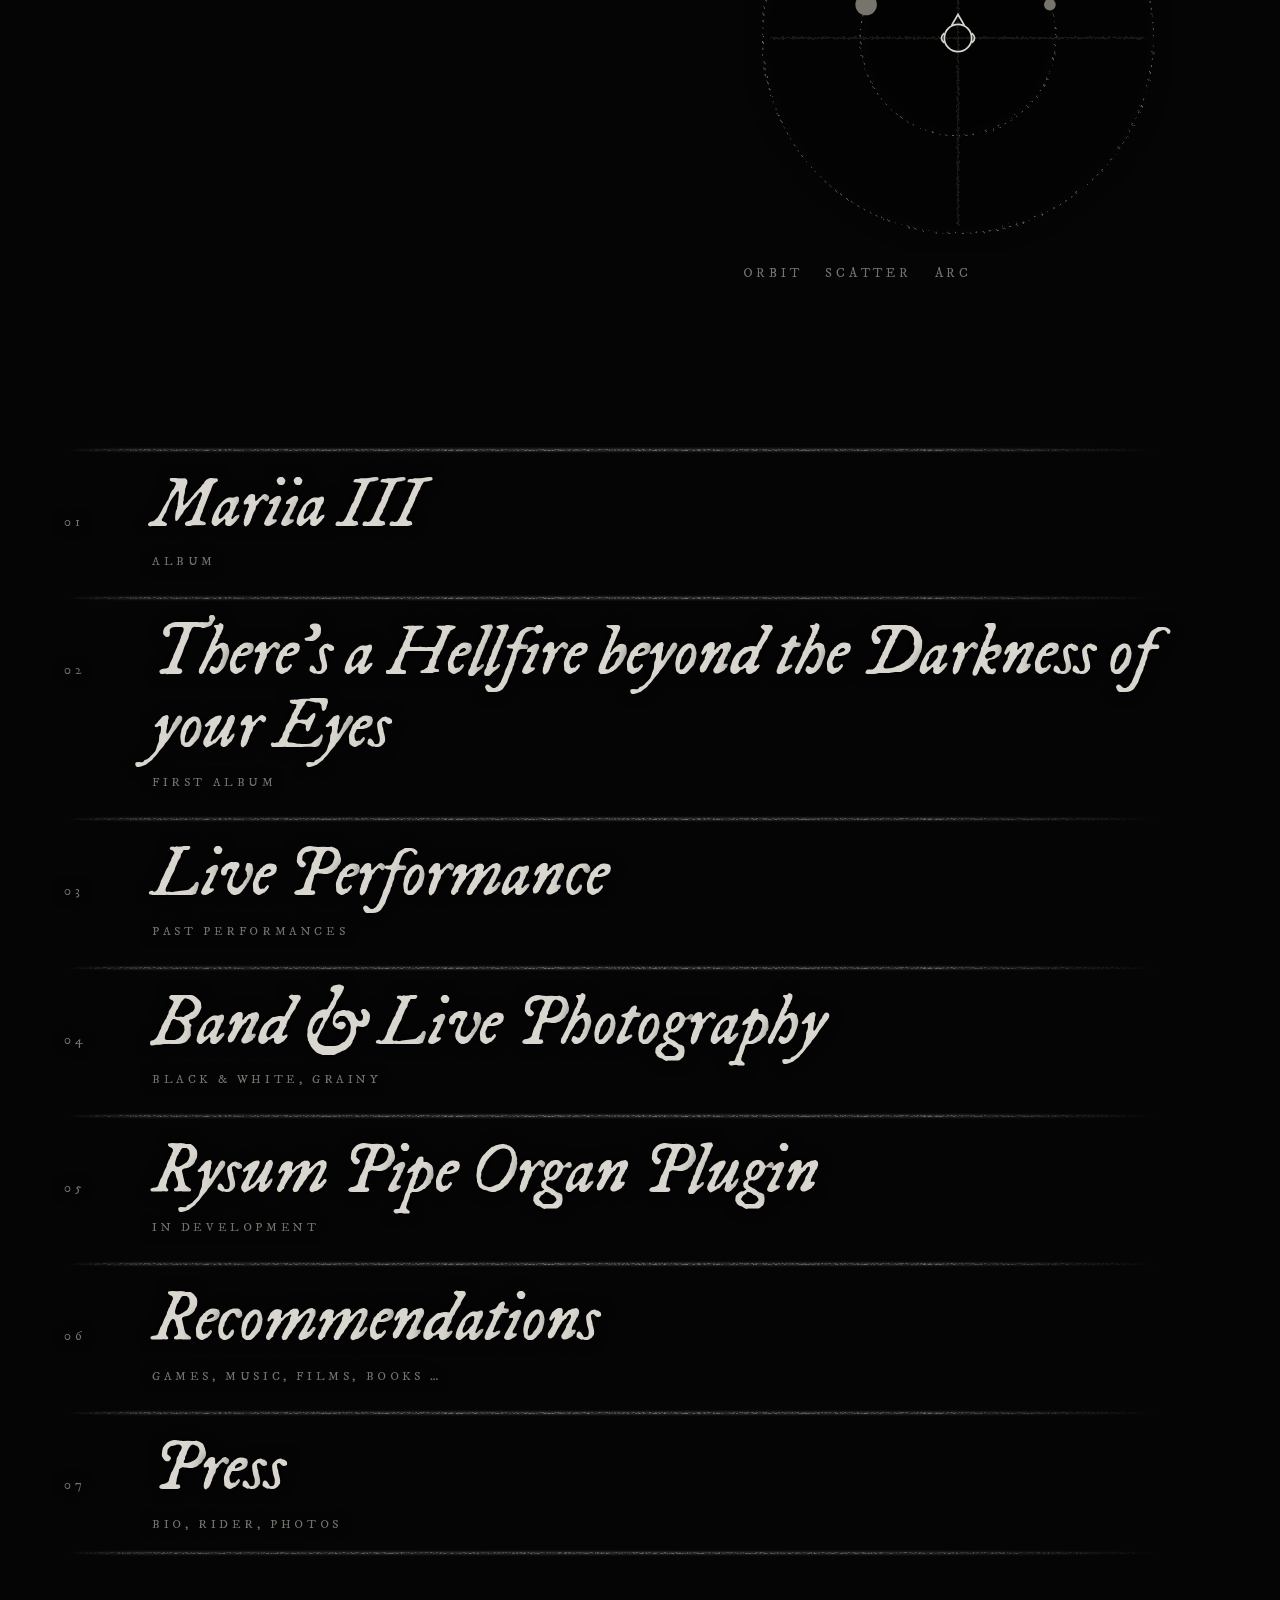
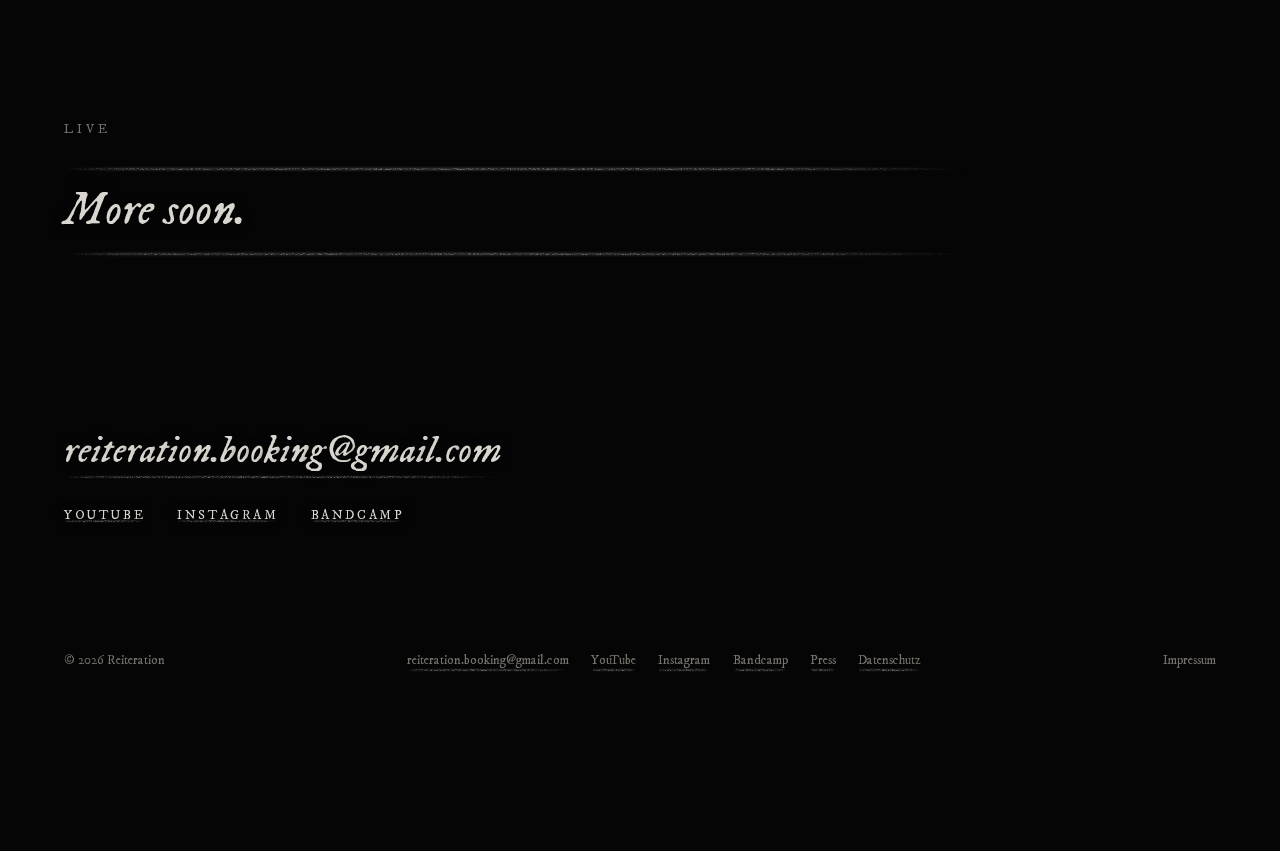
==== commit 2481c703: "Site review fixes: privacy policy, live page merge, home voice, press counts Co-Authored-By: Claude " ====
--- a/index.html
+++ b/index.html
@@ -44,19 +44,19 @@
 <main>
   <header class="hero">
     <div class="brand"><img class="logo" id="eye" src="img/logo.jpg" alt="Reiteration logo"><div id="eyemsg" role="status" hidden>Stop clicking my eye</div><h1 data-r>Reiteration</h1></div>
-    <div class="sub">composer &nbsp;/&nbsp; Artist &nbsp;/&nbsp; berlin</div>
+    <div class="sub">composer &nbsp;/&nbsp; artist &nbsp;/&nbsp; berlin</div>
   </header>
 
   <div class="intro">
   <section class="about" id="about">
     <div class="lab">about <span class="lang"><button type="button" data-l="en" aria-pressed="true">english</button> / <button type="button" data-l="de" aria-pressed="false">deutsch</button></span></div>
     <div lang="en" class="bio">
-    <p>Reiteration is the name under which Christoffer Schöne, a composer living in Berlin, performs. His music grows out of the meantone pipe organ, the just intonation guitar and experimental techniques, and it is shaped as much by performance as by composition.</p>
-    <p>Recently his focus has turned to multichannel and ambisonic systems: spatial pieces in which live instruments and recorded sound share a dome, and works built from close recordings of the individual pipes of the 1442 Rysum organ, lifted out of their church and placed in a synthetic space. Grief, death and religion return again and again, along with one question: what remains of an instrument once it has left its room?</p>
+    <p>Reiteration is the name under which I, Christoffer Schöne, a composer living in Berlin, perform. My music grows out of the meantone pipe organ, the just intonation guitar and experimental techniques, and it is shaped as much by performance as by composition.</p>
+    <p>Recently my focus has turned to multichannel and ambisonic systems: spatial pieces in which live instruments and recorded sound share a dome, and works built from close recordings of the individual pipes of the 1442 Rysum organ, lifted out of their church and placed in a synthetic space. Grief, death and religion return again and again, along with one question: what remains of an instrument once it has left its room?</p>
     </div>
     <div lang="de" class="bio" hidden>
-    <p>Reiteration ist der Name, unter dem Christoffer Schöne, ein in Berlin lebender Komponist, auftritt. Seine Musik wächst aus der mitteltönigen Pfeifenorgel, der rein gestimmten Gitarre und experimentellen Spieltechniken, und sie wird von der Performance ebenso geformt wie von der Komposition.</p>
-    <p>Zuletzt hat sich sein Fokus auf Mehrkanal- und Ambisonics-Systeme verlagert: räumliche Stücke, in denen Live-Instrumente und aufgenommener Klang sich eine Kuppel teilen, und Arbeiten aus Nahaufnahmen der einzelnen Pfeifen der Rysumer Orgel von 1442, herausgelöst aus ihrer Kirche und in einen synthetischen Raum versetzt. Trauer, Tod und Religion kehren immer wieder, und mit ihnen eine Frage: Was bleibt von einem Instrument, wenn es seinen Raum verlassen hat?</p>
+    <p>Reiteration ist der Name, unter dem ich, Christoffer Schöne, ein in Berlin lebender Komponist, auftrete. Meine Musik wächst aus der mitteltönigen Pfeifenorgel, der rein gestimmten Gitarre und experimentellen Spieltechniken, und sie wird von der Performance ebenso geformt wie von der Komposition.</p>
+    <p>Zuletzt hat sich mein Fokus auf Mehrkanal- und Ambisonics-Systeme verlagert: räumliche Stücke, in denen Live-Instrumente und aufgenommener Klang sich eine Kuppel teilen, und Arbeiten aus Nahaufnahmen der einzelnen Pfeifen der Rysumer Orgel von 1442, herausgelöst aus ihrer Kirche und in einen synthetischen Raum versetzt. Trauer, Tod und Religion kehren immer wieder, und mit ihnen eine Frage: Was bleibt von einem Instrument, wenn es seinen Raum verlassen hat?</p>
     </div>
   </section>
 <script>
@@ -120,7 +120,7 @@
   <section class="live" id="live">
     <div class="lab">live</div>
     <ul>
-      <li><time datetime="2026-11-09">09 Nov 2026</time><span>Madame Claude, Berlin</span></li>
+      <li><span>More soon.</span></li>
     </ul>
   </section>
 
@@ -131,7 +131,7 @@
   </section>
   <footer>
     <span>© 2026 Reiteration</span>
-    <span class="fl"><a class="m" data-u="reiteration.booking" data-d="gmail.com"></a><a href="https://www.youtube.com/@Reiteration-t7m" target="_blank" rel="noopener">YouTube</a><a href="https://www.instagram.com/reiteration_n/" target="_blank" rel="noopener">Instagram</a><a href="https://reiteration.bandcamp.com/" target="_blank" rel="noopener">Bandcamp</a><a href="press/">Press</a></span>
+    <span class="fl"><a class="m" data-u="reiteration.booking" data-d="gmail.com"></a><a href="https://www.youtube.com/@Reiteration-t7m" target="_blank" rel="noopener">YouTube</a><a href="https://www.instagram.com/reiteration_n/" target="_blank" rel="noopener">Instagram</a><a href="https://reiteration.bandcamp.com/" target="_blank" rel="noopener">Bandcamp</a><a href="press/">Press</a><a href="datenschutz/">Datenschutz</a></span>
     <details class="imp"><summary>Impressum</summary><div>Angaben gemäß § 5 DDG<br>Christoffer Schöne<br>Storkower Straße 221<br>10367 Berlin<br>E-Mail: <a class="m" data-u="reiteration.booking" data-d="gmail.com"></a><noscript>reiteration.booking (at) gmail.com</noscript></div></details>
   </footer>
 </main>
